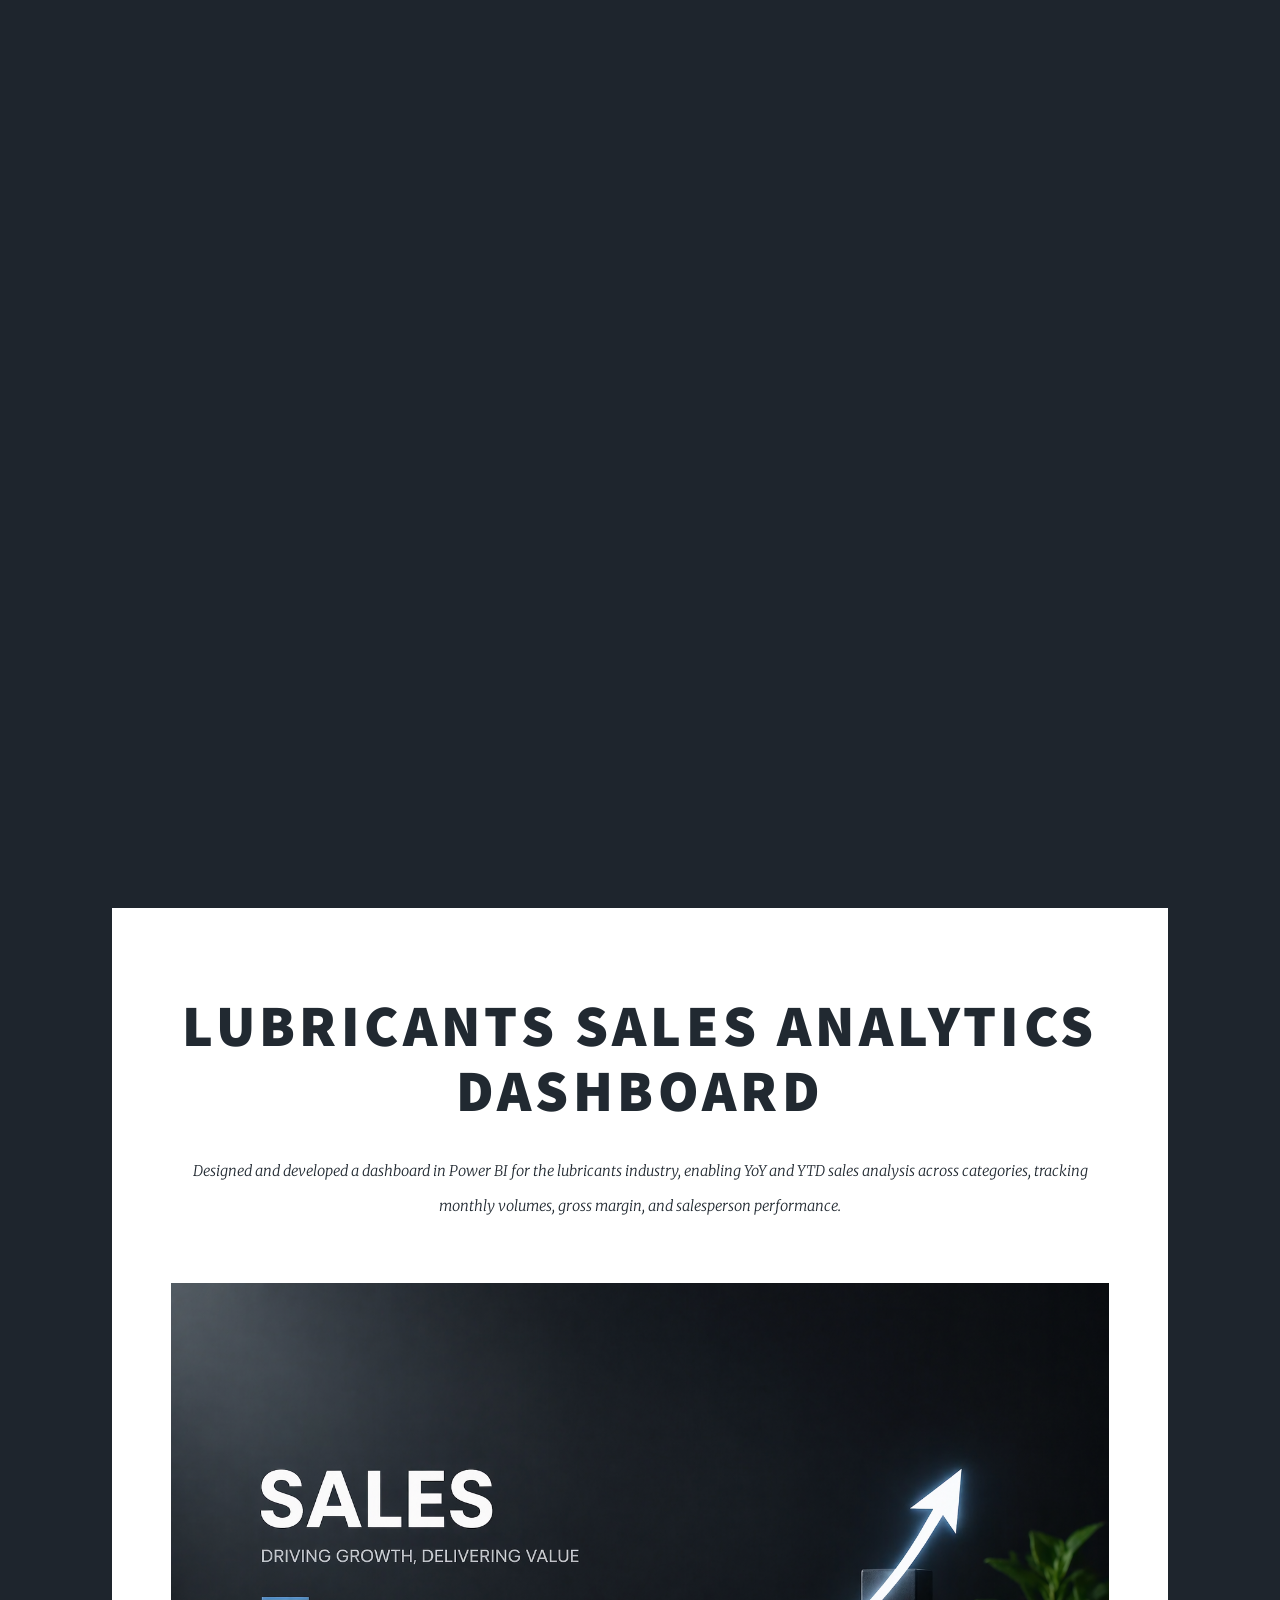
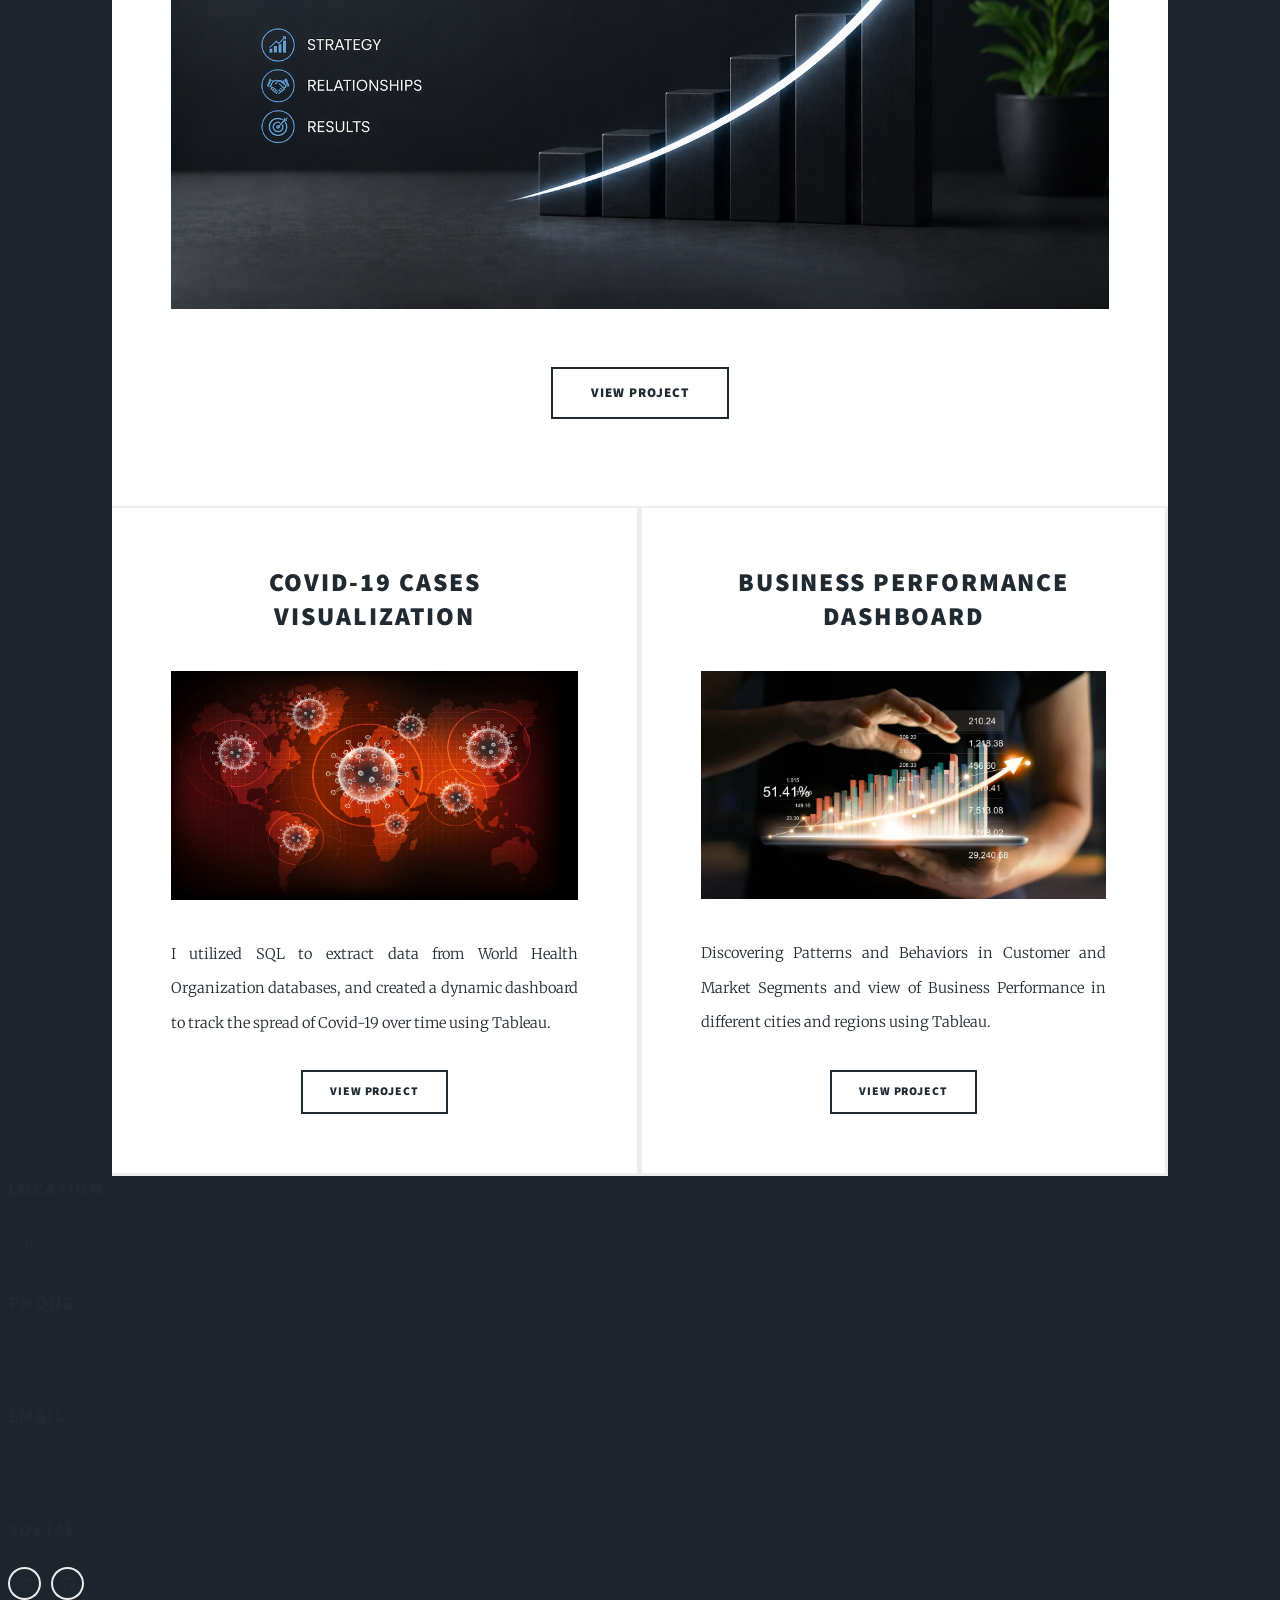
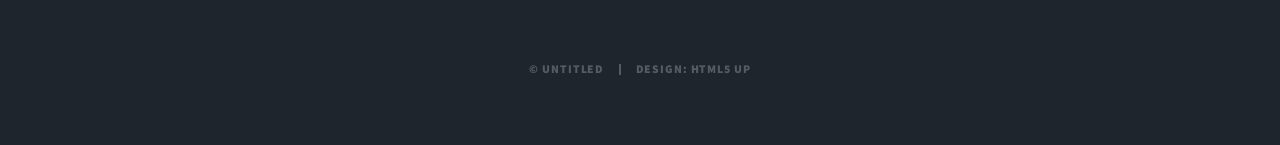
==== index.html @ a36ab04d "fix image path for github pages" ====
<!DOCTYPE HTML>
<!--
	Massively by HTML5 UP
	html5up.net | @ajlkn
	Free for personal and commercial use under the CCA 3.0 license (html5up.net/license)
-->
<html>
	<head>
		<title>Dimitris Athanasaros Portfolio</title>
		<meta charset="utf-8" />
		<meta name="viewport" content="width=device-width, initial-scale=1, user-scalable=no" />
		<link rel="stylesheet" href="assets/css/main.css" />
		<noscript><link rel="stylesheet" href="assets/css/noscript.css" /></noscript>
	</head>

	<body class="is-preload">

		<div id="wrapper" class="fade-in">

			<!-- Intro -->
			<div id="intro">
				<h1>Dimitris Athanasaros Portfolio<br /></h1>
				<p>
					Exploring data-driven insights and delivering meaningful analysis through hands-on data projects in areas such as Business, Healthcare, and Finance.
					<a href="https://www.linkedin.com/in/dimitris-athanasaros">@Dimitris_Athanasaros</a>
				</p>

				<ul class="actions">
					<li><a href="#header" class="button icon solid solo fa-arrow-down scrolly">Continue</a></li>
				</ul>
			</div>

			<!-- Header -->
			<header id="header">
				<a href="index.html" class="logo">Projects</a>
			</header>

			<!-- Nav -->
			<nav id="nav">
				<ul class="links">
					<li class="active"><a href="index.html">Projects</a></li>
				</ul>

				<ul class="icons">
					<li><a href="https://www.linkedin.com/in/dimitris-athanasaros/" class="icon brands alt fa-linkedin"><span class="label">linkedin</span></a></li>
					<li><a href="https://github.com/DimitrisAtha" class="icon brands alt fa-github"><span class="label">GitHub</span></a></li>
				</ul>
			</nav>

			<!-- Main -->
			<div id="main">

				<!-- Featured Post -->
				<article class="post featured">
					<header class="major">
						<h2>
							<a href="https://public.tableau.com/app/profile/dimitris.athanasaros/viz/Final_dashboard_workearly/Dashboard1">
								Lubricants Sales Analytics Dashboard
							</a>
						</h2>

						<p>
							Designed and developed a dashboard in Power BI for the lubricants industry, enabling YoY and YTD sales analysis across categories, tracking monthly volumes, gross margin, and salesperson performance.
						</p>
					</header>

					<!-- FIXED IMAGE BLOCK -->
					<span class="image main">
						<img src="https://dimitrisatha.github.io/DataDim.github.io/images/sales_gpt_image.png" alt="" />
					</span>

					<ul class="actions special">
						<li>
							<a href="https://public.tableau.com/app/profile/dimitris.athanasaros/viz/Final_dashboard_workearly/Dashboard1" class="button large">
								View Project
							</a>
						</li>
					</ul>
				</article>

				<!-- Posts -->
				<section class="posts">

					<article>
						<header>
							<h2>
								<a href="https://public.tableau.com/app/profile/dimitris.athanasaros/viz/WorkEarlyHealthCareTasks/DashTaskHealth">
									Covid-19 Cases Visualization
								</a>
							</h2>
						</header>

						<a href="#" class="image fit">
							<img src="images/Portfolio_covid_picture.jpg" alt="" />
						</a>

						<p>
							I utilized SQL to extract data from World Health Organization databases, and created a dynamic dashboard to track the spread of Covid-19 over time using Tableau.
						</p>

						<ul class="actions special">
							<li><a href="https://public.tableau.com/app/profile/dimitris.athanasaros/viz/WorkEarlyHealthCareTasks/DashTaskHealth" class="button">View Project</a></li>
						</ul>
					</article>

					<article>
						<header>
							<h2>
								<a href="https://public.tableau.com/app/profile/dimitris.athanasaros/viz/WorkEarlyFinalAssignmentAD/DashFinal">
									Business Performance Dashboard
								</a>
							</h2>
						</header>

						<a href="#" class="image fit">
							<img src="images/Portfolio_performance_picture.jpg" alt="" />
						</a>

						<p>
							Discovering Patterns and Behaviors in Customer and Market Segments and view of Business Performance in different cities and regions using Tableau.
						</p>

						<ul class="actions special">
							<li><a href="https://public.tableau.com/app/profile/dimitris.athanasaros/viz/WorkEarlyFinalAssignmentAD/DashFinal" class="button">View Project</a></li>
						</ul>
					</article>

				</section>

			</div>

			<!-- Footer -->
			<section class="split contact">
				<section class="alt">
					<h3>Location</h3>
					<p>Athens, Greece</p>
				</section>

				<section>
					<h3>Phone</h3>
					<p><a href="#">(+30)6989903192</a></p>
				</section>

				<section>
					<h3>Email</h3>
					<p><a href="#">athanasarosd@gmail.com</a></p>
				</section>

				<section>
					<h3>Social</h3>
					<ul class="icons alt">
						<li><a href="https://www.linkedin.com/in/dimitris-athanasaros/" class="icon brands alt fa-linkedin"></a></li>
						<li><a href="https://github.com/DimitrisAtha" class="icon brands alt fa-github"></a></li>
					</ul>
				</section>
			</section>

			<!-- Copyright -->
			<div id="copyright">
				<ul><li>&copy; Untitled</li><li>Design: HTML5 UP</li></ul>
			</div>

		</div>

		<!-- Scripts -->
		<script src="assets/js/jquery.min.js"></script>
		<script src="assets/js/jquery.scrollex.min.js"></script>
		<script src="assets/js/jquery.scrolly.min.js"></script>
		<script src="assets/js/browser.min.js"></script>
		<script src="assets/js/breakpoints.min.js"></script>
		<script src="assets/js/util.js"></script>
		<script src="assets/js/main.js"></script>

	</body>
</html>
---- assets/css/main.css ----
@import url(fontawesome-all.min.css);
@import url("https://fonts.googleapis.com/css?family=Merriweather:300,700,300italic,700italic|Source+Sans+Pro:900");

<<<<<<< HEAD
/*
	Massively by HTML5 UP
	html5up.net | @ajlkn
	Free for personal and commercial use under the CCA 3.0 license (html5up.net/license)
=======
/*
	Massively by HTML5 UP
	html5up.net | @ajlkn
	Free for personal and commercial use under the CCA 3.0 license (html5up.net/license)
>>>>>>> 496cacd1382c921a296a93abfac88ce174ae2204
*/

html, body, div, span, applet, object,
iframe, h1, h2, h3, h4, h5, h6, p, blockquote,
pre, a, abbr, acronym, address, big, cite,
code, del, dfn, em, img, ins, kbd, q, s, samp,
small, strike, strong, sub, sup, tt, var, b,
u, i, center, dl, dt, dd, ol, ul, li, fieldset,
form, label, legend, table, caption, tbody,
tfoot, thead, tr, th, td, article, aside,
canvas, details, embed, figure, figcaption,
footer, header, hgroup, menu, nav, output, ruby,
section, summary, time, mark, audio, video {
	margin: 0;
	padding: 0;
	border: 0;
	font-size: 100%;
	font: inherit;
	vertical-align: baseline;}

article, aside, details, figcaption, figure,
footer, header, hgroup, menu, nav, section {
	display: block;}

body {
	line-height: 1;
}

ol, ul {
	list-style: none;
}

blockquote, q {
	quotes: none;
}

	blockquote:before, blockquote:after, q:before, q:after {
		content: '';
		content: none;
	}

table {
	border-collapse: collapse;
	border-spacing: 0;
}

body {
	-webkit-text-size-adjust: none;
}

mark {
	background-color: transparent;
	color: inherit;
}

input::-moz-focus-inner {
	border: 0;
	padding: 0;
}

input, select, textarea {
	-moz-appearance: none;
	-webkit-appearance: none;
	-ms-appearance: none;
	appearance: none;
}

/* Basic */

	@-ms-viewport {
		width: device-width;
	}

	body {
		-ms-overflow-style: scrollbar;
	}

	@media screen and (max-width: 480px) {

		html, body {
			min-width: 320px;
		}

	}

	html {
		box-sizing: border-box;
	}

	*, *:before, *:after {
		box-sizing: inherit;
	}

	body {
		background-color: #1e252d;
	}

		body.is-preload *, body.is-preload *:before, body.is-preload *:after {
			-moz-animation: none !important;
			-webkit-animation: none !important;
			-ms-animation: none !important;
			animation: none !important;
			-moz-transition: none !important;
			-webkit-transition: none !important;
			-ms-transition: none !important;
			transition: none !important;
		}

/* Type */

	html {
		font-size: 16pt;
	}

		@media screen and (max-width: 1680px) {

			html {
				font-size: 12pt;
			}

		}

		@media screen and (max-width: 1280px) {

			html {
				font-size: 11pt;
			}

		}

		@media screen and (max-width: 360px) {

			html {
				font-size: 10pt;
			}

		}

	body {
		color: #212931;
	}

	body, input, select, textarea {
		font-family: "Merriweather", Georgia, serif;
		font-weight: 300;
		font-size: 1rem;
		line-height: 2.375;
	}

	a {
		-moz-transition: color 0.2s ease-in-out, background-color 0.2s ease-in-out, border-color 0.2s ease-in-out, box-shadow 0.2s ease-in-out;
		-webkit-transition: color 0.2s ease-in-out, background-color 0.2s ease-in-out, border-color 0.2s ease-in-out, box-shadow 0.2s ease-in-out;
		-ms-transition: color 0.2s ease-in-out, background-color 0.2s ease-in-out, border-color 0.2s ease-in-out, box-shadow 0.2s ease-in-out;
		transition: color 0.2s ease-in-out, background-color 0.2s ease-in-out, border-color 0.2s ease-in-out, box-shadow 0.2s ease-in-out;
		border-bottom: dotted 1px;
		text-decoration: none;
	}

		a:hover {
			border-bottom-color: transparent;
		}

	strong, b {
		font-weight: 600;
	}

	em, i {
		font-style: italic;
	}

	p {
		text-align: justify;
		margin: 0 0 2rem 0;
	}

	h1, h2, h3, h4, h5, h6 {
		font-family: "Source Sans Pro", Helvetica, sans-serif;
		font-weight: 900;
		line-height: 1.5;
		letter-spacing: 0.075em;
		text-transform: uppercase;
		margin: 0 0 1rem 0;
	}

		h1 a, h2 a, h3 a, h4 a, h5 a, h6 a {
			border-bottom: 0;
			color: inherit;
			text-decoration: none;
		}

	h1 {
		font-size: 4rem;
		line-height: 1.1;
		margin: 0 0 2rem 0;
	}

	h2 {
		font-size: 1.75rem;
		line-height: 1.3;
		margin: 0 0 1.5rem 0;
	}

	h3 {
		font-size: 1.25rem;
		margin: 0 0 1.5rem 0;
	}

	h4 {
		font-size: 1rem;
	}

	h5 {
		font-size: 0.9rem;
	}

	h6 {
		font-size: 0.8rem;
	}

	sub {
		font-size: 0.8rem;
		position: relative;
		top: 0.5rem;
	}

	sup {
		font-size: 0.8rem;
		position: relative;
		top: -0.5rem;
	}

	blockquote {
		border-left: solid 4px;
		font-style: italic;
		margin: 0 0 2rem 0;
		padding: 0.5rem 0 0.5rem 2rem;
	}

	code {
		border: solid 2px;
		font-family: "Courier New", monospace;
		font-size: 0.9rem;
		margin: 0 0.25rem;
		padding: 0.25rem 0.65rem;
	}

	pre {
		-webkit-overflow-scrolling: touch;
		font-family: "Courier New", monospace;
		font-size: 0.9rem;
		margin: 0 0 2rem 0;
	}

		pre code {
			display: block;
			line-height: 1.75;
			padding: 1rem 1.5rem;
			overflow-x: auto;
		}

	hr {
		border: 0;
		border-bottom: solid 2px;
		margin: 3rem 0;
	}

		hr.major {
			margin: 5rem 0;
		}

	.align-left {
		text-align: left;
	}

	.align-center {
		text-align: center;
	}

	.align-right {
		text-align: right;
	}

	input, select, textarea {
		color: #212931;
	}

	a {
		color: #212931;
		border-bottom-color: rgba(33, 41, 49, 0.5);
	}

		a:hover {
			border-bottom-color: transparent;
			color: #18bfef !important;
		}

	strong, b {
		color: #212931;
	}

	h1, h2, h3, h4, h5, h6 {
		color: #212931;
	}

	blockquote {
		border-left-color: #eeeeee;
	}

	code {
		background: rgba(220, 220, 220, 0.25);
		border-color: #eeeeee;
	}

	hr {
		border-bottom-color: #eeeeee;
	}

/* Row */

	.row {
		display: flex;
		flex-wrap: wrap;
		box-sizing: border-box;
		align-items: stretch;
	}

		.row > * {
			box-sizing: border-box;
		}

		.row.gtr-uniform > * > :last-child {
			margin-bottom: 0;
		}

		.row.aln-left {
			justify-content: flex-start;
		}

		.row.aln-center {
			justify-content: center;
		}

		.row.aln-right {
			justify-content: flex-end;
		}

		.row.aln-top {
			align-items: flex-start;
		}

		.row.aln-middle {
			align-items: center;
		}

		.row.aln-bottom {
			align-items: flex-end;
		}

		.row > .imp {
			order: -1;
		}

		.row > .col-1 {
			width: 8.33333%;
		}

		.row > .off-1 {
			margin-left: 8.33333%;
		}

		.row > .col-2 {
			width: 16.66667%;
		}

		.row > .off-2 {
			margin-left: 16.66667%;
		}

		.row > .col-3 {
			width: 25%;
		}

		.row > .off-3 {
			margin-left: 25%;
		}

		.row > .col-4 {
			width: 33.33333%;
		}

		.row > .off-4 {
			margin-left: 33.33333%;
		}

		.row > .col-5 {
			width: 41.66667%;
		}

		.row > .off-5 {
			margin-left: 41.66667%;
		}

		.row > .col-6 {
			width: 50%;
		}

		.row > .off-6 {
			margin-left: 50%;
		}

		.row > .col-7 {
			width: 58.33333%;
		}

		.row > .off-7 {
			margin-left: 58.33333%;
		}

		.row > .col-8 {
			width: 66.66667%;
		}

		.row > .off-8 {
			margin-left: 66.66667%;
		}

		.row > .col-9 {
			width: 75%;
		}

		.row > .off-9 {
			margin-left: 75%;
		}

		.row > .col-10 {
			width: 83.33333%;
		}

		.row > .off-10 {
			margin-left: 83.33333%;
		}

		.row > .col-11 {
			width: 91.66667%;
		}

		.row > .off-11 {
			margin-left: 91.66667%;
		}

		.row > .col-12 {
			width: 100%;
		}

		.row > .off-12 {
			margin-left: 100%;
		}

		.row.gtr-0 {
			margin-top: 0;
			margin-left: 0rem;
		}

			.row.gtr-0 > * {
				padding: 0 0 0 0rem;
			}

			.row.gtr-0.gtr-uniform {
				margin-top: 0rem;
			}

				.row.gtr-0.gtr-uniform > * {
					padding-top: 0rem;
				}

		.row.gtr-25 {
			margin-top: 0;
			margin-left: -0.375rem;
		}

			.row.gtr-25 > * {
				padding: 0 0 0 0.375rem;
			}

			.row.gtr-25.gtr-uniform {
				margin-top: -0.375rem;
			}

				.row.gtr-25.gtr-uniform > * {
					padding-top: 0.375rem;
				}

		.row.gtr-50 {
			margin-top: 0;
			margin-left: -0.75rem;
		}

			.row.gtr-50 > * {
				padding: 0 0 0 0.75rem;
			}

			.row.gtr-50.gtr-uniform {
				margin-top: -0.75rem;
			}

				.row.gtr-50.gtr-uniform > * {
					padding-top: 0.75rem;
				}

		.row {
			margin-top: 0;
			margin-left: -1.5rem;
		}

			.row > * {
				padding: 0 0 0 1.5rem;
			}

			.row.gtr-uniform {
				margin-top: -1.5rem;
			}

				.row.gtr-uniform > * {
					padding-top: 1.5rem;
				}

		.row.gtr-150 {
			margin-top: 0;
			margin-left: -2.25rem;
		}

			.row.gtr-150 > * {
				padding: 0 0 0 2.25rem;
			}

			.row.gtr-150.gtr-uniform {
				margin-top: -2.25rem;
			}

				.row.gtr-150.gtr-uniform > * {
					padding-top: 2.25rem;
				}

		.row.gtr-200 {
			margin-top: 0;
			margin-left: -3rem;
		}

			.row.gtr-200 > * {
				padding: 0 0 0 3rem;
			}

			.row.gtr-200.gtr-uniform {
				margin-top: -3rem;
			}

				.row.gtr-200.gtr-uniform > * {
					padding-top: 3rem;
				}

		@media screen and (max-width: 1680px) {

			.row {
				display: flex;
				flex-wrap: wrap;
				box-sizing: border-box;
				align-items: stretch;
			}

				.row > * {
					box-sizing: border-box;
				}

				.row.gtr-uniform > * > :last-child {
					margin-bottom: 0;
				}

				.row.aln-left {
					justify-content: flex-start;
				}

				.row.aln-center {
					justify-content: center;
				}

				.row.aln-right {
					justify-content: flex-end;
				}

				.row.aln-top {
					align-items: flex-start;
				}

				.row.aln-middle {
					align-items: center;
				}

				.row.aln-bottom {
					align-items: flex-end;
				}

				.row > .imp-xlarge {
					order: -1;
				}

				.row > .col-1-xlarge {
					width: 8.33333%;
				}

				.row > .off-1-xlarge {
					margin-left: 8.33333%;
				}

				.row > .col-2-xlarge {
					width: 16.66667%;
				}

				.row > .off-2-xlarge {
					margin-left: 16.66667%;
				}

				.row > .col-3-xlarge {
					width: 25%;
				}

				.row > .off-3-xlarge {
					margin-left: 25%;
				}

				.row > .col-4-xlarge {
					width: 33.33333%;
				}

				.row > .off-4-xlarge {
					margin-left: 33.33333%;
				}

				.row > .col-5-xlarge {
					width: 41.66667%;
				}

				.row > .off-5-xlarge {
					margin-left: 41.66667%;
				}

				.row > .col-6-xlarge {
					width: 50%;
				}

				.row > .off-6-xlarge {
					margin-left: 50%;
				}

				.row > .col-7-xlarge {
					width: 58.33333%;
				}

				.row > .off-7-xlarge {
					margin-left: 58.33333%;
				}

				.row > .col-8-xlarge {
					width: 66.66667%;
				}

				.row > .off-8-xlarge {
					margin-left: 66.66667%;
				}

				.row > .col-9-xlarge {
					width: 75%;
				}

				.row > .off-9-xlarge {
					margin-left: 75%;
				}

				.row > .col-10-xlarge {
					width: 83.33333%;
				}

				.row > .off-10-xlarge {
					margin-left: 83.33333%;
				}

				.row > .col-11-xlarge {
					width: 91.66667%;
				}

				.row > .off-11-xlarge {
					margin-left: 91.66667%;
				}

				.row > .col-12-xlarge {
					width: 100%;
				}

				.row > .off-12-xlarge {
					margin-left: 100%;
				}

				.row.gtr-0 {
					margin-top: 0;
					margin-left: 0rem;
				}

					.row.gtr-0 > * {
						padding: 0 0 0 0rem;
					}

					.row.gtr-0.gtr-uniform {
						margin-top: 0rem;
					}

						.row.gtr-0.gtr-uniform > * {
							padding-top: 0rem;
						}

				.row.gtr-25 {
					margin-top: 0;
					margin-left: -0.375rem;
				}

					.row.gtr-25 > * {
						padding: 0 0 0 0.375rem;
					}

					.row.gtr-25.gtr-uniform {
						margin-top: -0.375rem;
					}

						.row.gtr-25.gtr-uniform > * {
							padding-top: 0.375rem;
						}

				.row.gtr-50 {
					margin-top: 0;
					margin-left: -0.75rem;
				}

					.row.gtr-50 > * {
						padding: 0 0 0 0.75rem;
					}

					.row.gtr-50.gtr-uniform {
						margin-top: -0.75rem;
					}

						.row.gtr-50.gtr-uniform > * {
							padding-top: 0.75rem;
						}

				.row {
					margin-top: 0;
					margin-left: -1.5rem;
				}

					.row > * {
						padding: 0 0 0 1.5rem;
					}

					.row.gtr-uniform {
						margin-top: -1.5rem;
					}

						.row.gtr-uniform > * {
							padding-top: 1.5rem;
						}

				.row.gtr-150 {
					margin-top: 0;
					margin-left: -2.25rem;
				}

					.row.gtr-150 > * {
						padding: 0 0 0 2.25rem;
					}

					.row.gtr-150.gtr-uniform {
						margin-top: -2.25rem;
					}

						.row.gtr-150.gtr-uniform > * {
							padding-top: 2.25rem;
						}

				.row.gtr-200 {
					margin-top: 0;
					margin-left: -3rem;
				}

					.row.gtr-200 > * {
						padding: 0 0 0 3rem;
					}

					.row.gtr-200.gtr-uniform {
						margin-top: -3rem;
					}

						.row.gtr-200.gtr-uniform > * {
							padding-top: 3rem;
						}

		}

		@media screen and (max-width: 1280px) {

			.row {
				display: flex;
				flex-wrap: wrap;
				box-sizing: border-box;
				align-items: stretch;
			}

				.row > * {
					box-sizing: border-box;
				}

				.row.gtr-uniform > * > :last-child {
					margin-bottom: 0;
				}

				.row.aln-left {
					justify-content: flex-start;
				}

				.row.aln-center {
					justify-content: center;
				}

				.row.aln-right {
					justify-content: flex-end;
				}

				.row.aln-top {
					align-items: flex-start;
				}

				.row.aln-middle {
					align-items: center;
				}

				.row.aln-bottom {
					align-items: flex-end;
				}

				.row > .imp-large {
					order: -1;
				}

				.row > .col-1-large {
					width: 8.33333%;
				}

				.row > .off-1-large {
					margin-left: 8.33333%;
				}

				.row > .col-2-large {
					width: 16.66667%;
				}

				.row > .off-2-large {
					margin-left: 16.66667%;
				}

				.row > .col-3-large {
					width: 25%;
				}

				.row > .off-3-large {
					margin-left: 25%;
				}

				.row > .col-4-large {
					width: 33.33333%;
				}

				.row > .off-4-large {
					margin-left: 33.33333%;
				}

				.row > .col-5-large {
					width: 41.66667%;
				}

				.row > .off-5-large {
					margin-left: 41.66667%;
				}

				.row > .col-6-large {
					width: 50%;
				}

				.row > .off-6-large {
					margin-left: 50%;
				}

				.row > .col-7-large {
					width: 58.33333%;
				}

				.row > .off-7-large {
					margin-left: 58.33333%;
				}

				.row > .col-8-large {
					width: 66.66667%;
				}

				.row > .off-8-large {
					margin-left: 66.66667%;
				}

				.row > .col-9-large {
					width: 75%;
				}

				.row > .off-9-large {
					margin-left: 75%;
				}

				.row > .col-10-large {
					width: 83.33333%;
				}

				.row > .off-10-large {
					margin-left: 83.33333%;
				}

				.row > .col-11-large {
					width: 91.66667%;
				}

				.row > .off-11-large {
					margin-left: 91.66667%;
				}

				.row > .col-12-large {
					width: 100%;
				}

				.row > .off-12-large {
					margin-left: 100%;
				}

				.row.gtr-0 {
					margin-top: 0;
					margin-left: 0rem;
				}

					.row.gtr-0 > * {
						padding: 0 0 0 0rem;
					}

					.row.gtr-0.gtr-uniform {
						margin-top: 0rem;
					}

						.row.gtr-0.gtr-uniform > * {
							padding-top: 0rem;
						}

				.row.gtr-25 {
					margin-top: 0;
					margin-left: -0.375rem;
				}

					.row.gtr-25 > * {
						padding: 0 0 0 0.375rem;
					}

					.row.gtr-25.gtr-uniform {
						margin-top: -0.375rem;
					}

						.row.gtr-25.gtr-uniform > * {
							padding-top: 0.375rem;
						}

				.row.gtr-50 {
					margin-top: 0;
					margin-left: -0.75rem;
				}

					.row.gtr-50 > * {
						padding: 0 0 0 0.75rem;
					}

					.row.gtr-50.gtr-uniform {
						margin-top: -0.75rem;
					}

						.row.gtr-50.gtr-uniform > * {
							padding-top: 0.75rem;
						}

				.row {
					margin-top: 0;
					margin-left: -1.5rem;
				}

					.row > * {
						padding: 0 0 0 1.5rem;
					}

					.row.gtr-uniform {
						margin-top: -1.5rem;
					}

						.row.gtr-uniform > * {
							padding-top: 1.5rem;
						}

				.row.gtr-150 {
					margin-top: 0;
					margin-left: -2.25rem;
				}

					.row.gtr-150 > * {
						padding: 0 0 0 2.25rem;
					}

					.row.gtr-150.gtr-uniform {
						margin-top: -2.25rem;
					}

						.row.gtr-150.gtr-uniform > * {
							padding-top: 2.25rem;
						}

				.row.gtr-200 {
					margin-top: 0;
					margin-left: -3rem;
				}

					.row.gtr-200 > * {
						padding: 0 0 0 3rem;
					}

					.row.gtr-200.gtr-uniform {
						margin-top: -3rem;
					}

						.row.gtr-200.gtr-uniform > * {
							padding-top: 3rem;
						}

		}

		@media screen and (max-width: 980px) {

			.row {
				display: flex;
				flex-wrap: wrap;
				box-sizing: border-box;
				align-items: stretch;
			}

				.row > * {
					box-sizing: border-box;
				}

				.row.gtr-uniform > * > :last-child {
					margin-bottom: 0;
				}

				.row.aln-left {
					justify-content: flex-start;
				}

				.row.aln-center {
					justify-content: center;
				}

				.row.aln-right {
					justify-content: flex-end;
				}

				.row.aln-top {
					align-items: flex-start;
				}

				.row.aln-middle {
					align-items: center;
				}

				.row.aln-bottom {
					align-items: flex-end;
				}

				.row > .imp-medium {
					order: -1;
				}

				.row > .col-1-medium {
					width: 8.33333%;
				}

				.row > .off-1-medium {
					margin-left: 8.33333%;
				}

				.row > .col-2-medium {
					width: 16.66667%;
				}

				.row > .off-2-medium {
					margin-left: 16.66667%;
				}

				.row > .col-3-medium {
					width: 25%;
				}

				.row > .off-3-medium {
					margin-left: 25%;
				}

				.row > .col-4-medium {
					width: 33.33333%;
				}

				.row > .off-4-medium {
					margin-left: 33.33333%;
				}

				.row > .col-5-medium {
					width: 41.66667%;
				}

				.row > .off-5-medium {
					margin-left: 41.66667%;
				}

				.row > .col-6-medium {
					width: 50%;
				}

				.row > .off-6-medium {
					margin-left: 50%;
				}

				.row > .col-7-medium {
					width: 58.33333%;
				}

				.row > .off-7-medium {
					margin-left: 58.33333%;
				}

				.row > .col-8-medium {
					width: 66.66667%;
				}

				.row > .off-8-medium {
					margin-left: 66.66667%;
				}

				.row > .col-9-medium {
					width: 75%;
				}

				.row > .off-9-medium {
					margin-left: 75%;
				}

				.row > .col-10-medium {
					width: 83.33333%;
				}

				.row > .off-10-medium {
					margin-left: 83.33333%;
				}

				.row > .col-11-medium {
					width: 91.66667%;
				}

				.row > .off-11-medium {
					margin-left: 91.66667%;
				}

				.row > .col-12-medium {
					width: 100%;
				}

				.row > .off-12-medium {
					margin-left: 100%;
				}

				.row.gtr-0 {
					margin-top: 0;
					margin-left: 0rem;
				}

					.row.gtr-0 > * {
						padding: 0 0 0 0rem;
					}

					.row.gtr-0.gtr-uniform {
						margin-top: 0rem;
					}

						.row.gtr-0.gtr-uniform > * {
							padding-top: 0rem;
						}

				.row.gtr-25 {
					margin-top: 0;
					margin-left: -0.375rem;
				}

					.row.gtr-25 > * {
						padding: 0 0 0 0.375rem;
					}

					.row.gtr-25.gtr-uniform {
						margin-top: -0.375rem;
					}

						.row.gtr-25.gtr-uniform > * {
							padding-top: 0.375rem;
						}

				.row.gtr-50 {
					margin-top: 0;
					margin-left: -0.75rem;
				}

					.row.gtr-50 > * {
						padding: 0 0 0 0.75rem;
					}

					.row.gtr-50.gtr-uniform {
						margin-top: -0.75rem;
					}

						.row.gtr-50.gtr-uniform > * {
							padding-top: 0.75rem;
						}

				.row {
					margin-top: 0;
					margin-left: -1.5rem;
				}

					.row > * {
						padding: 0 0 0 1.5rem;
					}

					.row.gtr-uniform {
						margin-top: -1.5rem;
					}

						.row.gtr-uniform > * {
							padding-top: 1.5rem;
						}

				.row.gtr-150 {
					margin-top: 0;
					margin-left: -2.25rem;
				}

					.row.gtr-150 > * {
						padding: 0 0 0 2.25rem;
					}

					.row.gtr-150.gtr-uniform {
						margin-top: -2.25rem;
					}

						.row.gtr-150.gtr-uniform > * {
							padding-top: 2.25rem;
						}

				.row.gtr-200 {
					margin-top: 0;
					margin-left: -3rem;
				}

					.row.gtr-200 > * {
						padding: 0 0 0 3rem;
					}

					.row.gtr-200.gtr-uniform {
						margin-top: -3rem;
					}

						.row.gtr-200.gtr-uniform > * {
							padding-top: 3rem;
						}

		}

		@media screen and (max-width: 736px) {

			.row {
				display: flex;
				flex-wrap: wrap;
				box-sizing: border-box;
				align-items: stretch;
			}

				.row > * {
					box-sizing: border-box;
				}

				.row.gtr-uniform > * > :last-child {
					margin-bottom: 0;
				}

				.row.aln-left {
					justify-content: flex-start;
				}

				.row.aln-center {
					justify-content: center;
				}

				.row.aln-right {
					justify-content: flex-end;
				}

				.row.aln-top {
					align-items: flex-start;
				}

				.row.aln-middle {
					align-items: center;
				}

				.row.aln-bottom {
					align-items: flex-end;
				}

				.row > .imp-small {
					order: -1;
				}

				.row > .col-1-small {
					width: 8.33333%;
				}

				.row > .off-1-small {
					margin-left: 8.33333%;
				}

				.row > .col-2-small {
					width: 16.66667%;
				}

				.row > .off-2-small {
					margin-left: 16.66667%;
				}

				.row > .col-3-small {
					width: 25%;
				}

				.row > .off-3-small {
					margin-left: 25%;
				}

				.row > .col-4-small {
					width: 33.33333%;
				}

				.row > .off-4-small {
					margin-left: 33.33333%;
				}

				.row > .col-5-small {
					width: 41.66667%;
				}

				.row > .off-5-small {
					margin-left: 41.66667%;
				}

				.row > .col-6-small {
					width: 50%;
				}

				.row > .off-6-small {
					margin-left: 50%;
				}

				.row > .col-7-small {
					width: 58.33333%;
				}

				.row > .off-7-small {
					margin-left: 58.33333%;
				}

				.row > .col-8-small {
					width: 66.66667%;
				}

				.row > .off-8-small {
					margin-left: 66.66667%;
				}

				.row > .col-9-small {
					width: 75%;
				}

				.row > .off-9-small {
					margin-left: 75%;
				}

				.row > .col-10-small {
					width: 83.33333%;
				}

				.row > .off-10-small {
					margin-left: 83.33333%;
				}

				.row > .col-11-small {
					width: 91.66667%;
				}

				.row > .off-11-small {
					margin-left: 91.66667%;
				}

				.row > .col-12-small {
					width: 100%;
				}

				.row > .off-12-small {
					margin-left: 100%;
				}

				.row.gtr-0 {
					margin-top: 0;
					margin-left: 0rem;
				}

					.row.gtr-0 > * {
						padding: 0 0 0 0rem;
					}

					.row.gtr-0.gtr-uniform {
						margin-top: 0rem;
					}

						.row.gtr-0.gtr-uniform > * {
							padding-top: 0rem;
						}

				.row.gtr-25 {
					margin-top: 0;
					margin-left: -0.375rem;
				}

					.row.gtr-25 > * {
						padding: 0 0 0 0.375rem;
					}

					.row.gtr-25.gtr-uniform {
						margin-top: -0.375rem;
					}

						.row.gtr-25.gtr-uniform > * {
							padding-top: 0.375rem;
						}

				.row.gtr-50 {
					margin-top: 0;
					margin-left: -0.75rem;
				}

					.row.gtr-50 > * {
						padding: 0 0 0 0.75rem;
					}

					.row.gtr-50.gtr-uniform {
						margin-top: -0.75rem;
					}

						.row.gtr-50.gtr-uniform > * {
							padding-top: 0.75rem;
						}

				.row {
					margin-top: 0;
					margin-left: -1.5rem;
				}

					.row > * {
						padding: 0 0 0 1.5rem;
					}

					.row.gtr-uniform {
						margin-top: -1.5rem;
					}

						.row.gtr-uniform > * {
							padding-top: 1.5rem;
						}

				.row.gtr-150 {
					margin-top: 0;
					margin-left: -2.25rem;
				}

					.row.gtr-150 > * {
						padding: 0 0 0 2.25rem;
					}

					.row.gtr-150.gtr-uniform {
						margin-top: -2.25rem;
					}

						.row.gtr-150.gtr-uniform > * {
							padding-top: 2.25rem;
						}

				.row.gtr-200 {
					margin-top: 0;
					margin-left: -3rem;
				}

					.row.gtr-200 > * {
						padding: 0 0 0 3rem;
					}

					.row.gtr-200.gtr-uniform {
						margin-top: -3rem;
					}

						.row.gtr-200.gtr-uniform > * {
							padding-top: 3rem;
						}

		}

		@media screen and (max-width: 480px) {

			.row {
				display: flex;
				flex-wrap: wrap;
				box-sizing: border-box;
				align-items: stretch;
			}

				.row > * {
					box-sizing: border-box;
				}

				.row.gtr-uniform > * > :last-child {
					margin-bottom: 0;
				}

				.row.aln-left {
					justify-content: flex-start;
				}

				.row.aln-center {
					justify-content: center;
				}

				.row.aln-right {
					justify-content: flex-end;
				}

				.row.aln-top {
					align-items: flex-start;
				}

				.row.aln-middle {
					align-items: center;
				}

				.row.aln-bottom {
					align-items: flex-end;
				}

				.row > .imp-xsmall {
					order: -1;
				}

				.row > .col-1-xsmall {
					width: 8.33333%;
				}

				.row > .off-1-xsmall {
					margin-left: 8.33333%;
				}

				.row > .col-2-xsmall {
					width: 16.66667%;
				}

				.row > .off-2-xsmall {
					margin-left: 16.66667%;
				}

				.row > .col-3-xsmall {
					width: 25%;
				}

				.row > .off-3-xsmall {
					margin-left: 25%;
				}

				.row > .col-4-xsmall {
					width: 33.33333%;
				}

				.row > .off-4-xsmall {
					margin-left: 33.33333%;
				}

				.row > .col-5-xsmall {
					width: 41.66667%;
				}

				.row > .off-5-xsmall {
					margin-left: 41.66667%;
				}

				.row > .col-6-xsmall {
					width: 50%;
				}

				.row > .off-6-xsmall {
					margin-left: 50%;
				}

				.row > .col-7-xsmall {
					width: 58.33333%;
				}

				.row > .off-7-xsmall {
					margin-left: 58.33333%;
				}

				.row > .col-8-xsmall {
					width: 66.66667%;
				}

				.row > .off-8-xsmall {
					margin-left: 66.66667%;
				}

				.row > .col-9-xsmall {
					width: 75%;
				}

				.row > .off-9-xsmall {
					margin-left: 75%;
				}

				.row > .col-10-xsmall {
					width: 83.33333%;
				}

				.row > .off-10-xsmall {
					margin-left: 83.33333%;
				}

				.row > .col-11-xsmall {
					width: 91.66667%;
				}

				.row > .off-11-xsmall {
					margin-left: 91.66667%;
				}

				.row > .col-12-xsmall {
					width: 100%;
				}

				.row > .off-12-xsmall {
					margin-left: 100%;
				}

				.row.gtr-0 {
					margin-top: 0;
					margin-left: 0rem;
				}

					.row.gtr-0 > * {
						padding: 0 0 0 0rem;
					}

					.row.gtr-0.gtr-uniform {
						margin-top: 0rem;
					}

						.row.gtr-0.gtr-uniform > * {
							padding-top: 0rem;
						}

				.row.gtr-25 {
					margin-top: 0;
					margin-left: -0.375rem;
				}

					.row.gtr-25 > * {
						padding: 0 0 0 0.375rem;
					}

					.row.gtr-25.gtr-uniform {
						margin-top: -0.375rem;
					}

						.row.gtr-25.gtr-uniform > * {
							padding-top: 0.375rem;
						}

				.row.gtr-50 {
					margin-top: 0;
					margin-left: -0.75rem;
				}

					.row.gtr-50 > * {
						padding: 0 0 0 0.75rem;
					}

					.row.gtr-50.gtr-uniform {
						margin-top: -0.75rem;
					}

						.row.gtr-50.gtr-uniform > * {
							padding-top: 0.75rem;
						}

				.row {
					margin-top: 0;
					margin-left: -1.5rem;
				}

					.row > * {
						padding: 0 0 0 1.5rem;
					}

					.row.gtr-uniform {
						margin-top: -1.5rem;
					}

						.row.gtr-uniform > * {
							padding-top: 1.5rem;
						}

				.row.gtr-150 {
					margin-top: 0;
					margin-left: -2.25rem;
				}

					.row.gtr-150 > * {
						padding: 0 0 0 2.25rem;
					}

					.row.gtr-150.gtr-uniform {
						margin-top: -2.25rem;
					}

						.row.gtr-150.gtr-uniform > * {
							padding-top: 2.25rem;
						}

				.row.gtr-200 {
					margin-top: 0;
					margin-left: -3rem;
				}

					.row.gtr-200 > * {
						padding: 0 0 0 3rem;
					}

					.row.gtr-200.gtr-uniform {
						margin-top: -3rem;
					}

						.row.gtr-200.gtr-uniform > * {
							padding-top: 3rem;
						}

		}

		@media screen and (max-width: 360px) {

			.row {
				display: flex;
				flex-wrap: wrap;
				box-sizing: border-box;
				align-items: stretch;
			}

				.row > * {
					box-sizing: border-box;
				}

				.row.gtr-uniform > * > :last-child {
					margin-bottom: 0;
				}

				.row.aln-left {
					justify-content: flex-start;
				}

				.row.aln-center {
					justify-content: center;
				}

				.row.aln-right {
					justify-content: flex-end;
				}

				.row.aln-top {
					align-items: flex-start;
				}

				.row.aln-middle {
					align-items: center;
				}

				.row.aln-bottom {
					align-items: flex-end;
				}

				.row > .imp-xxsmall {
					order: -1;
				}

				.row > .col-1-xxsmall {
					width: 8.33333%;
				}

				.row > .off-1-xxsmall {
					margin-left: 8.33333%;
				}

				.row > .col-2-xxsmall {
					width: 16.66667%;
				}

				.row > .off-2-xxsmall {
					margin-left: 16.66667%;
				}

				.row > .col-3-xxsmall {
					width: 25%;
				}

				.row > .off-3-xxsmall {
					margin-left: 25%;
				}

				.row > .col-4-xxsmall {
					width: 33.33333%;
				}

				.row > .off-4-xxsmall {
					margin-left: 33.33333%;
				}

				.row > .col-5-xxsmall {
					width: 41.66667%;
				}

				.row > .off-5-xxsmall {
					margin-left: 41.66667%;
				}

				.row > .col-6-xxsmall {
					width: 50%;
				}

				.row > .off-6-xxsmall {
					margin-left: 50%;
				}

				.row > .col-7-xxsmall {
					width: 58.33333%;
				}

				.row > .off-7-xxsmall {
					margin-left: 58.33333%;
				}

				.row > .col-8-xxsmall {
					width: 66.66667%;
				}

				.row > .off-8-xxsmall {
					margin-left: 66.66667%;
				}

				.row > .col-9-xxsmall {
					width: 75%;
				}

				.row > .off-9-xxsmall {
					margin-left: 75%;
				}

				.row > .col-10-xxsmall {
					width: 83.33333%;
				}

				.row > .off-10-xxsmall {
					margin-left: 83.33333%;
				}

				.row > .col-11-xxsmall {
					width: 91.66667%;
				}

				.row > .off-11-xxsmall {
					margin-left: 91.66667%;
				}

				.row > .col-12-xxsmall {
					width: 100%;
				}

				.row > .off-12-xxsmall {
					margin-left: 100%;
				}

				.row.gtr-0 {
					margin-top: 0;
					margin-left: 0rem;
				}

					.row.gtr-0 > * {
						padding: 0 0 0 0rem;
					}

					.row.gtr-0.gtr-uniform {
						margin-top: 0rem;
					}

						.row.gtr-0.gtr-uniform > * {
							padding-top: 0rem;
						}

				.row.gtr-25 {
					margin-top: 0;
					margin-left: -0.375rem;
				}

					.row.gtr-25 > * {
						padding: 0 0 0 0.375rem;
					}

					.row.gtr-25.gtr-uniform {
						margin-top: -0.375rem;
					}

						.row.gtr-25.gtr-uniform > * {
							padding-top: 0.375rem;
						}

				.row.gtr-50 {
					margin-top: 0;
					margin-left: -0.75rem;
				}

					.row.gtr-50 > * {
						padding: 0 0 0 0.75rem;
					}

					.row.gtr-50.gtr-uniform {
						margin-top: -0.75rem;
					}

						.row.gtr-50.gtr-uniform > * {
							padding-top: 0.75rem;
						}

				.row {
					margin-top: 0;
					margin-left: -1.5rem;
				}

					.row > * {
						padding: 0 0 0 1.5rem;
					}

					.row.gtr-uniform {
						margin-top: -1.5rem;
					}

						.row.gtr-uniform > * {
							padding-top: 1.5rem;
						}

				.row.gtr-150 {
					margin-top: 0;
					margin-left: -2.25rem;
				}

					.row.gtr-150 > * {
						padding: 0 0 0 2.25rem;
					}

					.row.gtr-150.gtr-uniform {
						margin-top: -2.25rem;
					}

						.row.gtr-150.gtr-uniform > * {
							padding-top: 2.25rem;
						}

				.row.gtr-200 {
					margin-top: 0;
					margin-left: -3rem;
				}

					.row.gtr-200 > * {
						padding: 0 0 0 3rem;
					}

					.row.gtr-200.gtr-uniform {
						margin-top: -3rem;
					}

						.row.gtr-200.gtr-uniform > * {
							padding-top: 3rem;
						}

		}

/* Box */

	.box {
		border: solid 2px;
		margin-bottom: 2rem;
		padding: 1.5rem;
	}

		.box > :last-child,
		.box > :last-child > :last-child,
		.box > :last-child > :last-child > :last-child {
			margin-bottom: 0;
		}

		.box.alt {
			border: 0;
			border-radius: 0;
			padding: 0;
		}

	.box {
		border-color: #eeeeee;
	}

/* Button */

	input[type="submit"],
	input[type="reset"],
	input[type="button"],
	button,
	.button {
		-moz-appearance: none;
		-webkit-appearance: none;
		-ms-appearance: none;
		appearance: none;
		-moz-transition: background-color 0.2s ease-in-out, box-shadow 0.2s ease-in-out, color 0.2s ease-in-out;
		-webkit-transition: background-color 0.2s ease-in-out, box-shadow 0.2s ease-in-out, color 0.2s ease-in-out;
		-ms-transition: background-color 0.2s ease-in-out, box-shadow 0.2s ease-in-out, color 0.2s ease-in-out;
		transition: background-color 0.2s ease-in-out, box-shadow 0.2s ease-in-out, color 0.2s ease-in-out;
		border: 0;
		border-radius: 0;
		cursor: pointer;
		display: inline-block;
		font-family: "Source Sans Pro", Helvetica, sans-serif;
		font-size: 0.8rem;
		font-weight: 900;
		letter-spacing: 0.075em;
		height: 3rem;
		line-height: 3rem;
		padding: 0 2rem;
		text-align: center;
		text-decoration: none;
		text-transform: uppercase;
		white-space: nowrap;
	}

		input[type="submit"].icon:before,
		input[type="reset"].icon:before,
		input[type="button"].icon:before,
		button.icon:before,
		.button.icon:before {
			margin-right: 0.5rem;
		}

		input[type="submit"].icon.solo,
		input[type="reset"].icon.solo,
		input[type="button"].icon.solo,
		button.icon.solo,
		.button.icon.solo {
			position: relative;
			width: 4rem;
			height: 4rem;
			line-height: 4rem;
			border-radius: 4rem;
			text-indent: 4rem;
			overflow: hidden;
			padding: 0;
			white-space: nowrap;
		}

			input[type="submit"].icon.solo:before,
			input[type="reset"].icon.solo:before,
			input[type="button"].icon.solo:before,
			button.icon.solo:before,
			.button.icon.solo:before {
				position: absolute;
				display: block;
				top: 0;
				left: 0;
				width: inherit;
				height: inherit;
				line-height: inherit;
				font-size: 1.25rem;
				margin-right: 0;
				text-align: center;
				text-indent: 0;
			}

		input[type="submit"].fit,
		input[type="reset"].fit,
		input[type="button"].fit,
		button.fit,
		.button.fit {
			width: 100%;
		}

		input[type="submit"].small,
		input[type="reset"].small,
		input[type="button"].small,
		button.small,
		.button.small {
			font-size: 0.7rem;
			height: 2.5rem;
			line-height: 2.5rem;
			padding: 0 1.5rem;
		}

		input[type="submit"].large,
		input[type="reset"].large,
		input[type="button"].large,
		button.large,
		.button.large {
			font-size: 0.9rem;
			height: 3.5rem;
			line-height: 3.5rem;
			padding: 0 2.75rem;
		}

		@media screen and (max-width: 980px) {

			input[type="submit"],
			input[type="reset"],
			input[type="button"],
			button,
			.button {
				font-size: 0.9rem;
				height: 3.25rem;
				line-height: 3.25rem;
			}

				input[type="submit"].large,
				input[type="reset"].large,
				input[type="button"].large,
				button.large,
				.button.large {
					font-size: 1rem;
					height: 3.75rem;
					line-height: 3.75rem;
				}

		}

		input[type="submit"].disabled, input[type="submit"]:disabled,
		input[type="reset"].disabled,
		input[type="reset"]:disabled,
		input[type="button"].disabled,
		input[type="button"]:disabled,
		button.disabled,
		button:disabled,
		.button.disabled,
		.button:disabled {
			pointer-events: none;
			opacity: 0.25;
		}

	input[type="submit"],
	input[type="reset"],
	input[type="button"],
	button,
	.button {
		background-color: transparent;
		box-shadow: inset 0 0 0 2px #212931;
		color: #212931 !important;
	}

		input[type="submit"]:hover,
		input[type="reset"]:hover,
		input[type="button"]:hover,
		button:hover,
		.button:hover {
			box-shadow: inset 0 0 0 2px #18bfef;
			color: #18bfef !important;
		}

		input[type="submit"].primary,
		input[type="reset"].primary,
		input[type="button"].primary,
		button.primary,
		.button.primary {
			background-color: #212931;
			box-shadow: none;
			color: #ffffff !important;
		}

			input[type="submit"].primary:hover,
			input[type="reset"].primary:hover,
			input[type="button"].primary:hover,
			button.primary:hover,
			.button.primary:hover {
				background-color: #18bfef;
			}

/* Form */

	form {
		margin: 0 0 2rem 0;
	}

		form > :last-child {
			margin-bottom: 0;
		}

		form > .fields {
			display: -moz-flex;
			display: -webkit-flex;
			display: -ms-flex;
			display: flex;
			-moz-flex-wrap: wrap;
			-webkit-flex-wrap: wrap;
			-ms-flex-wrap: wrap;
			flex-wrap: wrap;
			width: calc(100% + 3rem);
			margin: -1.5rem 0 2rem -1.5rem;
		}

			form > .fields > .field {
				-moz-flex-grow: 0;
				-webkit-flex-grow: 0;
				-ms-flex-grow: 0;
				flex-grow: 0;
				-moz-flex-shrink: 0;
				-webkit-flex-shrink: 0;
				-ms-flex-shrink: 0;
				flex-shrink: 0;
				padding: 1.5rem 0 0 1.5rem;
				width: calc(100% - 1.5rem);
			}

				form > .fields > .field.half {
					width: calc(50% - 0.75rem);
				}

				form > .fields > .field.third {
					width: calc(100%/3 - 0.5rem);
				}

				form > .fields > .field.quarter {
					width: calc(25% - 0.375rem);
				}

		@media screen and (max-width: 480px) {

			form > .fields {
				width: calc(100% + 3rem);
				margin: -1.5rem 0 2rem -1.5rem;
			}

				form > .fields > .field {
					padding: 1.5rem 0 0 1.5rem;
					width: calc(100% - 1.5rem);
				}

					form > .fields > .field.half {
						width: calc(100% - 1.5rem);
					}

					form > .fields > .field.third {
						width: calc(100% - 1.5rem);
					}

					form > .fields > .field.quarter {
						width: calc(100% - 1.5rem);
					}

		}

	label {
		display: block;
		font-family: "Source Sans Pro", Helvetica, sans-serif;
		font-weight: 900;
		line-height: 1.5;
		letter-spacing: 0.075em;
		font-size: 0.8rem;
		text-transform: uppercase;
		margin: 0 0 0.75rem 0;
	}

		@media screen and (max-width: 980px) {

			label {
				font-size: 0.9rem;
			}

		}

	input[type="text"],
	input[type="password"],
	input[type="email"],
	select,
	textarea {
		-moz-appearance: none;
		-webkit-appearance: none;
		-ms-appearance: none;
		appearance: none;
		background: transparent;
		border-radius: 0;
		border: solid 2px;
		color: inherit;
		display: block;
		outline: 0;
		padding: 0 1rem;
		text-decoration: none;
		width: 100%;
	}

		input[type="text"]:invalid,
		input[type="password"]:invalid,
		input[type="email"]:invalid,
		select:invalid,
		textarea:invalid {
			box-shadow: none;
		}

	select {
		background-size: 1.25rem;
		background-repeat: no-repeat;
		background-position: calc(100% - 1rem) center;
		height: 3rem;
		padding-right: 3rem;
		text-overflow: ellipsis;
	}

		select:focus::-ms-value {
			background-color: transparent;
		}

		select::-ms-expand {
			display: none;
		}

	input[type="text"],
	input[type="password"],
	input[type="email"],
	select {
		height: 3rem;
	}

	textarea {
		padding: 0.75rem 1rem;
	}

	input[type="checkbox"],
	input[type="radio"] {
		-moz-appearance: none;
		-webkit-appearance: none;
		-ms-appearance: none;
		appearance: none;
		display: block;
		float: left;
		margin-right: -2rem;
		opacity: 0;
		width: 1rem;
		z-index: -1;
	}

		input[type="checkbox"] + label,
		input[type="radio"] + label {
			text-decoration: none;
			cursor: pointer;
			display: inline-block;
			font-size: 1rem;
			letter-spacing: 0;
			font-family: "Merriweather", Georgia, serif;
			text-transform: none;
			font-weight: 300;
			padding-left: 2.8rem;
			padding-right: 1rem;
			position: relative;
		}

			input[type="checkbox"] + label:before,
			input[type="radio"] + label:before {
				-moz-osx-font-smoothing: grayscale;
				-webkit-font-smoothing: antialiased;
				display: inline-block;
				font-style: normal;
				font-variant: normal;
				text-rendering: auto;
				line-height: 1;
				text-transform: none !important;
				font-family: 'Font Awesome 5 Free';
				font-weight: 900;
			}

			input[type="checkbox"] + label:before,
			input[type="radio"] + label:before {
				border-radius: 0;
				border: solid 2px;
				content: '';
				display: inline-block;
				font-size: 0.8rem;
				height: 1.8rem;
				left: 0;
				line-height: 1.65rem;
				position: absolute;
				text-align: center;
				top: -0.125rem;
				width: 1.8rem;
			}

		input[type="checkbox"]:checked + label:before,
		input[type="radio"]:checked + label:before {
			content: '\f00c';
		}

	input[type="checkbox"] + label:before {
		border-radius: 0;
	}

	input[type="radio"] + label:before {
		border-radius: 100%;
	}

	::-webkit-input-placeholder {
		opacity: 1.0;
	}

	:-moz-placeholder {
		opacity: 1.0;
	}

	::-moz-placeholder {
		opacity: 1.0;
	}

	:-ms-input-placeholder {
		opacity: 1.0;
	}

	label {
		color: #212931;
	}

	input[type="text"],
	input[type="password"],
	input[type="email"],
	select,
	textarea {
		border-color: #eeeeee;
	}

		input[type="text"]:focus,
		input[type="password"]:focus,
		input[type="email"]:focus,
		select:focus,
		textarea:focus {
			border-color: #18bfef;
		}

	select {
		background-image: url("data:image/svg+xml;charset=utf8,%3Csvg xmlns='http://www.w3.org/2000/svg' width='40' height='40' preserveAspectRatio='none' viewBox='0 0 40 40'%3E%3Cpath d='M9.4,12.3l10.4,10.4l10.4-10.4c0.2-0.2,0.5-0.4,0.9-0.4c0.3,0,0.6,0.1,0.9,0.4l3.3,3.3c0.2,0.2,0.4,0.5,0.4,0.9 c0,0.4-0.1,0.6-0.4,0.9L20.7,31.9c-0.2,0.2-0.5,0.4-0.9,0.4c-0.3,0-0.6-0.1-0.9-0.4L4.3,17.3c-0.2-0.2-0.4-0.5-0.4-0.9 c0-0.4,0.1-0.6,0.4-0.9l3.3-3.3c0.2-0.2,0.5-0.4,0.9-0.4S9.1,12.1,9.4,12.3z' fill='%23eeeeee' /%3E%3C/svg%3E");
	}

		select option {
			background-color: #ffffff;
			color: #212931;
		}

	.select-wrapper:before {
		color: #eeeeee;
	}

	input[type="checkbox"] + label,
	input[type="radio"] + label {
		color: #212931;
	}

		input[type="checkbox"] + label:before,
		input[type="radio"] + label:before {
			border-color: #eeeeee;
		}

	input[type="checkbox"]:checked + label:before,
	input[type="radio"]:checked + label:before {
		background-color: #212931;
		border-color: #212931;
		color: #ffffff;
	}

	input[type="checkbox"]:focus + label:before,
	input[type="radio"]:focus + label:before {
		border-color: #18bfef;
	}

	::-webkit-input-placeholder {
		color: #909498 !important;
	}

	:-moz-placeholder {
		color: #909498 !important;
	}

	::-moz-placeholder {
		color: #909498 !important;
	}

	:-ms-input-placeholder {
		color: #909498 !important;
	}

	.formerize-placeholder {
		color: #909498 !important;
	}

/* Icon */

	.icon {
		text-decoration: none;
		border-bottom: none;
		position: relative;
	}

		.icon:before {
			-moz-osx-font-smoothing: grayscale;
			-webkit-font-smoothing: antialiased;
			display: inline-block;
			font-style: normal;
			font-variant: normal;
			text-rendering: auto;
			line-height: 1;
			text-transform: none !important;
			font-family: 'Font Awesome 5 Free';
			font-weight: 400;
		}

		.icon > .label {
			display: none;
		}

		.icon:before {
			line-height: inherit;
		}

		.icon.solid:before {
			font-weight: 900;
		}

		.icon.brands:before {
			font-family: 'Font Awesome 5 Brands';
		}

/* Image */

	.image {
		border: 0;
		display: inline-block;
		position: relative;
	}

		.image img {
			display: block;
		}

		.image.left, .image.right {
			max-width: 40%;
		}

			.image.left img, .image.right img {
				width: 100%;
			}

		.image.left {
			float: left;
			margin: 0 2rem 2rem 0;
			top: 0.75rem;
		}

		.image.right {
			float: right;
			margin: 0 0 2rem 2rem;
			top: 0.75rem;
		}

		.image.fit {
			display: block;
			margin: 2.5rem 0;
			width: 100%;
		}

			.image.fit:first-child {
				margin-top: 0;
			}

			.image.fit img {
				width: 100%;
			}

		.image.main {
			display: block;
			margin: 4rem 0;
			width: 100%;
		}

			.image.main:first-child {
				margin-top: 0;
			}

			.image.main img {
				width: 100%;
			}

		@media screen and (max-width: 736px) {

			.image.fit {
				margin: 2rem 0;
			}

			.image.main {
				margin: 2rem 0;
			}

		}

	a.image {
		overflow: hidden;
	}

		a.image img {
			-moz-transition: -moz-transform 0.2s ease-out;
			-webkit-transition: -webkit-transform 0.2s ease-out;
			-ms-transition: -ms-transform 0.2s ease-out;
			transition: transform 0.2s ease-out;
		}

		a.image:hover img {
			-moz-transform: scale(1.05);
			-webkit-transform: scale(1.05);
			-ms-transform: scale(1.05);
			transform: scale(1.05);
		}

/* Actions */

	ul.actions {
		display: -moz-flex;
		display: -webkit-flex;
		display: -ms-flex;
		display: flex;
		cursor: default;
		list-style: none;
		margin-left: -1rem;
		padding-left: 0;
	}

		ul.actions li {
			padding: 0 0 0 1rem;
			vertical-align: middle;
		}

		ul.actions.special {
			-moz-justify-content: center;
			-webkit-justify-content: center;
			-ms-justify-content: center;
			justify-content: center;
			width: 100%;
			margin-left: 0;
		}

			ul.actions.special li:first-child {
				padding-left: 0;
			}

		ul.actions.stacked {
			-moz-flex-direction: column;
			-webkit-flex-direction: column;
			-ms-flex-direction: column;
			flex-direction: column;
			margin-left: 0;
		}

			ul.actions.stacked li {
				padding: 1.3rem 0 0 0;
			}

				ul.actions.stacked li:first-child {
					padding-top: 0;
				}

		ul.actions.fit {
			width: calc(100% + 1rem);
		}

			ul.actions.fit li {
				-moz-flex-grow: 1;
				-webkit-flex-grow: 1;
				-ms-flex-grow: 1;
				flex-grow: 1;
				-moz-flex-shrink: 1;
				-webkit-flex-shrink: 1;
				-ms-flex-shrink: 1;
				flex-shrink: 1;
				width: 100%;
			}

				ul.actions.fit li > * {
					width: 100%;
				}

			ul.actions.fit.stacked {
				width: 100%;
			}

		@media screen and (max-width: 480px) {

			ul.actions:not(.fixed) {
				-moz-flex-direction: column;
				-webkit-flex-direction: column;
				-ms-flex-direction: column;
				flex-direction: column;
				margin-left: 0;
				width: 100% !important;
			}

				ul.actions:not(.fixed) li {
					-moz-flex-grow: 1;
					-webkit-flex-grow: 1;
					-ms-flex-grow: 1;
					flex-grow: 1;
					-moz-flex-shrink: 1;
					-webkit-flex-shrink: 1;
					-ms-flex-shrink: 1;
					flex-shrink: 1;
					padding: 1rem 0 0 0;
					text-align: center;
					width: 100%;
				}

					ul.actions:not(.fixed) li > * {
						width: 100%;
					}

					ul.actions:not(.fixed) li:first-child {
						padding-top: 0;
					}

					ul.actions:not(.fixed) li input[type="submit"],
					ul.actions:not(.fixed) li input[type="reset"],
					ul.actions:not(.fixed) li input[type="button"],
					ul.actions:not(.fixed) li button,
					ul.actions:not(.fixed) li .button {
						width: 100%;
					}

						ul.actions:not(.fixed) li input[type="submit"].icon:before,
						ul.actions:not(.fixed) li input[type="reset"].icon:before,
						ul.actions:not(.fixed) li input[type="button"].icon:before,
						ul.actions:not(.fixed) li button.icon:before,
						ul.actions:not(.fixed) li .button.icon:before {
							margin-left: -0.5rem;
						}

		}

/* Icons */

	ul.icons {
		cursor: default;
		list-style: none;
		padding-left: 0;
	}

		ul.icons li {
			display: inline-block;
			padding: 0 0.5rem 0 0;
			vertical-align: middle;
		}

			ul.icons li:last-child {
				padding-right: 0;
			}

			ul.icons li .icon:before {
				width: 2.25rem;
				height: 2.25rem;
				line-height: 2.25rem;
				display: inline-block;
				text-align: center;
				border-radius: 100%;
				font-size: 1.25rem;
			}

		ul.icons.alt li .icon:before {
			-moz-transition: color 0.2s ease-in-out, background-color 0.2s ease-in-out, border-color 0.2s ease-in-out, box-shadow 0.2s ease-in-out;
			-webkit-transition: color 0.2s ease-in-out, background-color 0.2s ease-in-out, border-color 0.2s ease-in-out, box-shadow 0.2s ease-in-out;
			-ms-transition: color 0.2s ease-in-out, background-color 0.2s ease-in-out, border-color 0.2s ease-in-out, box-shadow 0.2s ease-in-out;
			transition: color 0.2s ease-in-out, background-color 0.2s ease-in-out, border-color 0.2s ease-in-out, box-shadow 0.2s ease-in-out;
			font-size: 1rem;
		}

/* List */

	ol {
		list-style: decimal;
		margin: 0 0 2rem 0;
		padding-left: 1.25rem;
	}

		ol li {
			padding-left: 0.25rem;
		}

	ul {
		list-style: disc;
		margin: 0 0 2rem 0;
		padding-left: 1rem;
	}

		ul li {
			padding-left: 0.5rem;
		}

		ul.divided {
			list-style: none;
			padding-left: 0;
		}

			ul.divided li {
				border-top: solid 1px;
				padding: 0.5rem 0;
			}

				ul.divided li:first-child {
					border-top: 0;
					padding-top: 0;
				}

	dl {
		margin: 0 0 2rem 0;
	}

		dl dt {
			display: block;
			font-weight: 600;
			margin: 0 0 1rem 0;
		}

		dl dd {
			margin-left: 2rem;
		}

	ul.divided li {
		border-top-color: #eeeeee;
	}

	ul.icons li a.icon:hover:before {
		color: #18bfef;
	}

	ul.icons.alt li .icon:before {
		box-shadow: inset 0 0 0 2px #eeeeee;
	}

	ul.icons.alt li a.icon:hover:before {
		box-shadow: inset 0 0 0 2px #18bfef;
	}

/* Section/Article */

	section.special, article.special {
		text-align: center;
	}

	header {
		cursor: default;
	}

		header > .date {
			display: block;
			font-size: 0.8rem;
			height: 1;
			margin: 0 0 1rem 0;
			position: relative;
		}

		header > p {
			font-style: italic;
		}

		header > h1 + p {
			font-size: 1.1rem;
			margin-top: -0.5rem;
			line-height: 2;
		}

		header > h2 + p {
			font-size: 1rem;
			margin-top: -0.75rem;
		}

		header > h3 + p {
			font-size: 0.9rem;
			margin-top: -0.75rem;
		}

		header > h4 + p {
			font-size: 0.8rem;
			margin-top: -0.75rem;
		}

		header.major {
			margin: 0 0 4rem 0;
			text-align: center;
		}

			header.major > :last-child {
				margin-bottom: 0;
			}

			header.major > p {
				margin-top: 0;
				text-align: center;
			}

			header.major > .date {
				font-size: 1rem;
				margin: 0 0 4rem 0;
			}

				header.major > .date:before, header.major > .date:after {
					content: '';
					display: block;
					position: absolute;
					top: 50%;
					width: calc(50% - 6rem);
					border-top: solid 2px;
				}

				header.major > .date:before {
					left: 0;
				}

				header.major > .date:after {
					right: 0;
				}

		@media screen and (max-width: 980px) {

			header br {
				display: none;
			}

		}

		@media screen and (max-width: 736px) {

			header.major {
				margin: 0 0 2rem 0;
			}

		}

	header.major .date:before, header.major .date:after {
		border-top-color: #eeeeee;
	}

/* Table */

	.table-wrapper {
		-webkit-overflow-scrolling: touch;
		overflow-x: auto;
	}

	table {
		margin: 0 0 2rem 0;
		width: 100%;
	}

		table tbody tr {
			border: solid 1px;
			border-left: 0;
			border-right: 0;
		}

		table td {
			padding: 0.75rem 0.75rem;
		}

		table th {
			font-family: "Source Sans Pro", Helvetica, sans-serif;
			font-size: 0.8rem;
			font-weight: 900;
			letter-spacing: 0.075em;
			line-height: 1.5;
			padding: 0 0.75rem 0.75rem 0.75rem;
			text-align: left;
			text-transform: uppercase;
		}

			@media screen and (max-width: 980px) {

				table th {
					font-size: 0.9rem;
				}

			}

		table thead {
			border-bottom: solid 2px;
		}

		table tfoot {
			border-top: solid 2px;
		}

		table.alt {
			border-collapse: separate;
		}

			table.alt tbody tr td {
				border: solid 1px;
				border-left-width: 0;
				border-top-width: 0;
			}

				table.alt tbody tr td:first-child {
					border-left-width: 1px;
				}

			table.alt tbody tr:first-child td {
				border-top-width: 1px;
			}

			table.alt thead {
				border-bottom: 0;
			}

			table.alt tfoot {
				border-top: 0;
			}

	table tbody tr {
		border-color: #eeeeee;
	}

		table tbody tr:nth-child(2n + 1) {
			background-color: rgba(220, 220, 220, 0.25);
		}

	table th {
		color: #212931;
	}

	table thead {
		border-bottom-color: #eeeeee;
	}

	table tfoot {
		border-top-color: #eeeeee;
	}

	table.alt tbody tr td {
		border-color: #eeeeee;
	}

/* Pagination */

	.pagination {
		display: -moz-inline-flex;
		display: -webkit-inline-flex;
		display: -ms-inline-flex;
		display: inline-flex;
		-moz-user-select: none;
		-webkit-user-select: none;
		-ms-user-select: none;
		user-select: none;
		cursor: default;
		list-style: none;
		margin: 0 0 2rem 2px;
		padding: 0;
	}

		.pagination a, .pagination span {
			-moz-transition: background-color 0.2s ease-in-out, border-color 0.2s ease-in-out, box-shadow 0.2s ease-in-out, color 0.2s ease-in-out;
			-webkit-transition: background-color 0.2s ease-in-out, border-color 0.2s ease-in-out, box-shadow 0.2s ease-in-out, color 0.2s ease-in-out;
			-ms-transition: background-color 0.2s ease-in-out, border-color 0.2s ease-in-out, box-shadow 0.2s ease-in-out, color 0.2s ease-in-out;
			transition: background-color 0.2s ease-in-out, border-color 0.2s ease-in-out, box-shadow 0.2s ease-in-out, color 0.2s ease-in-out;
			border: solid 2px;
			display: inline-block;
			font-family: "Source Sans Pro", Helvetica, sans-serif;
			font-size: 0.8rem;
			font-weight: 900;
			height: 3rem;
			letter-spacing: 0.075em;
			line-height: calc(3rem - 4px);
			margin-left: -2px;
			min-width: 3rem;
			position: relative;
			text-align: center;
			text-decoration: none;
			text-transform: uppercase;
		}

		.pagination .next, .pagination .previous {
			text-decoration: none;
			padding: 0 1.75rem;
		}

			.pagination .next:before, .pagination .previous:before {
				-moz-osx-font-smoothing: grayscale;
				-webkit-font-smoothing: antialiased;
				display: inline-block;
				font-style: normal;
				font-variant: normal;
				text-rendering: auto;
				line-height: 1;
				text-transform: none !important;
				font-family: 'Font Awesome 5 Free';
				font-weight: 900;
			}

			.pagination .next:before, .pagination .previous:before {
				display: inline-block;
				color: inherit !important;
				line-height: inherit;
			}

		.pagination .previous:before {
			content: '\f104';
			margin-right: 0.9375em;
		}

		.pagination .next:before {
			content: '\f105';
			float: right;
			margin-left: 0.9375em;
		}

		@media screen and (max-width: 980px) {

			.pagination a, .pagination span {
				font-size: 0.9rem;
			}

		}

		@media screen and (max-width: 480px) {

			.pagination .page, .pagination .extra {
				display: none;
			}

		}

	.pagination a, .pagination span {
		border-color: #eeeeee;
	}

	.pagination a {
		color: #212931 !important;
	}

		.pagination a:hover {
			color: #18bfef !important;
			border-color: #18bfef;
			z-index: 1;
		}

			.pagination a:hover + a,
			.pagination a:hover + span {
				border-left-color: #18bfef;
			}

		.pagination a.active {
			background-color: #eeeeee;
		}

	.pagination span {
		color: #eeeeee;
	}

/* Wrapper */

	#wrapper {
		-moz-transition: opacity 0.5s ease;
		-webkit-transition: opacity 0.5s ease;
		-ms-transition: opacity 0.5s ease;
		transition: opacity 0.5s ease;
		position: relative;
		z-index: 1;
		overflow: hidden;
	}

		#wrapper > .bg {
			position: absolute;
			top: 0;
			left: 0;
			width: 100%;
			height: 100%;
			background-color: #212931;
			background-image: url("../../images/overlay.png"), linear-gradient(0deg, rgba(0, 0, 0, 0.1), rgba(0, 0, 0, 0.1)), url("../../images/bg.jpg");
			background-size: auto,								auto,														100% auto;
			background-position: center,								center,														top center;
			background-repeat: repeat,								no-repeat,													no-repeat;
			background-attachment: scroll,								scroll,														scroll;
			z-index: -1;
		}

			#wrapper > .bg.fixed {
				position: fixed;
				width: 100vw;
				height: 100vh;
			}

		#wrapper.fade-in:before {
			pointer-events: none;
			-moz-transition: opacity 1s ease-in-out;
			-webkit-transition: opacity 1s ease-in-out;
			-ms-transition: opacity 1s ease-in-out;
			transition: opacity 1s ease-in-out;
			-moz-transition-delay: 0.75s;
			-webkit-transition-delay: 0.75s;
			-ms-transition-delay: 0.75s;
			transition-delay: 0.75s;
			background: #1e252d;
			content: '';
			display: block;
			height: 100%;
			left: 0;
			opacity: 0;
			position: fixed;
			top: 0;
			width: 100%;
		}

		body.is-preload #wrapper.fade-in:before {
			opacity: 1;
		}

		@media screen and (orientation: portrait) {

			#wrapper > .bg {
				background-size: auto,								auto,														auto 175%;
			}

		}

/* Intro */

	#intro {
		color: #ffffff;
		padding: 8rem 4rem 6rem 4rem ;
		-moz-align-items: center;
		-webkit-align-items: center;
		-ms-align-items: center;
		align-items: center;
		display: -moz-flex;
		display: -webkit-flex;
		display: -ms-flex;
		display: flex;
		-moz-flex-direction: column;
		-webkit-flex-direction: column;
		-ms-flex-direction: column;
		flex-direction: column;
		-moz-justify-content: -moz-flex-end;
		-webkit-justify-content: -webkit-flex-end;
		-ms-justify-content: -ms-flex-end;
		justify-content: flex-end;
		-moz-transition: opacity 1s ease, -moz-transform 1s ease;
		-webkit-transition: opacity 1s ease, -webkit-transform 1s ease;
		-ms-transition: opacity 1s ease, -ms-transform 1s ease;
		transition: opacity 1s ease, transform 1s ease;
		position: relative;
		cursor: default;
		text-align: center;
		z-index: 1;
		min-height: 100vh;
	}

		#intro input, #intro select, #intro textarea {
			color: #ffffff;
		}

		#intro a {
			color: #ffffff;
			border-bottom-color: rgba(255, 255, 255, 0.5);
		}

			#intro a:hover {
				border-bottom-color: transparent;
				color: #18bfef !important;
			}

		#intro strong, #intro b {
			color: #ffffff;
		}

		#intro h1, #intro h2, #intro h3, #intro h4, #intro h5, #intro h6 {
			color: #ffffff;
		}

		#intro blockquote {
			border-left-color: #ffffff;
		}

		#intro code {
			background: rgba(255, 255, 255, 0.075);
			border-color: #ffffff;
		}

		#intro hr {
			border-bottom-color: #ffffff;
		}

		#intro input[type="submit"],
		#intro input[type="reset"],
		#intro input[type="button"],
		#intro button,
		#intro .button {
			background-color: transparent;
			box-shadow: inset 0 0 0 2px #ffffff;
			color: #ffffff !important;
		}

			#intro input[type="submit"]:hover,
			#intro input[type="reset"]:hover,
			#intro input[type="button"]:hover,
			#intro button:hover,
			#intro .button:hover {
				box-shadow: inset 0 0 0 2px #18bfef;
				color: #18bfef !important;
			}

			#intro input[type="submit"].primary,
			#intro input[type="reset"].primary,
			#intro input[type="button"].primary,
			#intro button.primary,
			#intro .button.primary {
				background-color: #ffffff;
				box-shadow: none;
				color: #1e252d !important;
			}

				#intro input[type="submit"].primary:hover,
				#intro input[type="reset"].primary:hover,
				#intro input[type="button"].primary:hover,
				#intro button.primary:hover,
				#intro .button.primary:hover {
					background-color: #18bfef;
				}

		#intro h1 {
			font-size: 5rem;
			line-height: 1;
		}

		#intro p {
			font-size: 1.25rem;
			font-style: italic;
			margin-top: -0.25rem;
			text-align: center;
		}

		#intro + #header {
			margin-top: -20rem;
		}

			#intro + #header .logo {
				-moz-transform: translateY(2rem);
				-webkit-transform: translateY(2rem);
				-ms-transform: translateY(2rem);
				transform: translateY(2rem);
				opacity: 0;
				visibility: hidden;
			}

		#intro.hidden {
			pointer-events: none;
			-moz-transform: translateY(2rem);
			-webkit-transform: translateY(2rem);
			-ms-transform: translateY(2rem);
			transform: translateY(2rem);
			-moz-transition: opacity 0.5s ease, -moz-transform 0.5s ease, visibility 0.5s;
			-webkit-transition: opacity 0.5s ease, -webkit-transform 0.5s ease, visibility 0.5s;
			-ms-transition: opacity 0.5s ease, -ms-transform 0.5s ease, visibility 0.5s;
			transition: opacity 0.5s ease, transform 0.5s ease, visibility 0.5s;
			opacity: 0;
			visibility: hidden;
		}

			#intro.hidden + #header .logo {
				-moz-transform: translateY(0);
				-webkit-transform: translateY(0);
				-ms-transform: translateY(0);
				transform: translateY(0);
				opacity: 1;
				visibility: visible;
			}

		body.is-preload #intro {
			-moz-transform: translateY(2rem);
			-webkit-transform: translateY(2rem);
			-ms-transform: translateY(2rem);
			transform: translateY(2rem);
			opacity: 0;
		}

			body.is-preload #intro:not(.hidden) + #header + #nav {
				-moz-transform: translateY(4rem);
				-webkit-transform: translateY(4rem);
				-ms-transform: translateY(4rem);
				transform: translateY(4rem);
				opacity: 0;
			}

		@media screen and (max-width: 980px) {

			#intro {
				padding: 4rem 4rem 2rem 4rem ;
				min-height: 90vh;
			}

				#intro p br {
					display: none;
				}

				#intro + #header {
					margin-top: -14rem;
				}

		}

		@media screen and (max-width: 736px) {

			#intro {
				padding: 3rem 2rem 1rem 2rem ;
				min-height: 80vh;
			}

				#intro h1 {
					font-size: 3.25rem;
					line-height: 1.1;
					margin-bottom: 1rem;
				}

				#intro p {
					font-size: 1rem;
					margin-top: 0rem;
				}

				#intro .actions {
					display: none;
				}

		}

/* Header */

	#header {
		color: #ffffff;
		-moz-align-items: center;
		-webkit-align-items: center;
		-ms-align-items: center;
		align-items: center;
		display: -moz-flex;
		display: -webkit-flex;
		display: -ms-flex;
		display: flex;
		-moz-flex-direction: column;
		-webkit-flex-direction: column;
		-ms-flex-direction: column;
		flex-direction: column;
		-moz-justify-content: -moz-flex-end;
		-webkit-justify-content: -webkit-flex-end;
		-ms-justify-content: -ms-flex-end;
		justify-content: flex-end;
		pointer-events: none;
		-moz-user-select: none;
		-webkit-user-select: none;
		-ms-user-select: none;
		user-select: none;
		height: 20rem;
		padding-bottom: 8rem;
		position: relative;
		text-align: center;
		z-index: 2;
	}

		#header input, #header select, #header textarea {
			color: #ffffff;
		}

		#header a {
			color: #ffffff;
			border-bottom-color: rgba(255, 255, 255, 0.5);
		}

			#header a:hover {
				border-bottom-color: transparent;
				color: #18bfef !important;
			}

		#header strong, #header b {
			color: #ffffff;
		}

		#header h1, #header h2, #header h3, #header h4, #header h5, #header h6 {
			color: #ffffff;
		}

		#header blockquote {
			border-left-color: #ffffff;
		}

		#header code {
			background: rgba(255, 255, 255, 0.075);
			border-color: #ffffff;
		}

		#header hr {
			border-bottom-color: #ffffff;
		}

		#header .logo {
			-moz-transition: border-color 0.2s ease-in-out, color 0.2s ease-in-out, opacity 0.5s ease, -moz-transform 0.5s ease, visibility 0.5s;
			-webkit-transition: border-color 0.2s ease-in-out, color 0.2s ease-in-out, opacity 0.5s ease, -webkit-transform 0.5s ease, visibility 0.5s;
			-ms-transition: border-color 0.2s ease-in-out, color 0.2s ease-in-out, opacity 0.5s ease, -ms-transform 0.5s ease, visibility 0.5s;
			transition: border-color 0.2s ease-in-out, color 0.2s ease-in-out, opacity 0.5s ease, transform 0.5s ease, visibility 0.5s;
			pointer-events: auto;
			border-style: solid;
			border-color: #ffffff;
			border-width: 5px !important;
			font-family: "Source Sans Pro", Helvetica, sans-serif;
			font-size: 2.25rem;
			font-weight: 900;
			letter-spacing: 0.075em;
			line-height: 1;
			padding: 1rem 1.75rem;
			text-transform: uppercase;
			visibility: visible;
		}

			#header .logo:hover {
				border-color: #18bfef !important;
				color: #18bfef !important;
			}

		@media screen and (max-width: 980px) {

			#header {
				height: 14rem;
				padding-bottom: 4rem;
			}

		}

		@media screen and (max-width: 736px) {

			#header {
				padding-bottom: 3rem;
			}

				#header .logo {
					font-size: 1.75rem;
					border-width: 3px !important;
				}

		}

/* Nav */

	#nav {
		color: #ffffff;
		display: -moz-flex;
		display: -webkit-flex;
		display: -ms-flex;
		display: flex;
		-moz-transition: -moz-transform 1s ease, opacity 1s ease;
		-webkit-transition: -webkit-transform 1s ease, opacity 1s ease;
		-ms-transition: -ms-transform 1s ease, opacity 1s ease;
		transition: transform 1s ease, opacity 1s ease;
		background: rgba(255, 255, 255, 0.175);
		height: 4rem;
		line-height: 4rem;
		margin: -4rem auto 0 auto;
		overflow: hidden;
		padding: 0 2rem 0 0;
		position: relative;
		width: calc(100% - 4rem);
		max-width: 72rem;
		z-index: 2;
	}

		#nav ul.divided li {
			border-top-color: #ffffff;
		}

		#nav ul.icons li a.icon:hover:before {
			color: #18bfef;
		}

		#nav ul.icons.alt li .icon:before {
			box-shadow: inset 0 0 0 2px #ffffff;
		}

		#nav ul.icons.alt li a.icon:hover:before {
			box-shadow: inset 0 0 0 2px #18bfef;
		}

		#nav input, #nav select, #nav textarea {
			color: #ffffff;
		}

		#nav a {
			color: #ffffff;
			border-bottom-color: rgba(255, 255, 255, 0.5);
		}

			#nav a:hover {
				border-bottom-color: transparent;
				color: #18bfef !important;
			}

		#nav strong, #nav b {
			color: #ffffff;
		}

		#nav h1, #nav h2, #nav h3, #nav h4, #nav h5, #nav h6 {
			color: #ffffff;
		}

		#nav blockquote {
			border-left-color: #ffffff;
		}

		#nav code {
			background: rgba(255, 255, 255, 0.075);
			border-color: #ffffff;
		}

		#nav hr {
			border-bottom-color: #ffffff;
		}

		#nav ul.links {
			display: -moz-flex;
			display: -webkit-flex;
			display: -ms-flex;
			display: flex;
			-moz-flex-grow: 1;
			-webkit-flex-grow: 1;
			-ms-flex-grow: 1;
			flex-grow: 1;
			-moz-flex-shrink: 1;
			-webkit-flex-shrink: 1;
			-ms-flex-shrink: 1;
			flex-shrink: 1;
			font-family: "Source Sans Pro", Helvetica, sans-serif;
			font-weight: 900;
			letter-spacing: 0.075em;
			list-style: none;
			margin-bottom: 0;
			padding-left: 0;
			text-transform: uppercase;
		}

			#nav ul.links li {
				display: block;
				padding-left: 0;
			}

				#nav ul.links li a {
					-moz-transition: background-color 0.2s ease-in-out, color 0.2s ease-in-out;
					-webkit-transition: background-color 0.2s ease-in-out, color 0.2s ease-in-out;
					-ms-transition: background-color 0.2s ease-in-out, color 0.2s ease-in-out;
					transition: background-color 0.2s ease-in-out, color 0.2s ease-in-out;
					display: block;
					font-size: 0.8rem;
					outline: none;
					padding: 0 2rem;
				}

					#nav ul.links li a:hover {
						color: inherit !important;
						background-color: rgba(255, 255, 255, 0.1);
					}

				#nav ul.links li.active {
					background-color: #ffffff;
				}

					#nav ul.links li.active a {
						color: #1e252d;
					}

						#nav ul.links li.active a:hover {
							color: #18bfef !important;
						}

		#nav ul.icons {
			-moz-flex-grow: 0;
			-webkit-flex-grow: 0;
			-ms-flex-grow: 0;
			flex-grow: 0;
			-moz-flex-shrink: 0;
			-webkit-flex-shrink: 0;
			-ms-flex-shrink: 0;
			flex-shrink: 0;
			margin-bottom: 0;
		}

		@media screen and (max-width: 980px) {

			#nav {
				display: none;
			}

		}

/* Main */

	#main {
		background-color: #ffffff;
		position: relative;
		margin: 0 auto;
		width: calc(100% - 4rem);
		max-width: 72rem;
		z-index: 2;
	}

		#main > * {
			padding: 4rem 4rem 2rem 4rem ;
			border-top: solid 2px #eeeeee;
			margin: 0;
		}

			#main > *:first-child {
				border-top: 0;
			}

		#main > footer {
			text-align: center;
		}

		#main > .post {
			padding: 8rem 8rem 6rem 8rem ;
		}

			#main > .post header.major > .date {
				margin-top: -2rem;
			}

			#main > .post header.major > h1, #main > .post header.major h2 {
				font-size: 4rem;
				line-height: 1.1;
				margin: 0 0 2rem 0;
			}

			#main > .post.featured {
				text-align: center;
			}

			@media screen and (max-width: 1280px) {

				#main > .post {
					padding: 6rem 4rem 4rem 4rem ;
				}

			}

			@media screen and (max-width: 736px) {

				#main > .post {
					padding: 4rem 2rem 2rem 2rem ;
				}

					#main > .post header.major > .date {
						margin-top: -1rem;
						margin-bottom: 2rem;
					}

					#main > .post header.major > h1, #main > .post header.major h2 {
						font-size: 2.5rem;
						line-height: 1.2;
						margin: 0 0 1.5rem 0;
					}

			}

		#main > .posts {
			display: -moz-flex;
			display: -webkit-flex;
			display: -ms-flex;
			display: flex;
			-moz-flex-wrap: wrap;
			-webkit-flex-wrap: wrap;
			-ms-flex-wrap: wrap;
			flex-wrap: wrap;
			-moz-align-items: -moz-stretch;
			-webkit-align-items: -webkit-stretch;
			-ms-align-items: -ms-stretch;
			align-items: stretch;
			text-align: center;
			width: 100%;
			padding: 0;
		}

			#main > .posts > * {
				-moz-flex-shrink: 1;
				-webkit-flex-shrink: 1;
				-ms-flex-shrink: 1;
				flex-shrink: 1;
				-moz-flex-grow: 0;
				-webkit-flex-grow: 0;
				-ms-flex-grow: 0;
				flex-grow: 0;
			}

			#main > .posts > * {
				width: 50%;
			}

			#main > .posts > * {
				padding: 4rem;
				width: 50%;
			}

			#main > .posts > article {
				border-color: #eeeeee;
				border-left-width: 2px;
				border-style: solid;
				border-top-width: 2px;
				text-align: center;
			}

				#main > .posts > article > :last-child {
					margin-bottom: 0;
				}

				#main > .posts > article:nth-child(2n - 1) {
					border-left-width: 0;
				}

				#main > .posts > article:nth-child(-n + 2) {
					border-top-width: 0;
				}

			@media screen and (max-width: 980px) {

				#main > .posts > * {
					width: 50%;
				}

				#main > .posts > * {
					padding: 2.5rem;
					width: 50%;
				}

			}

			@media screen and (max-width: 736px) {

				#main > .posts > * {
					width: 100%;
				}

				#main > .posts > * {
					padding: 2rem;
					width: 100%;
				}

				#main > .posts > article:nth-child(2n - 1) {
					border-left-width: 2px;
				}

				#main > .posts > article:nth-child(-n + 2) {
					border-top-width: 2px;
				}

				#main > .posts > article:nth-child(n) {
					border-left-width: 0;
				}

				#main > .posts > article:nth-child(-n + 1) {
					border-top-width: 0;
				}

				#main > .posts > article .image {
					max-width: 25rem;
					margin-left: auto;
					margin-right: auto;
				}

			}

		@media screen and (max-width: 736px) {

			#main > * {
				padding: 2rem 2rem 0.1rem 2rem ;
			}

		}

		@media screen and (max-width: 480px) {

			#main {
				width: 100%;
			}

		}

/* Footer */

	#footer {
		color: #717981;
		display: -moz-flex;
		display: -webkit-flex;
		display: -ms-flex;
		display: flex;
		background-color: #f5f5f5;
		color: #909498;
		cursor: default;
		position: relative;
		margin: 0 auto;
		width: calc(100% - 4rem);
		max-width: 72rem;
		z-index: 2;
	}

		#footer input, #footer select, #footer textarea {
			color: #717981;
		}

		#footer a {
			color: #717981;
			border-bottom-color: rgba(113, 121, 129, 0.5);
		}

			#footer a:hover {
				border-bottom-color: transparent;
				color: #18bfef !important;
			}

		#footer strong, #footer b {
			color: #717981;
		}

		#footer h1, #footer h2, #footer h3, #footer h4, #footer h5, #footer h6 {
			color: #717981;
		}

		#footer blockquote {
			border-left-color: #e2e2e2;
		}

		#footer code {
			background: rgba(220, 220, 220, 0.5);
			border-color: #e2e2e2;
		}

		#footer hr {
			border-bottom-color: #e2e2e2;
		}

		#footer .box {
			border-color: #e2e2e2;
		}

		#footer input[type="submit"],
		#footer input[type="reset"],
		#footer input[type="button"],
		#footer button,
		#footer .button {
			background-color: transparent;
			box-shadow: inset 0 0 0 2px #717981;
			color: #717981 !important;
		}

			#footer input[type="submit"]:hover,
			#footer input[type="reset"]:hover,
			#footer input[type="button"]:hover,
			#footer button:hover,
			#footer .button:hover {
				box-shadow: inset 0 0 0 2px #18bfef;
				color: #18bfef !important;
			}

			#footer input[type="submit"].primary,
			#footer input[type="reset"].primary,
			#footer input[type="button"].primary,
			#footer button.primary,
			#footer .button.primary {
				background-color: #717981;
				box-shadow: none;
				color: #f5f5f5 !important;
			}

				#footer input[type="submit"].primary:hover,
				#footer input[type="reset"].primary:hover,
				#footer input[type="button"].primary:hover,
				#footer button.primary:hover,
				#footer .button.primary:hover {
					background-color: #18bfef;
				}

		#footer label {
			color: #717981;
		}

		#footer input[type="text"],
		#footer input[type="password"],
		#footer input[type="email"],
		#footer select,
		#footer textarea {
			border-color: #e2e2e2;
		}

			#footer input[type="text"]:focus,
			#footer input[type="password"]:focus,
			#footer input[type="email"]:focus,
			#footer select:focus,
			#footer textarea:focus {
				border-color: #18bfef;
			}

		#footer select {
			background-image: url("data:image/svg+xml;charset=utf8,%3Csvg xmlns='http://www.w3.org/2000/svg' width='40' height='40' preserveAspectRatio='none' viewBox='0 0 40 40'%3E%3Cpath d='M9.4,12.3l10.4,10.4l10.4-10.4c0.2-0.2,0.5-0.4,0.9-0.4c0.3,0,0.6,0.1,0.9,0.4l3.3,3.3c0.2,0.2,0.4,0.5,0.4,0.9 c0,0.4-0.1,0.6-0.4,0.9L20.7,31.9c-0.2,0.2-0.5,0.4-0.9,0.4c-0.3,0-0.6-0.1-0.9-0.4L4.3,17.3c-0.2-0.2-0.4-0.5-0.4-0.9 c0-0.4,0.1-0.6,0.4-0.9l3.3-3.3c0.2-0.2,0.5-0.4,0.9-0.4S9.1,12.1,9.4,12.3z' fill='%23e2e2e2' /%3E%3C/svg%3E");
		}

			#footer select option {
				background-color: #f5f5f5;
				color: #717981;
			}

		#footer .select-wrapper:before {
			color: #e2e2e2;
		}

		#footer input[type="checkbox"] + label,
		#footer input[type="radio"] + label {
			color: #717981;
		}

			#footer input[type="checkbox"] + label:before,
			#footer input[type="radio"] + label:before {
				border-color: #e2e2e2;
			}

		#footer input[type="checkbox"]:checked + label:before,
		#footer input[type="radio"]:checked + label:before {
			background-color: #717981;
			border-color: #717981;
			color: #f5f5f5;
		}

		#footer input[type="checkbox"]:focus + label:before,
		#footer input[type="radio"]:focus + label:before {
			border-color: #18bfef;
		}

		#footer ::-webkit-input-placeholder {
			color: #b3b7bb !important;
		}

		#footer :-moz-placeholder {
			color: #b3b7bb !important;
		}

		#footer ::-moz-placeholder {
			color: #b3b7bb !important;
		}

		#footer :-ms-input-placeholder {
			color: #b3b7bb !important;
		}

		#footer .formerize-placeholder {
			color: #b3b7bb !important;
		}

		#footer ul.divided li {
			border-top-color: #e2e2e2;
		}

		#footer ul.icons li a.icon:hover:before {
			color: #18bfef;
		}

		#footer ul.icons.alt li .icon:before {
			box-shadow: inset 0 0 0 2px #e2e2e2;
		}

		#footer ul.icons.alt li a.icon:hover:before {
			box-shadow: inset 0 0 0 2px #18bfef;
		}

		#footer header.major .date:before, #footer header.major .date:after {
			border-top-color: #e2e2e2;
		}

		#footer table tbody tr {
			border-color: #e2e2e2;
		}

			#footer table tbody tr:nth-child(2n + 1) {
				background-color: rgba(220, 220, 220, 0.5);
			}

		#footer table th {
			color: #717981;
		}

		#footer table thead {
			border-bottom-color: #e2e2e2;
		}

		#footer table tfoot {
			border-top-color: #e2e2e2;
		}

		#footer table.alt tbody tr td {
			border-color: #e2e2e2;
		}

		#footer .pagination a, #footer .pagination span {
			border-color: #e2e2e2;
		}

		#footer .pagination a {
			color: #717981 !important;
		}

			#footer .pagination a:hover {
				color: #18bfef !important;
				border-color: #18bfef;
				z-index: 1;
			}

				#footer .pagination a:hover + a,
				#footer .pagination a:hover + span {
					border-left-color: #18bfef;
				}

			#footer .pagination a.active {
				background-color: #e2e2e2;
			}

		#footer .pagination span {
			color: #e2e2e2;
		}

		#footer > section {
			-moz-flex-basis: 50%;
			-webkit-flex-basis: 50%;
			-ms-flex-basis: 50%;
			flex-basis: 50%;
			-moz-flex-grow: 1;
			-webkit-flex-grow: 1;
			-ms-flex-grow: 1;
			flex-grow: 1;
			-moz-flex-shrink: 1;
			-webkit-flex-shrink: 1;
			-ms-flex-shrink: 1;
			flex-shrink: 1;
			padding: 4rem 4rem 2rem 4rem ;
			border-left: solid 2px #e2e2e2;
		}

			#footer > section:first-child {
				border-left: 0;
			}

			#footer > section.split {
				display: -moz-flex;
				display: -webkit-flex;
				display: -ms-flex;
				display: flex;
				-moz-flex-direction: column;
				-webkit-flex-direction: column;
				-ms-flex-direction: column;
				flex-direction: column;
				padding: 0;
			}

				#footer > section.split > section {
					padding: 3rem 4rem 1rem 4rem ;
					border-top: solid 2px #e2e2e2;
				}

					#footer > section.split > section:first-child {
						padding: 5rem 4rem 1rem 4rem ;
						border-top: 0;
					}

					#footer > section.split > section:last-child {
						padding: 3rem 4rem 3rem 4rem ;
					}

				#footer > section.split.contact > section {
					display: -moz-flex;
					display: -webkit-flex;
					display: -ms-flex;
					display: flex;
					-moz-align-items: center;
					-webkit-align-items: center;
					-ms-align-items: center;
					align-items: center;
					padding: 3.15rem 4rem;
				}

					#footer > section.split.contact > section > * {
						margin-bottom: 0;
					}

					#footer > section.split.contact > section > :first-child {
						-moz-flex-shrink: 0;
						-webkit-flex-shrink: 0;
						-ms-flex-shrink: 0;
						flex-shrink: 0;
						-moz-flex-grow: 0;
						-webkit-flex-grow: 0;
						-ms-flex-grow: 0;
						flex-grow: 0;
						width: 6rem;
					}

					#footer > section.split.contact > section > :last-child {
						-moz-flex-shrink: 1;
						-webkit-flex-shrink: 1;
						-ms-flex-shrink: 1;
						flex-shrink: 1;
						-moz-flex-grow: 1;
						-webkit-flex-grow: 1;
						-ms-flex-grow: 1;
						flex-grow: 1;
					}

					#footer > section.split.contact > section:first-child {
						padding: 4rem 4rem 3rem 4rem;
					}

					#footer > section.split.contact > section:last-child {
						padding: 3rem 4rem 4rem 4rem;
					}

					#footer > section.split.contact > section.alt {
						-moz-align-items: -moz-flex-start;
						-webkit-align-items: -webkit-flex-start;
						-ms-align-items: -ms-flex-start;
						align-items: flex-start;
					}

						#footer > section.split.contact > section.alt > :last-child {
							margin-top: -0.325rem;
						}

		#footer form label,
		#footer h3,
		#footer p {
			font-size: 0.8rem;
		}

		@media screen and (max-width: 980px) {

			#footer {
				display: block;
			}

				#footer > section {
					border-top: solid 2px #e2e2e2;
				}

					#footer > section:first-child {
						border-top: 0;
					}

					#footer > section.split > section {
						padding: 4rem 4rem 2rem 4rem ;
					}

						#footer > section.split > section:first-child {
							padding: 4rem 4rem 2rem 4rem ;
						}

						#footer > section.split > section:last-child {
							padding: 4rem 4rem 2rem 4rem ;
						}

					#footer > section.split.contact > section {
						padding: 4rem;
					}

						#footer > section.split.contact > section:first-child {
							padding: 4rem;
						}

						#footer > section.split.contact > section:last-child {
							padding: 4rem;
						}

				#footer form label,
				#footer h3,
				#footer p {
					font-size: 0.9rem;
				}

		}

		@media screen and (max-width: 736px) {

			#footer > section {
				padding: 2rem 2rem 0.1rem 2rem ;
			}

				#footer > section.split > section {
					padding: 2rem 2rem 0.1rem 2rem ;
				}

					#footer > section.split > section:first-child {
						padding: 2rem 2rem 0.1rem 2rem ;
					}

					#footer > section.split > section:last-child {
						padding: 2rem 2rem 0.1rem 2rem ;
					}

				#footer > section.split.contact > section {
					padding: 2rem;
				}

					#footer > section.split.contact > section:first-child {
						padding: 2rem;
					}

					#footer > section.split.contact > section:last-child {
						padding: 2rem;
					}

		}

		@media screen and (max-width: 480px) {

			#footer {
				width: 100%;
			}

		}

	#copyright {
		color: #ffffff;
		position: relative;
		color: rgba(255, 255, 255, 0.25);
		cursor: default;
		font-family: "Source Sans Pro", Helvetica, sans-serif;
		font-size: 0.8rem;
		font-weight: 900;
		letter-spacing: 0.075em;
		line-height: 1.5;
		text-align: center;
		text-transform: uppercase;
		margin: 4rem auto 8rem auto;
		width: calc(100% - 4rem);
		max-width: 72rem;
		z-index: 2;
	}

		#copyright input, #copyright select, #copyright textarea {
			color: #ffffff;
		}

		#copyright a {
			color: #ffffff;
			border-bottom-color: rgba(255, 255, 255, 0.5);
		}

			#copyright a:hover {
				border-bottom-color: transparent;
				color: #18bfef !important;
			}

		#copyright strong, #copyright b {
			color: #ffffff;
		}

		#copyright h1, #copyright h2, #copyright h3, #copyright h4, #copyright h5, #copyright h6 {
			color: #ffffff;
		}

		#copyright blockquote {
			border-left-color: #ffffff;
		}

		#copyright code {
			background: rgba(255, 255, 255, 0.075);
			border-color: #ffffff;
		}

		#copyright hr {
			border-bottom-color: #ffffff;
		}

		#copyright a {
			color: inherit;
			border-bottom-color: inherit;
		}

		#copyright ul {
			list-style: none;
			margin: 0;
			padding-left: 0;
		}

			#copyright ul li {
				border-left: solid 2px;
				display: inline-block;
				line-height: 1;
				margin-left: 1rem;
				padding-left: 1rem;
			}

				#copyright ul li:first-child {
					border-left: 0;
					margin-left: 0;
					padding-left: 0;
				}

		@media screen and (max-width: 1280px) {

			#copyright {
				margin: 4rem auto;
			}

		}

		@media screen and (max-width: 480px) {

			#copyright ul li {
				border-left: 0;
				margin: 1rem 0 0 0;
				padding-left: 0;
				display: block;
			}

				#copyright ul li:first-child {
					margin-top: 0;
				}

		}

/* Nav Panel */

	#navPanelToggle {
		text-decoration: none;
		-moz-transition: color 0.2s ease-in-out, background-color 0.2s ease-in-out, box-shadow 0.2s ease-in-out;
		-webkit-transition: color 0.2s ease-in-out, background-color 0.2s ease-in-out, box-shadow 0.2s ease-in-out;
		-ms-transition: color 0.2s ease-in-out, background-color 0.2s ease-in-out, box-shadow 0.2s ease-in-out;
		transition: color 0.2s ease-in-out, background-color 0.2s ease-in-out, box-shadow 0.2s ease-in-out;
		display: none;
		position: fixed;
		top: 0.75rem;
		right: 0.75rem;
		border: 0;
		color: #ffffff;
		font-family: "Source Sans Pro", Helvetica, sans-serif;
		font-size: 0.9rem;
		font-weight: 900;
		letter-spacing: 0.075em;
		padding: 0.375rem 1.25rem;
		text-transform: uppercase;
		z-index: 10001;
	}

		#navPanelToggle:before {
			-moz-osx-font-smoothing: grayscale;
			-webkit-font-smoothing: antialiased;
			display: inline-block;
			font-style: normal;
			font-variant: normal;
			text-rendering: auto;
			line-height: 1;
			text-transform: none !important;
			font-family: 'Font Awesome 5 Free';
			font-weight: 900;
		}

		#navPanelToggle:before {
			content: '\f0c9';
			margin-right: 0.5rem;
		}

		#navPanelToggle.alt {
			background-color: rgba(255, 255, 255, 0.875);
			box-shadow: 0 0.125rem 0.75rem 0 rgba(30, 37, 45, 0.25);
			color: #212931;
		}

			#navPanelToggle.alt:hover {
				background-color: #ffffff;
			}

		@media screen and (max-width: 980px) {

			#navPanelToggle {
				display: block;
			}

		}

		@media screen and (max-width: 736px) {

			#navPanelToggle {
				font-size: 0.8rem;
				padding: 0.25rem 1rem;
			}

		}

	#navPanel {
		-moz-transform: translateX(20rem);
		-webkit-transform: translateX(20rem);
		-ms-transform: translateX(20rem);
		transform: translateX(20rem);
		-moz-transition: -moz-transform 0.5s ease, box-shadow 0.5s ease, visibility 0.5s;
		-webkit-transition: -webkit-transform 0.5s ease, box-shadow 0.5s ease, visibility 0.5s;
		-ms-transition: -ms-transform 0.5s ease, box-shadow 0.5s ease, visibility 0.5s;
		transition: transform 0.5s ease, box-shadow 0.5s ease, visibility 0.5s;
		display: none;
		-webkit-overflow-scrolling: touch;
		background: #ffffff;
		box-shadow: none;
		color: #212931;
		height: 100%;
		max-width: 80%;
		overflow-y: auto;
		padding: 3rem 2rem;
		position: fixed;
		right: 0;
		top: 0;
		visibility: hidden;
		width: 20rem;
		z-index: 10002;
	}

		#navPanel .links {
			list-style: none;
			padding-left: 0;
		}

			#navPanel .links li {
				border-top: solid 2px #eeeeee;
			}

				#navPanel .links li a {
					border-bottom: 0;
					display: block;
					font-family: "Source Sans Pro", Helvetica, sans-serif;
					font-size: 0.9rem;
					font-size: 0.9rem;
					font-weight: 900;
					letter-spacing: 0.075em;
					padding: 0.75rem 0;
					text-transform: uppercase;
				}

				#navPanel .links li:first-child {
					border-top: 0;
				}

		#navPanel .close {
			text-decoration: none;
			-moz-transition: color 0.2s ease-in-out;
			-webkit-transition: color 0.2s ease-in-out;
			-ms-transition: color 0.2s ease-in-out;
			transition: color 0.2s ease-in-out;
			-webkit-tap-highlight-color: rgba(0, 0, 0, 0);
			border: 0;
			color: #909498;
			cursor: pointer;
			display: block;
			height: 3.25rem;
			line-height: 3.25rem;
			padding-right: 1.25rem;
			position: absolute;
			right: 0;
			text-align: right;
			top: 0;
			vertical-align: middle;
			width: 7rem;
		}

			#navPanel .close:before {
				-moz-osx-font-smoothing: grayscale;
				-webkit-font-smoothing: antialiased;
				display: inline-block;
				font-style: normal;
				font-variant: normal;
				text-rendering: auto;
				line-height: 1;
				text-transform: none !important;
				font-family: 'Font Awesome 5 Free';
				font-weight: 900;
			}

			#navPanel .close:before {
				content: '\f00d';
				font-size: 1.25rem;
			}

			#navPanel .close:hover {
				color: #212931;
			}

			@media screen and (max-width: 736px) {

				#navPanel .close {
					height: 4rem;
					line-height: 4rem;
				}

			}

		@media screen and (max-width: 980px) {

			#navPanel {
				display: block;
			}

		}

		@media screen and (max-width: 736px) {

			#navPanel {
				padding: 2.5rem 1.75rem;
			}

		}

	@media screen and (max-width: 980px) {

		body.is-navPanel-visible #wrapper {
			opacity: 0.5;
		}

		body.is-navPanel-visible #navPanel {
			-moz-transform: translateX(0);
			-webkit-transform: translateX(0);
			-ms-transform: translateX(0);
			transform: translateX(0);
			box-shadow: 0 0 1.5rem 0 rgba(0, 0, 0, 0.2);
			visibility: visible;
		}

	}
---- assets/css/noscript.css ----
@import url(font-awesome.min.css);

<<<<<<< HEAD
/*
	Massively by HTML5 UP
	html5up.net | @ajlkn
	Free for personal and commercial use under the CCA 3.0 license (html5up.net/license)
=======
/*
	Massively by HTML5 UP
	html5up.net | @ajlkn
	Free for personal and commercial use under the CCA 3.0 license (html5up.net/license)
>>>>>>> 496cacd1382c921a296a93abfac88ce174ae2204
*/

/* Wrapper */

	#wrapper {
		background-color: #212931;
		background-image: url("../../images/overlay.png"), linear-gradient(0deg, rgba(0, 0, 0, 0.1), rgba(0, 0, 0, 0.1)), url("../../images/bg.jpg");
		background-size: auto,								auto,														100% auto;
		background-position: center,								center,														top center;
		background-repeat: repeat,								no-repeat,													no-repeat;
		background-attachment: fixed,								fixed,														fixed;
	}

		#wrapper.fade-in:before {
			display: none;
		}

/* Intro */

	body.is-preload #intro {
		opacity: 1;
	}

		body.is-preload #intro:not(.hidden) + #header + #nav {
			-moz-transform: none;
			-webkit-transform: none;
			-ms-transform: none;
			transform: none;
			opacity: 1;
		}
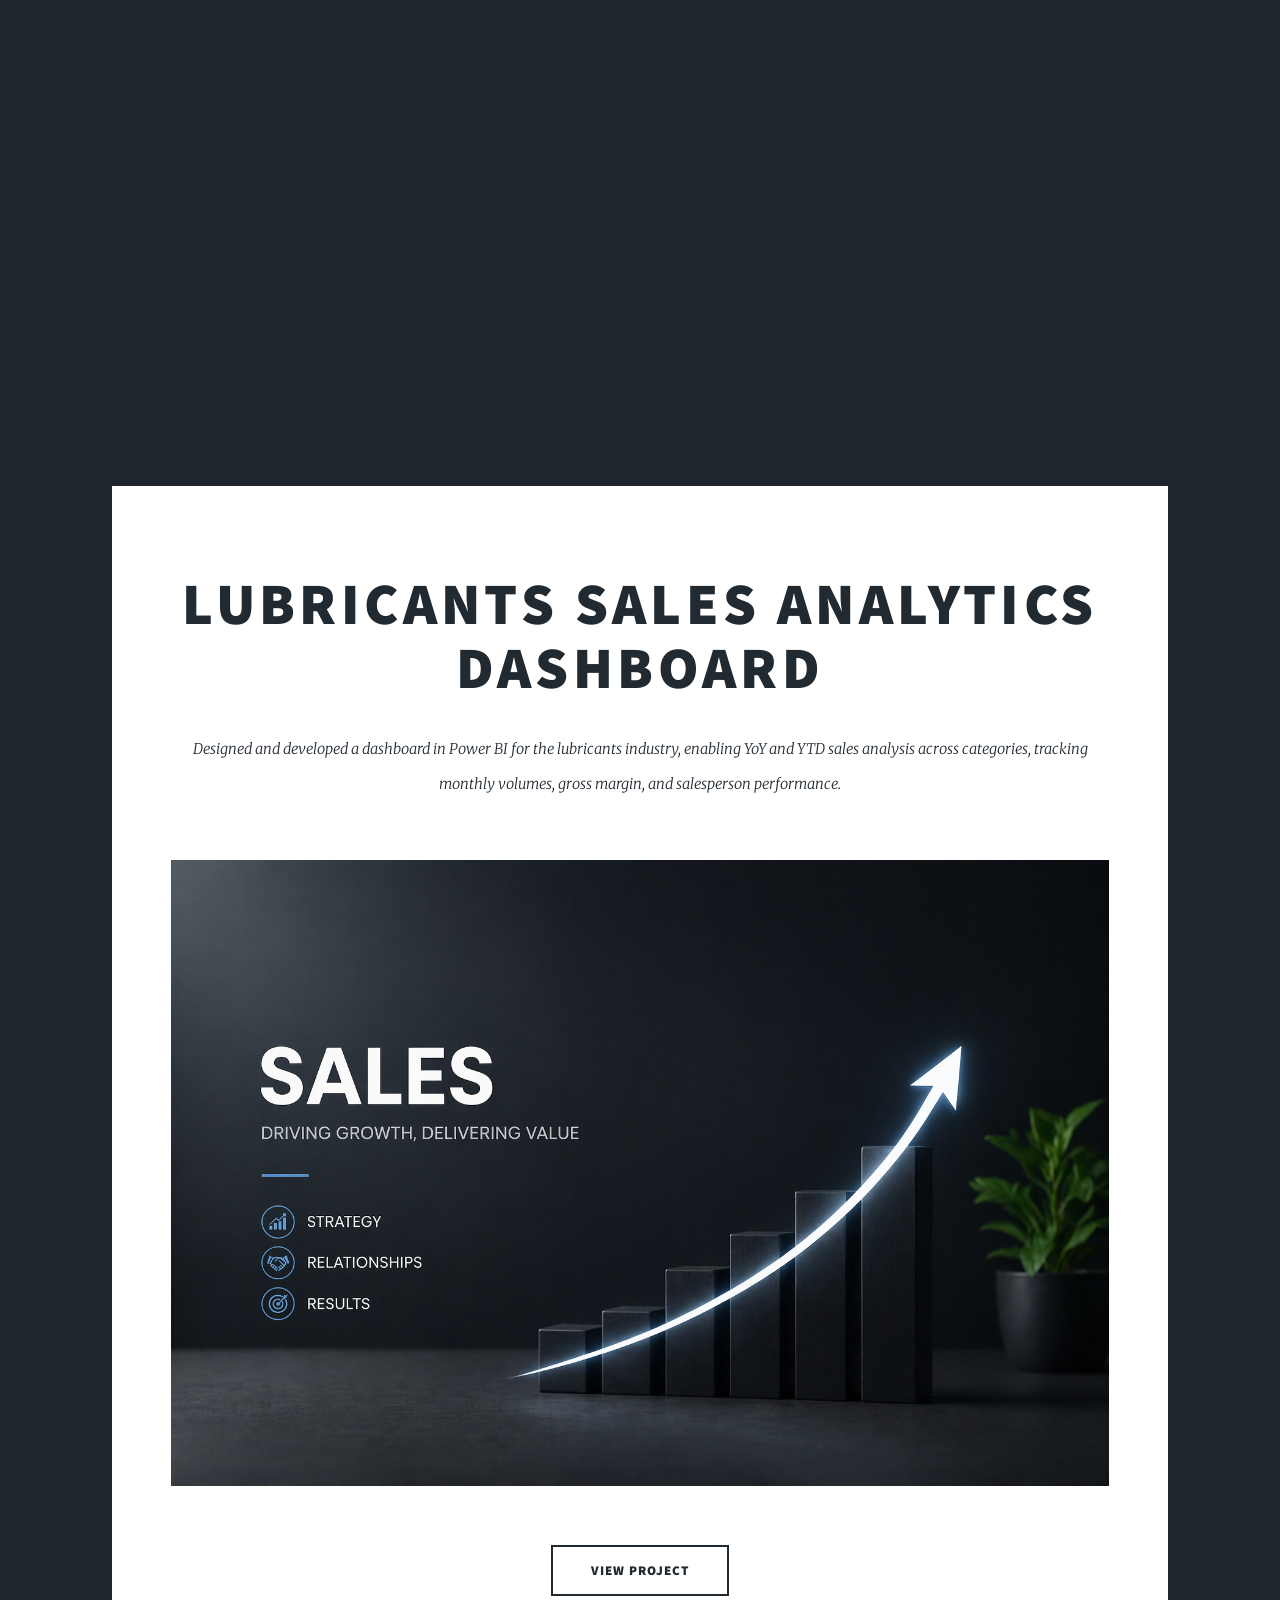
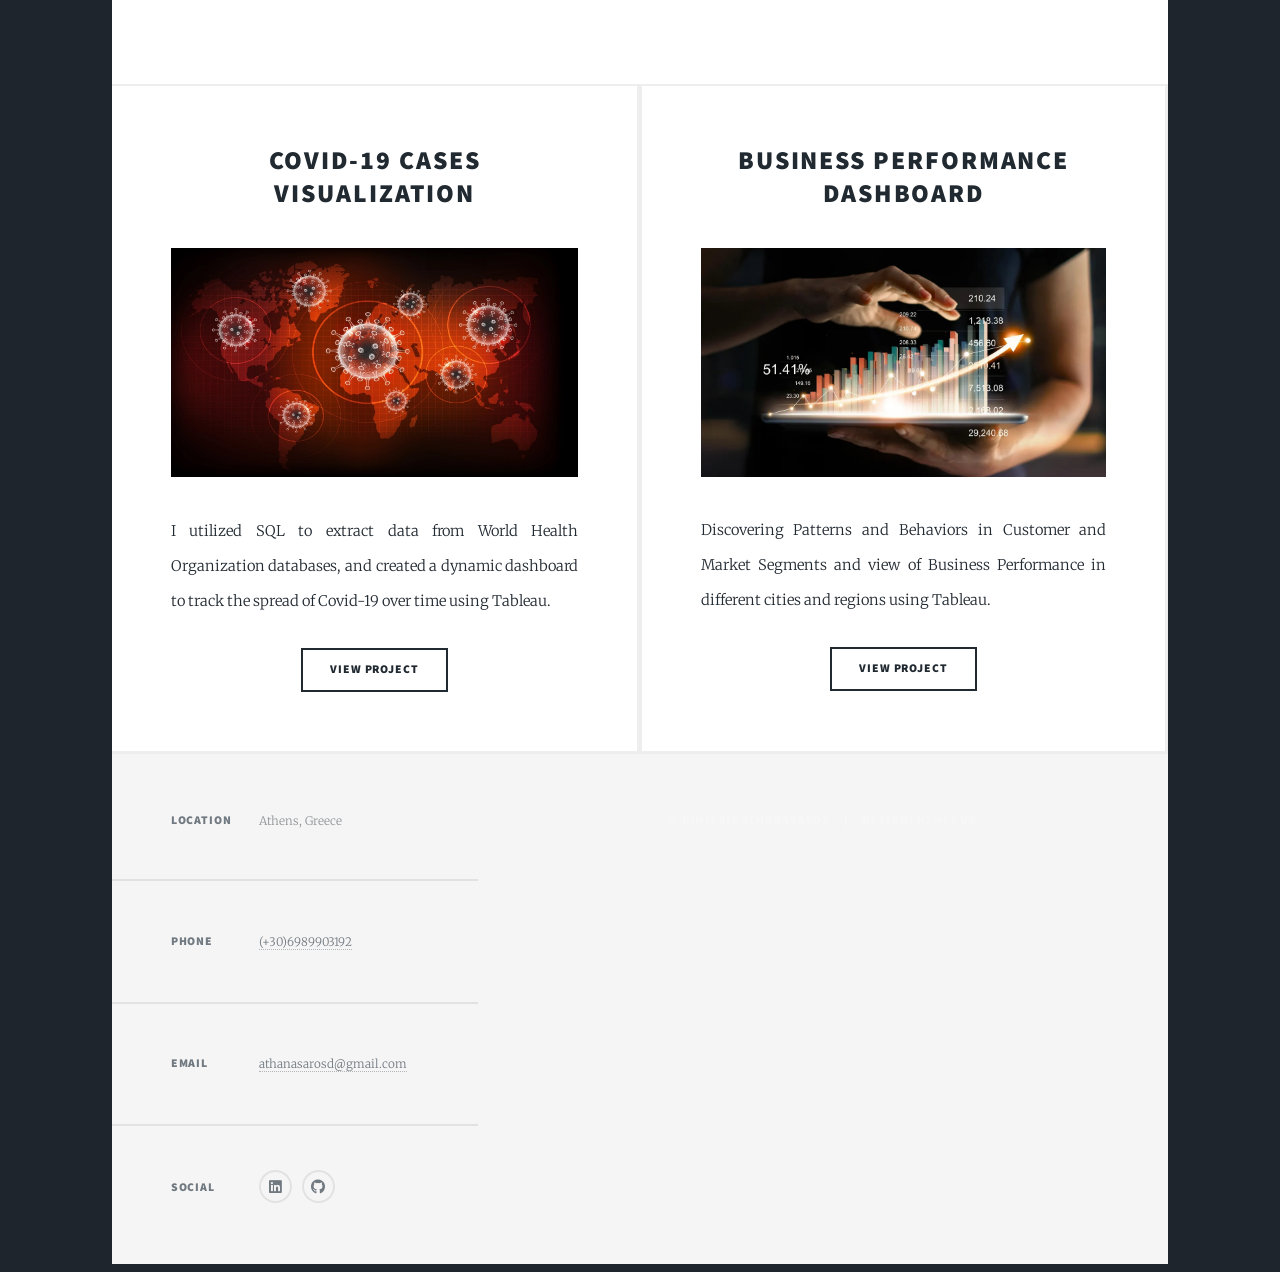
==== commit dbb5ad54: "Fix footer visibility, social icons, and update nav logo to name" ====
--- a/index.html
+++ b/index.html
@@ -32,7 +32,7 @@
 
 			<!-- Header -->
 			<header id="header">
-				<a href="index.html" class="logo">Projects</a>
+				<a href="index.html" class="logo">Dimitris Athanasaros</a>
 			</header>
 
 			<!-- Nav -->
@@ -130,35 +130,36 @@
 			</div>
 
 			<!-- Footer -->
-			<section class="split contact">
-				<section class="alt">
-					<h3>Location</h3>
-					<p>Athens, Greece</p>
+			<footer id="footer">
+				<section class="split contact">
+					<section class="alt">
+						<h3>Location</h3>
+						<p>Athens, Greece</p>
+					</section>
+
+					<section>
+						<h3>Phone</h3>
+						<p><a href="#">(+30)6989903192</a></p>
+					</section>
+
+					<section>
+						<h3>Email</h3>
+						<p><a href="#">athanasarosd@gmail.com</a></p>
+					</section>
+
+					<section>
+						<h3>Social</h3>
+						<ul class="icons alt">
+							<li><a href="https://www.linkedin.com/in/dimitris-athanasaros/" class="icon brands alt fa-linkedin"><span class="label">LinkedIn</span></a></li>
+							<li><a href="https://github.com/DimitrisAtha" class="icon brands alt fa-github"><span class="label">GitHub</span></a></li>
+						</ul>
+					</section>
 				</section>
 
-				<section>
-					<h3>Phone</h3>
-					<p><a href="#">(+30)6989903192</a></p>
-				</section>
-
-				<section>
-					<h3>Email</h3>
-					<p><a href="#">athanasarosd@gmail.com</a></p>
-				</section>
-
-				<section>
-					<h3>Social</h3>
-					<ul class="icons alt">
-						<li><a href="https://www.linkedin.com/in/dimitris-athanasaros/" class="icon brands alt fa-linkedin"></a></li>
-						<li><a href="https://github.com/DimitrisAtha" class="icon brands alt fa-github"></a></li>
-					</ul>
-				</section>
-			</section>
-
-			<!-- Copyright -->
-			<div id="copyright">
-				<ul><li>&copy; Untitled</li><li>Design: HTML5 UP</li></ul>
-			</div>
+				<div id="copyright">
+					<ul><li>&copy; Dimitris Athanasaros</li><li>Design: <a href="https://html5up.net">HTML5 UP</a></li></ul>
+				</div>
+			</footer>
 
 		</div>
 
--- a/assets/css/main.css
+++ b/assets/css/main.css
@@ -3292,7 +3292,7 @@
 
 	#intro {
 		color: #ffffff;
-		padding: 8rem 4rem 6rem 4rem ;
+		padding: 3rem 4rem 3rem 4rem ;
 		-moz-align-items: center;
 		-webkit-align-items: center;
 		-ms-align-items: center;
@@ -3317,10 +3317,10 @@
 		cursor: default;
 		text-align: center;
 		z-index: 1;
-		min-height: 100vh;
-	}
-
-		#intro input, #intro select, #intro textarea {
+		min-height: auto;
+	}
+
+	#intro input, #intro select, #intro textarea {
 			color: #ffffff;
 		}
 
@@ -3459,8 +3459,8 @@
 		@media screen and (max-width: 980px) {
 
 			#intro {
-				padding: 4rem 4rem 2rem 4rem ;
-				min-height: 90vh;
+				padding: 2rem 4rem 2rem 4rem ;
+				min-height: auto;
 			}
 
 				#intro p br {
@@ -3476,8 +3476,8 @@
 		@media screen and (max-width: 736px) {
 
 			#intro {
-				padding: 3rem 2rem 1rem 2rem ;
-				min-height: 80vh;
+				padding: 2rem 2rem 1rem 2rem ;
+				min-height: auto;
 			}
 
 				#intro h1 {
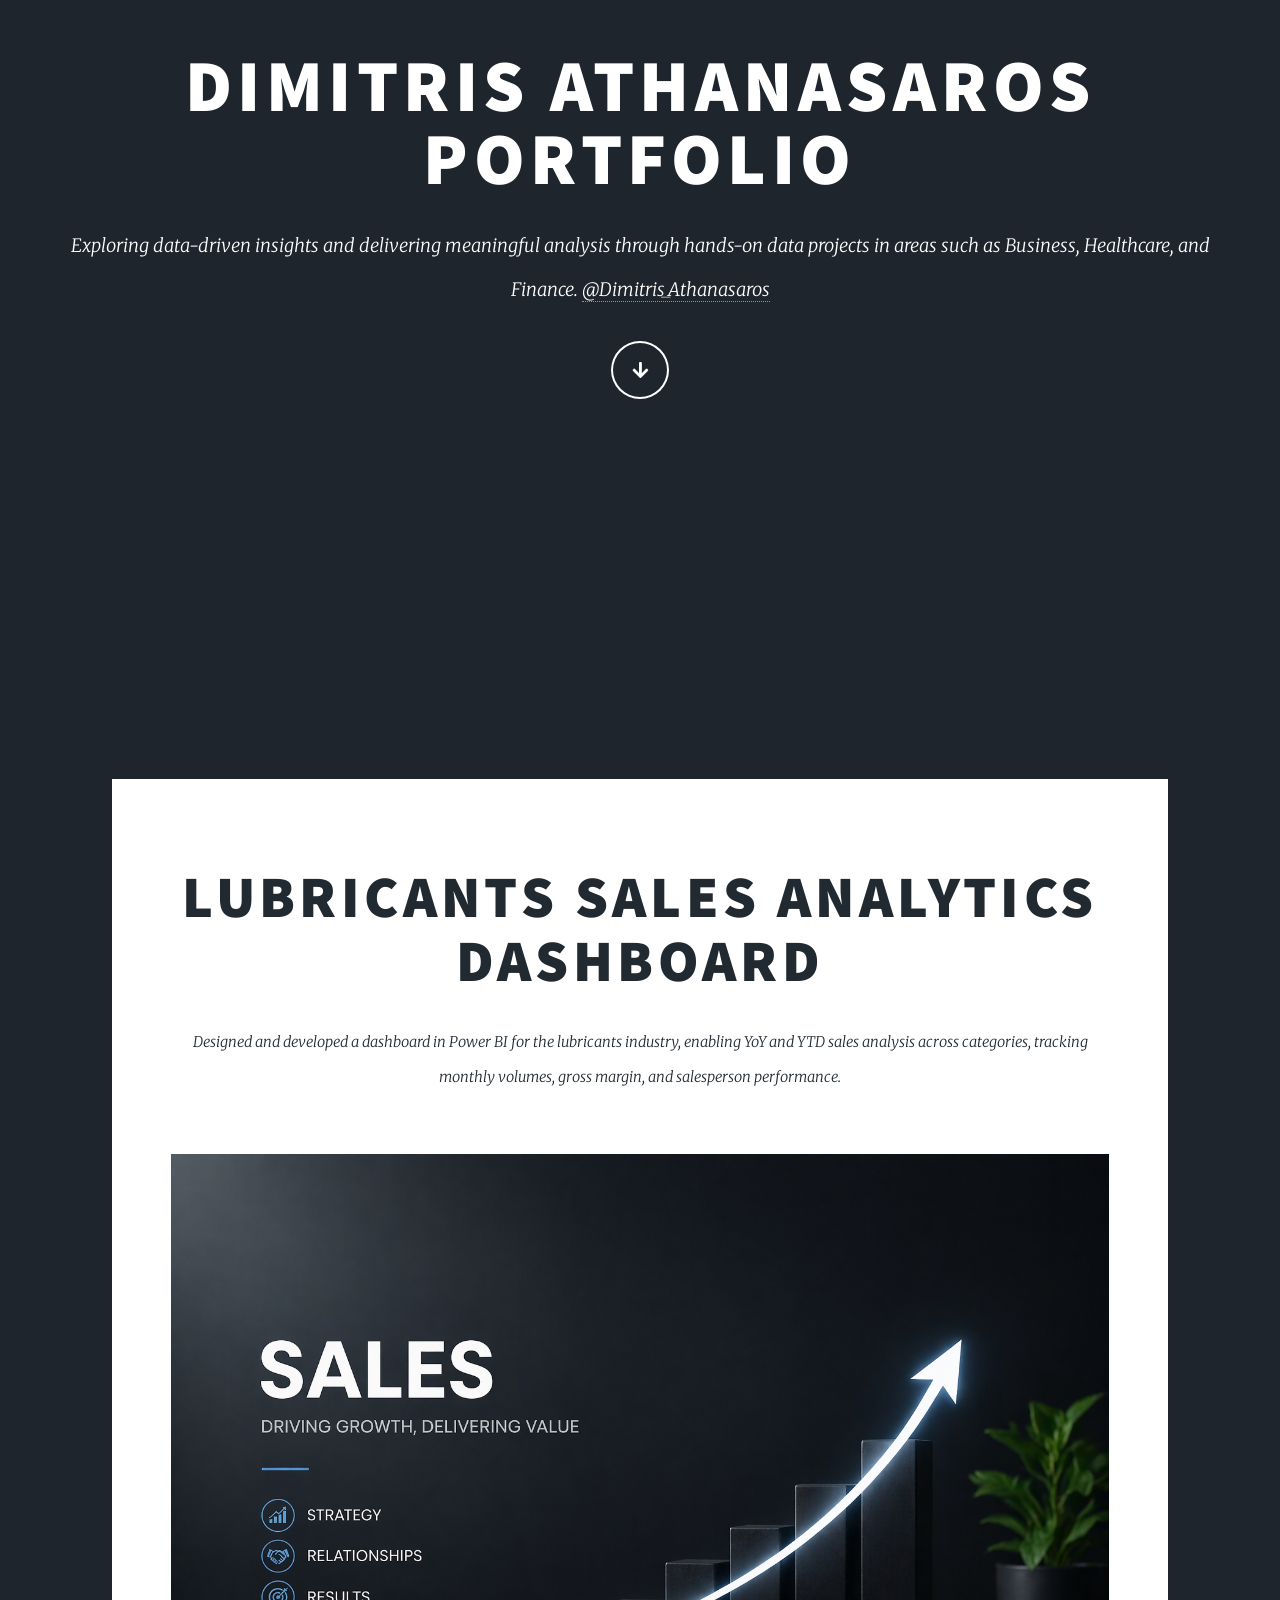
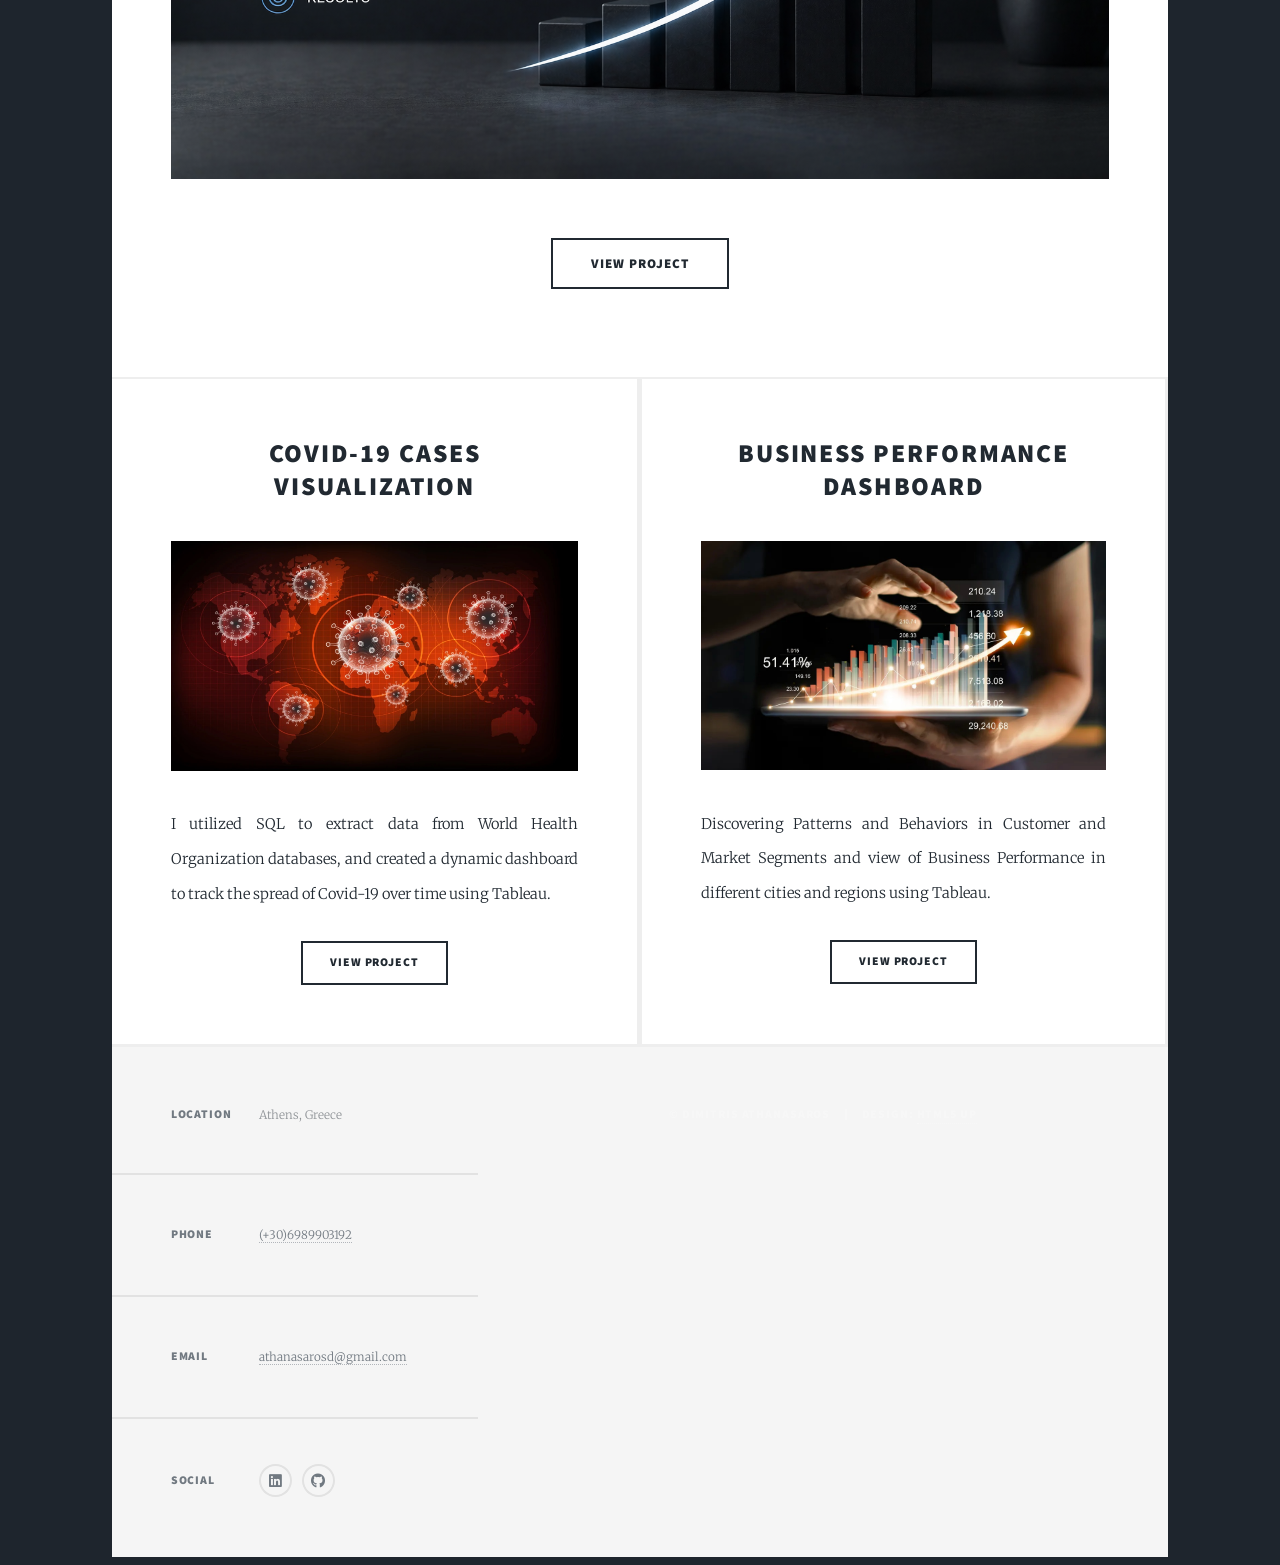
==== commit 960acbc3: "Force intro title visible: override is-preload opacity and fade-in overlay" ====
--- a/index.html
+++ b/index.html
@@ -11,6 +11,17 @@
 		<meta name="viewport" content="width=device-width, initial-scale=1, user-scalable=no" />
 		<link rel="stylesheet" href="assets/css/main.css" />
 		<noscript><link rel="stylesheet" href="assets/css/noscript.css" /></noscript>
+		<style>
+			#intro,
+			body.is-preload #intro {
+				opacity: 1 !important;
+				transform: none !important;
+				background-color: #1e252d;
+			}
+			#wrapper.fade-in:before {
+				display: none !important;
+			}
+		</style>
 	</head>
 
 	<body class="is-preload">
--- a/assets/css/main.css
+++ b/assets/css/main.css
@@ -3405,7 +3405,7 @@
 		}
 
 		#intro + #header {
-			margin-top: -20rem;
+			margin-top: 0;
 		}
 
 			#intro + #header .logo {
@@ -3468,7 +3468,7 @@
 				}
 
 				#intro + #header {
-					margin-top: -14rem;
+					margin-top: 0;
 				}
 
 		}
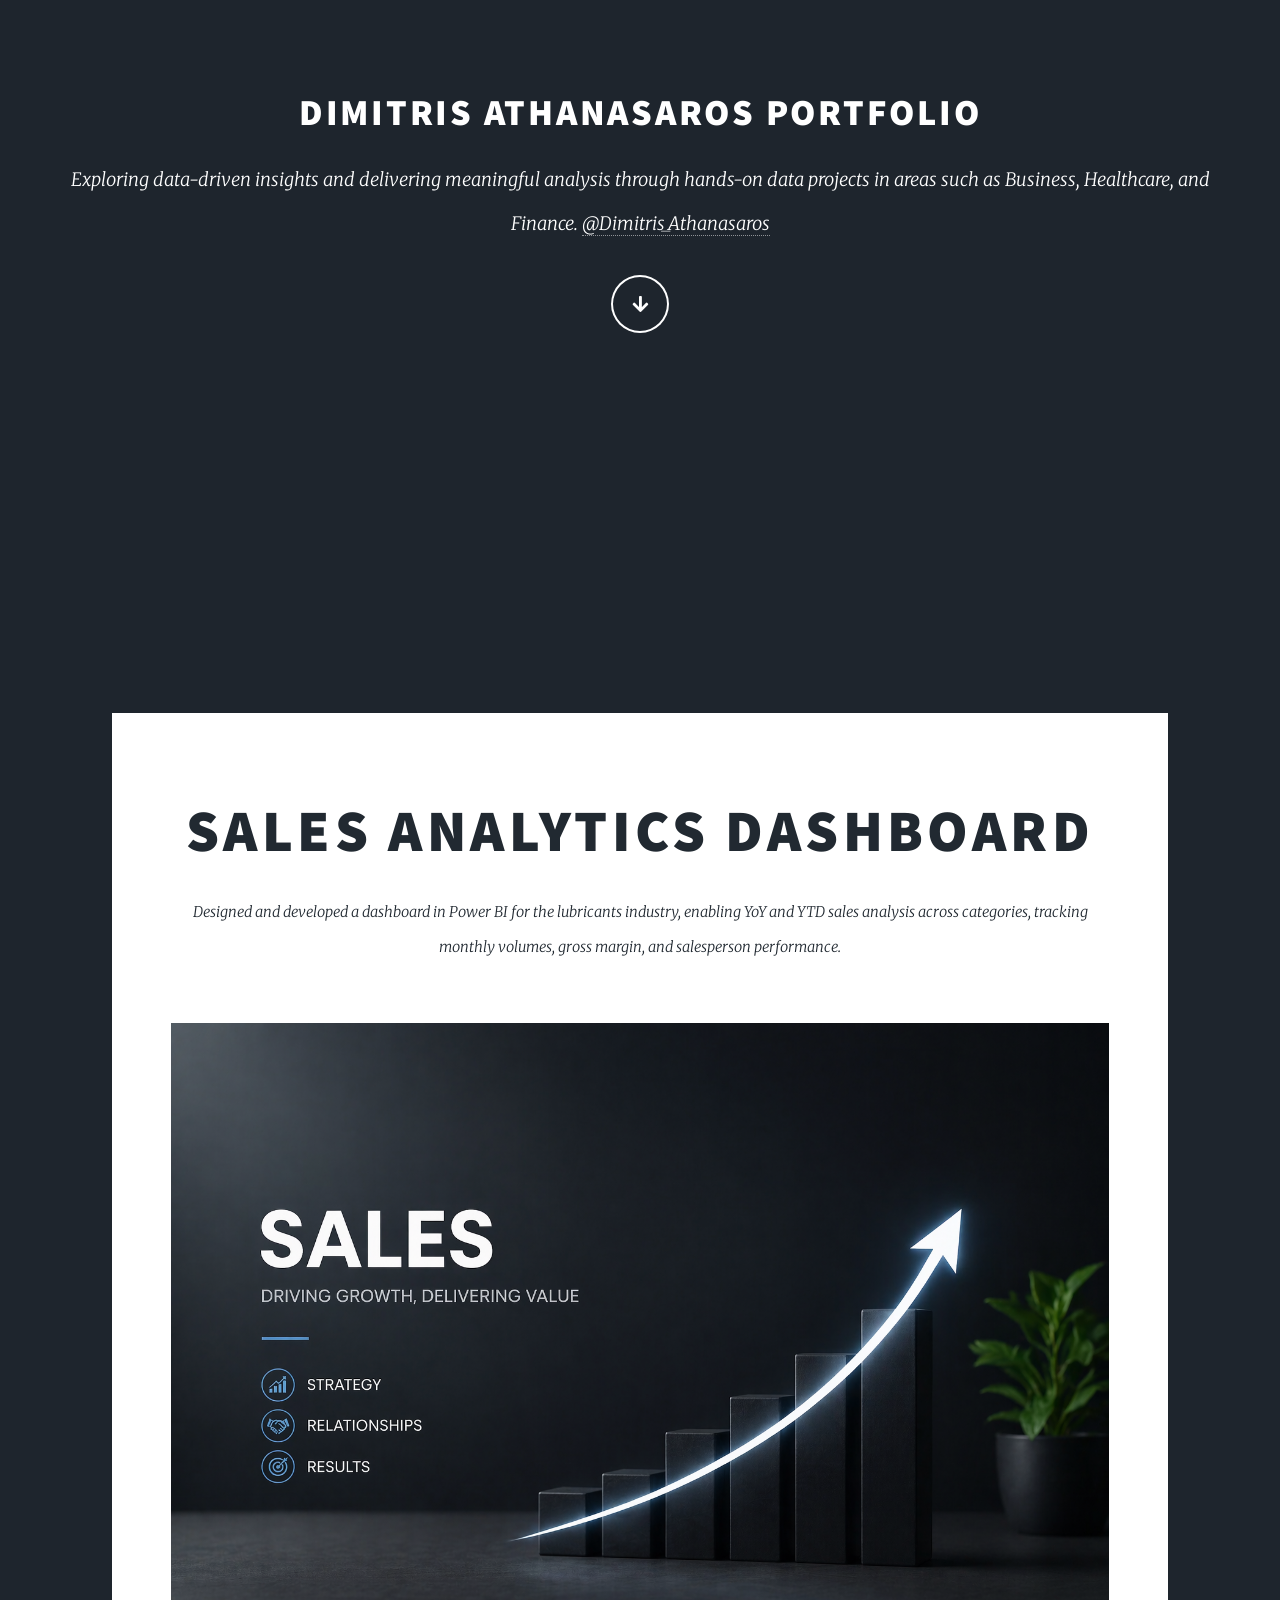
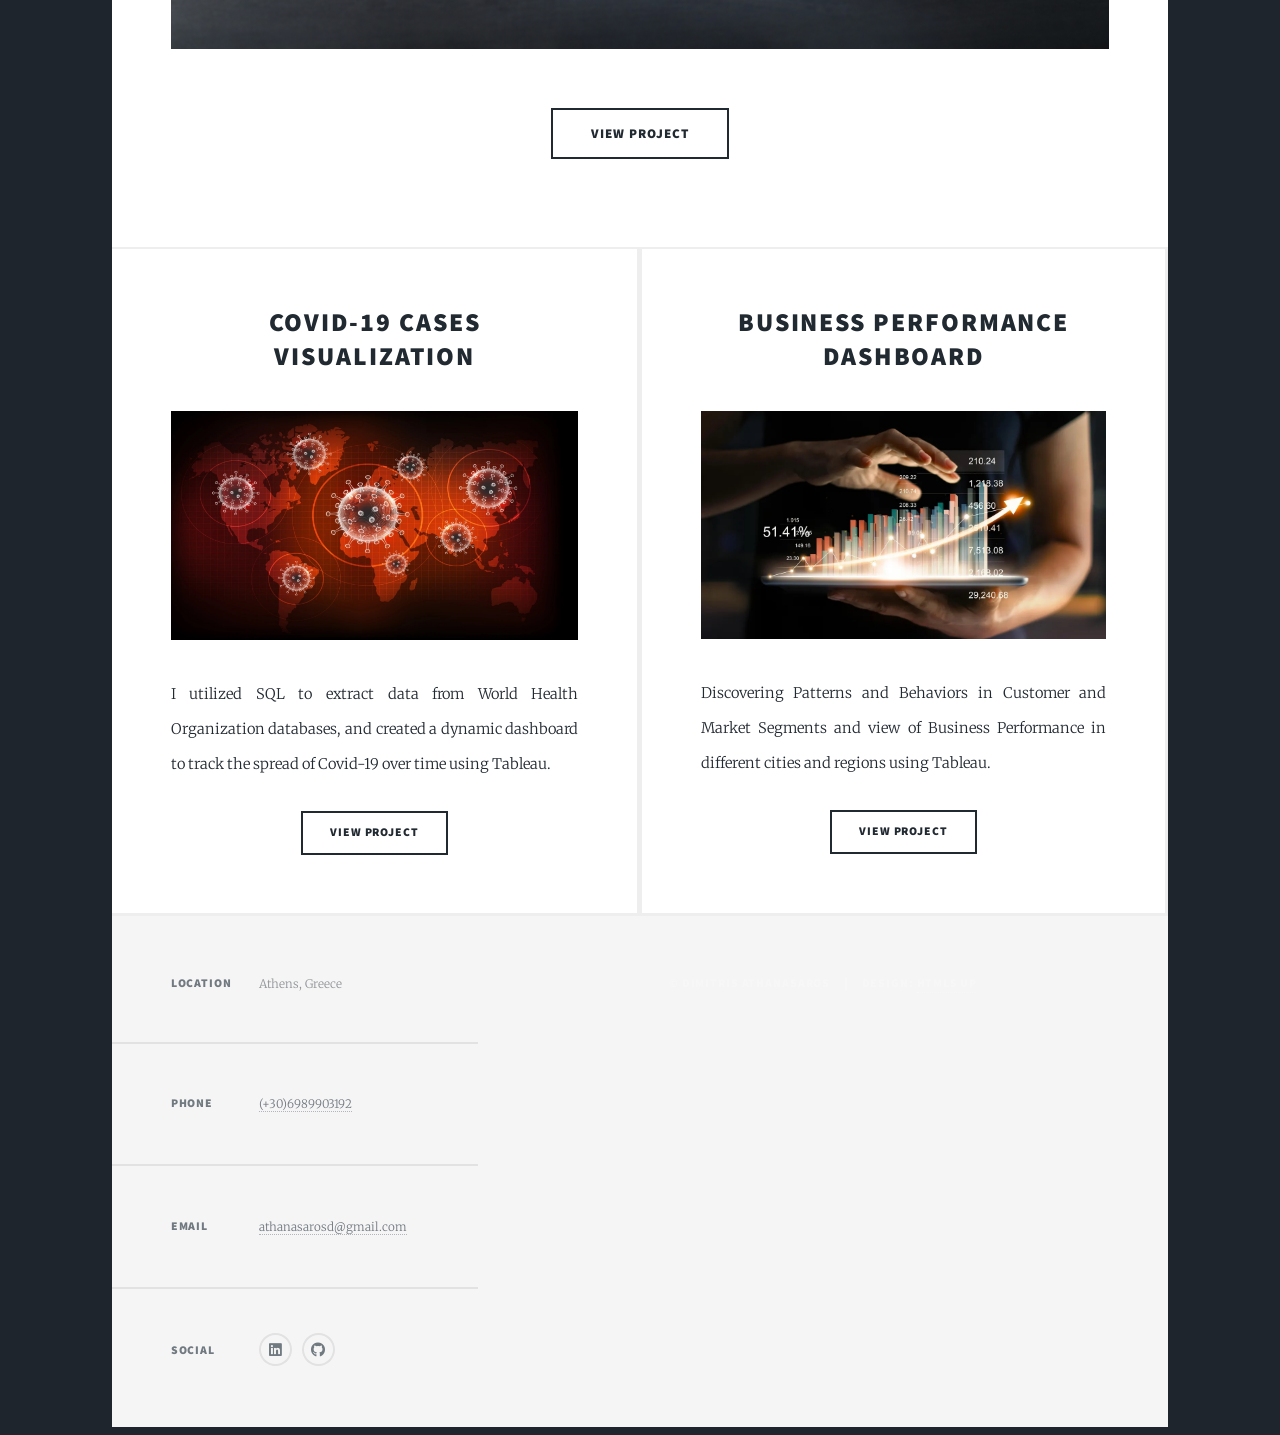
==== commit 13f61561: "Rename project title to Sales Analytics Dashboard" ====
--- a/index.html
+++ b/index.html
@@ -66,7 +66,7 @@
 					<header class="major">
 						<h2>
 							<a href="https://public.tableau.com/app/profile/dimitris.athanasaros/viz/Final_dashboard_workearly/Dashboard1">
-								Lubricants Sales Analytics Dashboard
+								Sales Analytics Dashboard
 							</a>
 						</h2>
 
--- a/assets/css/main.css
+++ b/assets/css/main.css
@@ -3292,7 +3292,7 @@
 
 	#intro {
 		color: #ffffff;
-		padding: 3rem 4rem 3rem 4rem ;
+		padding: 6rem 4rem 3rem 4rem ;
 		-moz-align-items: center;
 		-webkit-align-items: center;
 		-ms-align-items: center;
@@ -3393,7 +3393,7 @@
 				}
 
 		#intro h1 {
-			font-size: 5rem;
+			font-size: 2.5rem;
 			line-height: 1;
 		}
 
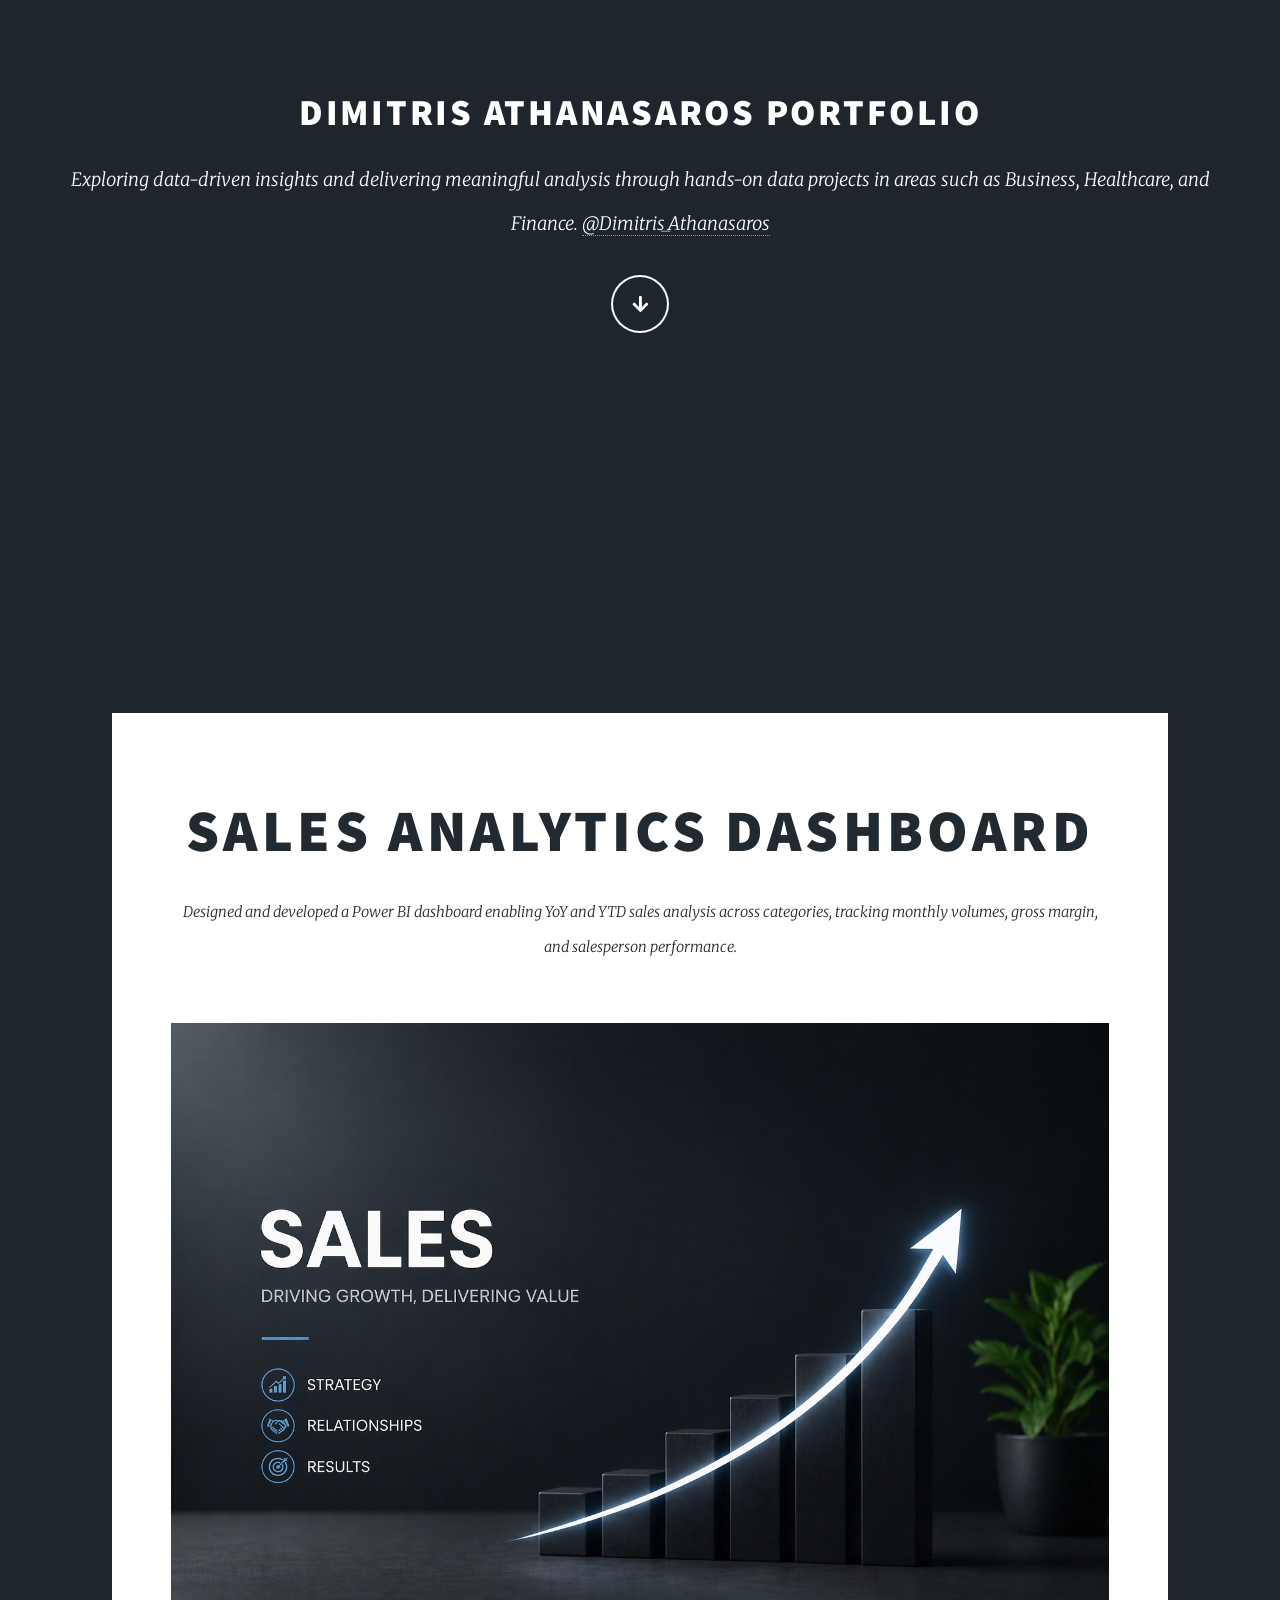
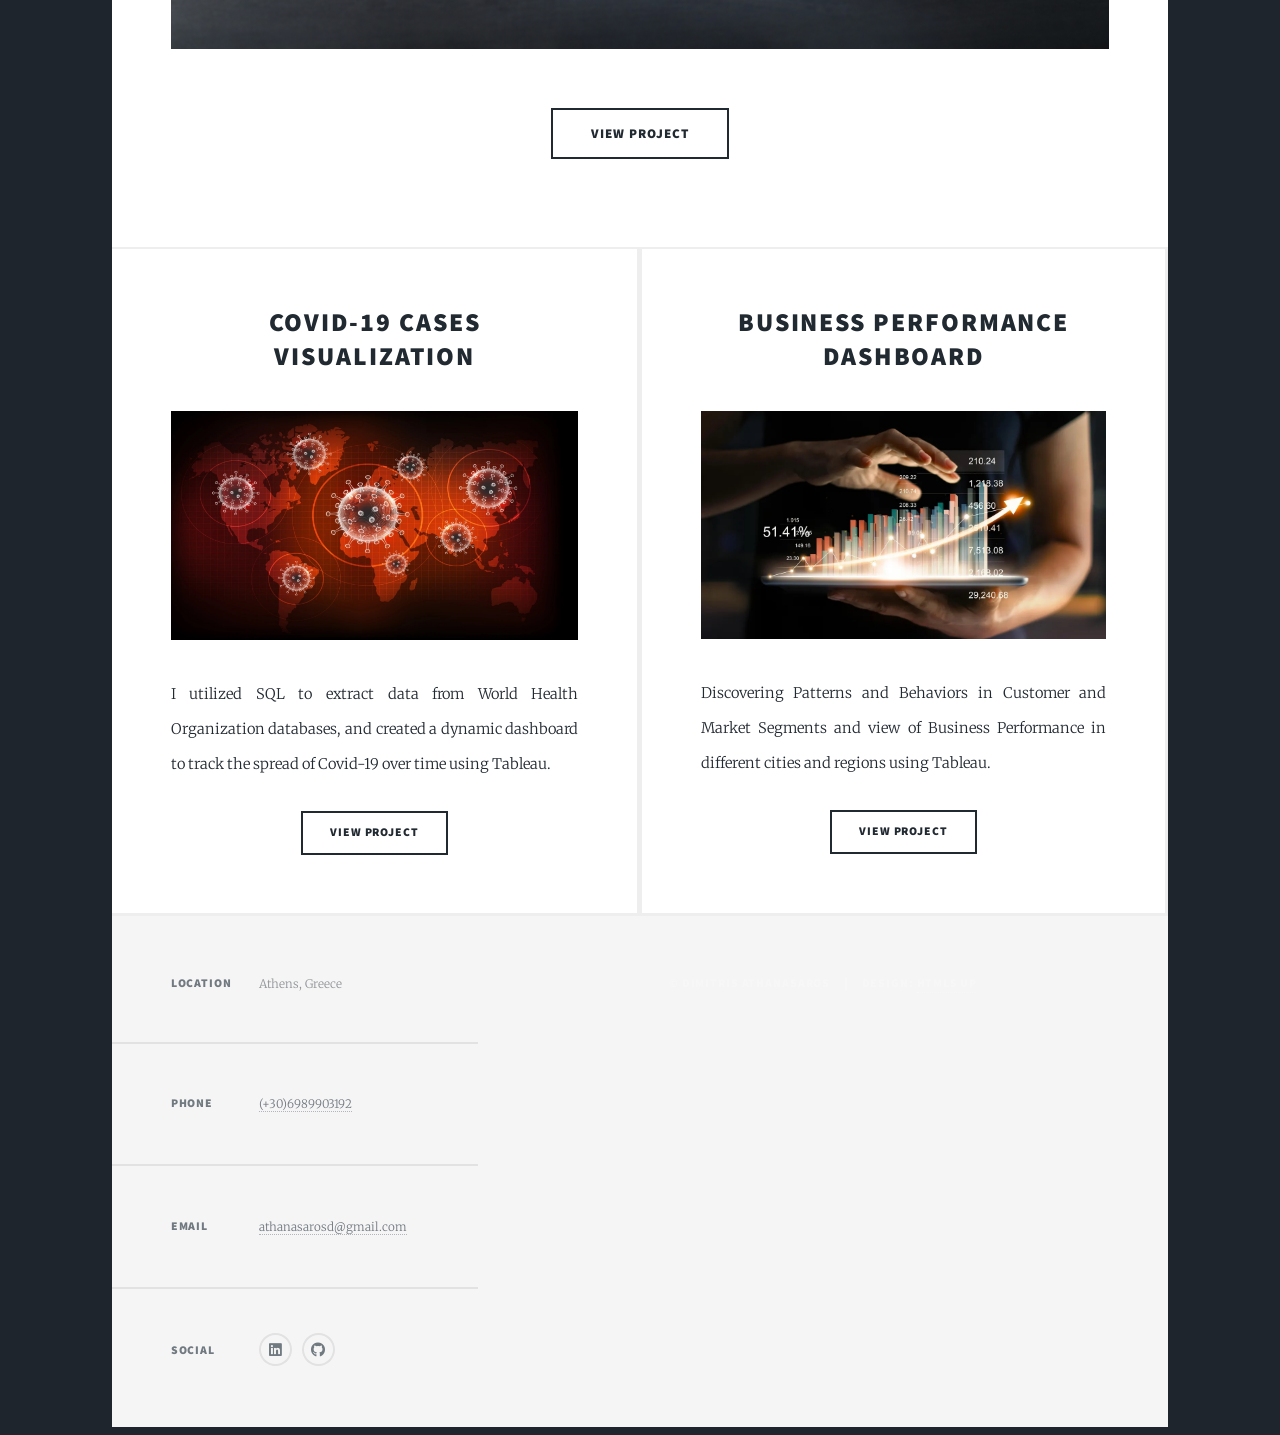
==== commit 415a714f: "Remove lubricants reference from project description" ====
--- a/index.html
+++ b/index.html
@@ -71,7 +71,7 @@
 						</h2>
 
 						<p>
-							Designed and developed a dashboard in Power BI for the lubricants industry, enabling YoY and YTD sales analysis across categories, tracking monthly volumes, gross margin, and salesperson performance.
+							Designed and developed a Power BI dashboard enabling YoY and YTD sales analysis across categories, tracking monthly volumes, gross margin, and salesperson performance.
 						</p>
 					</header>
 
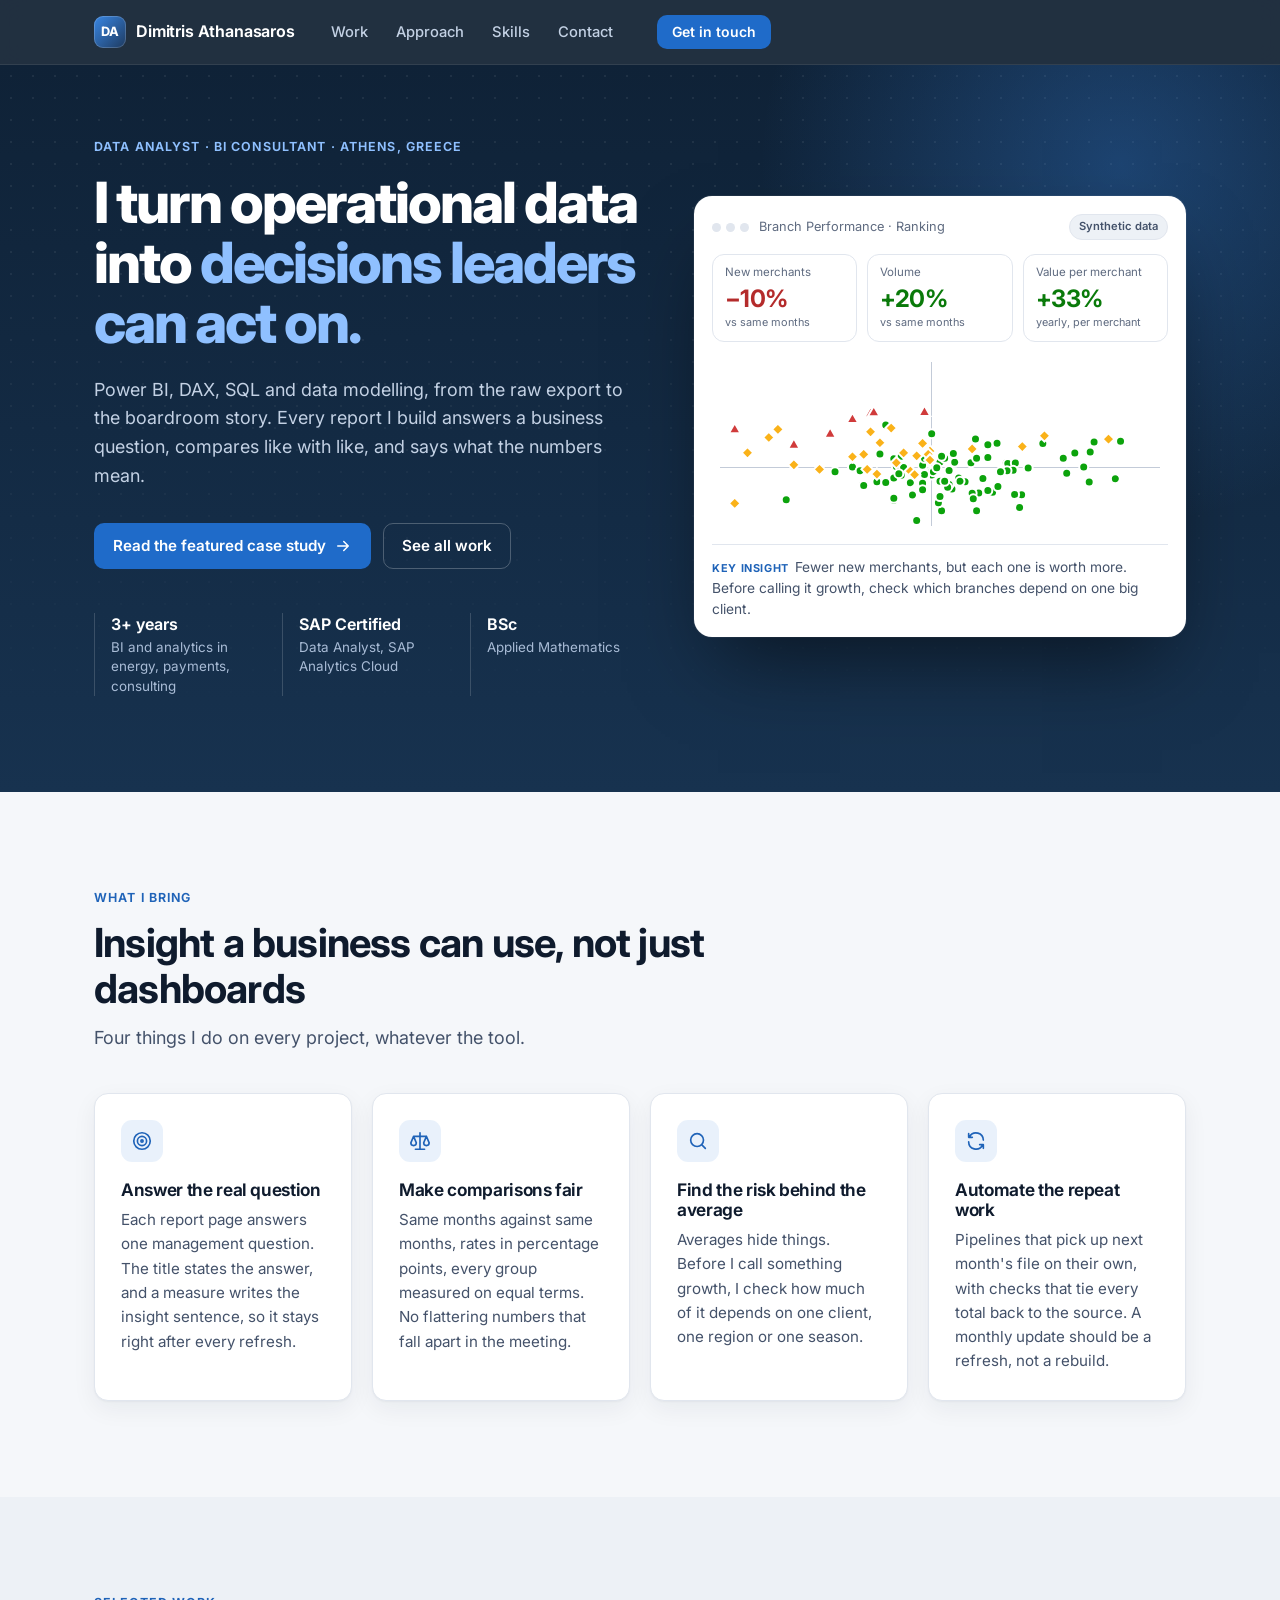
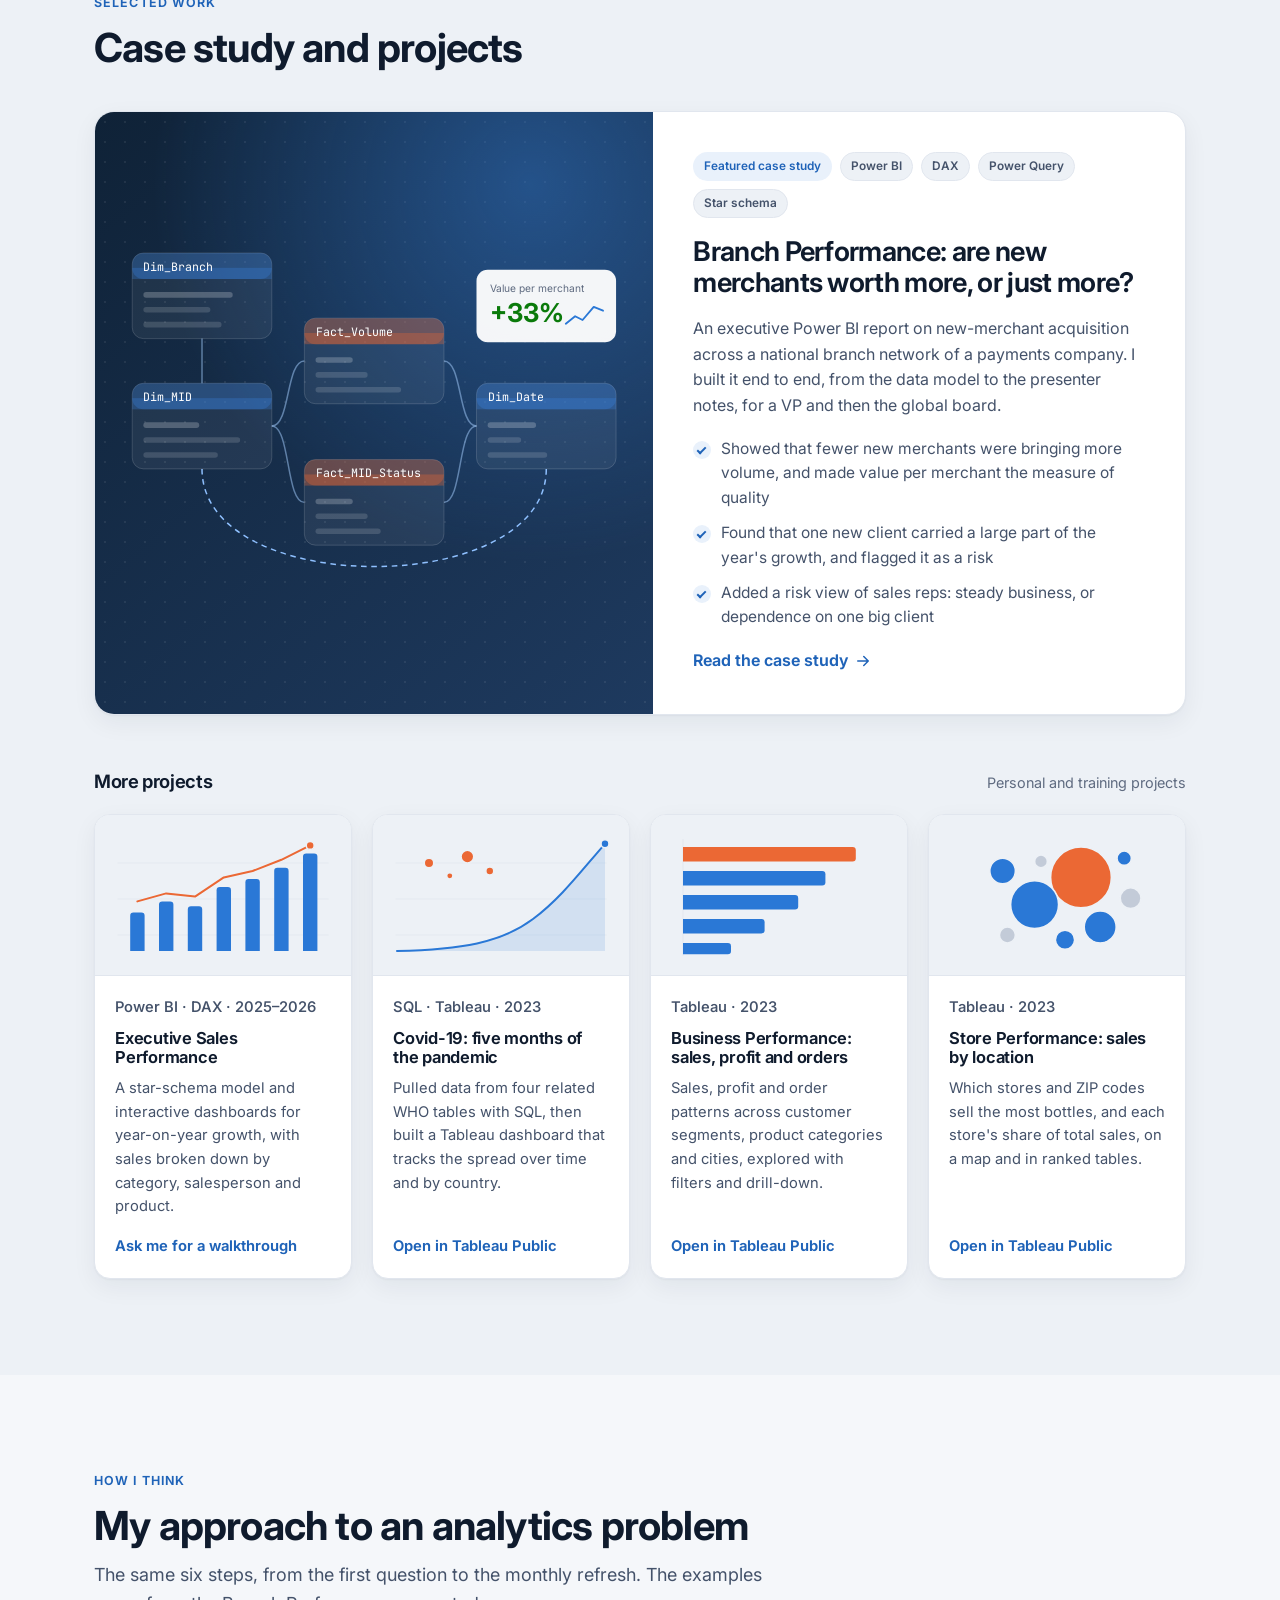
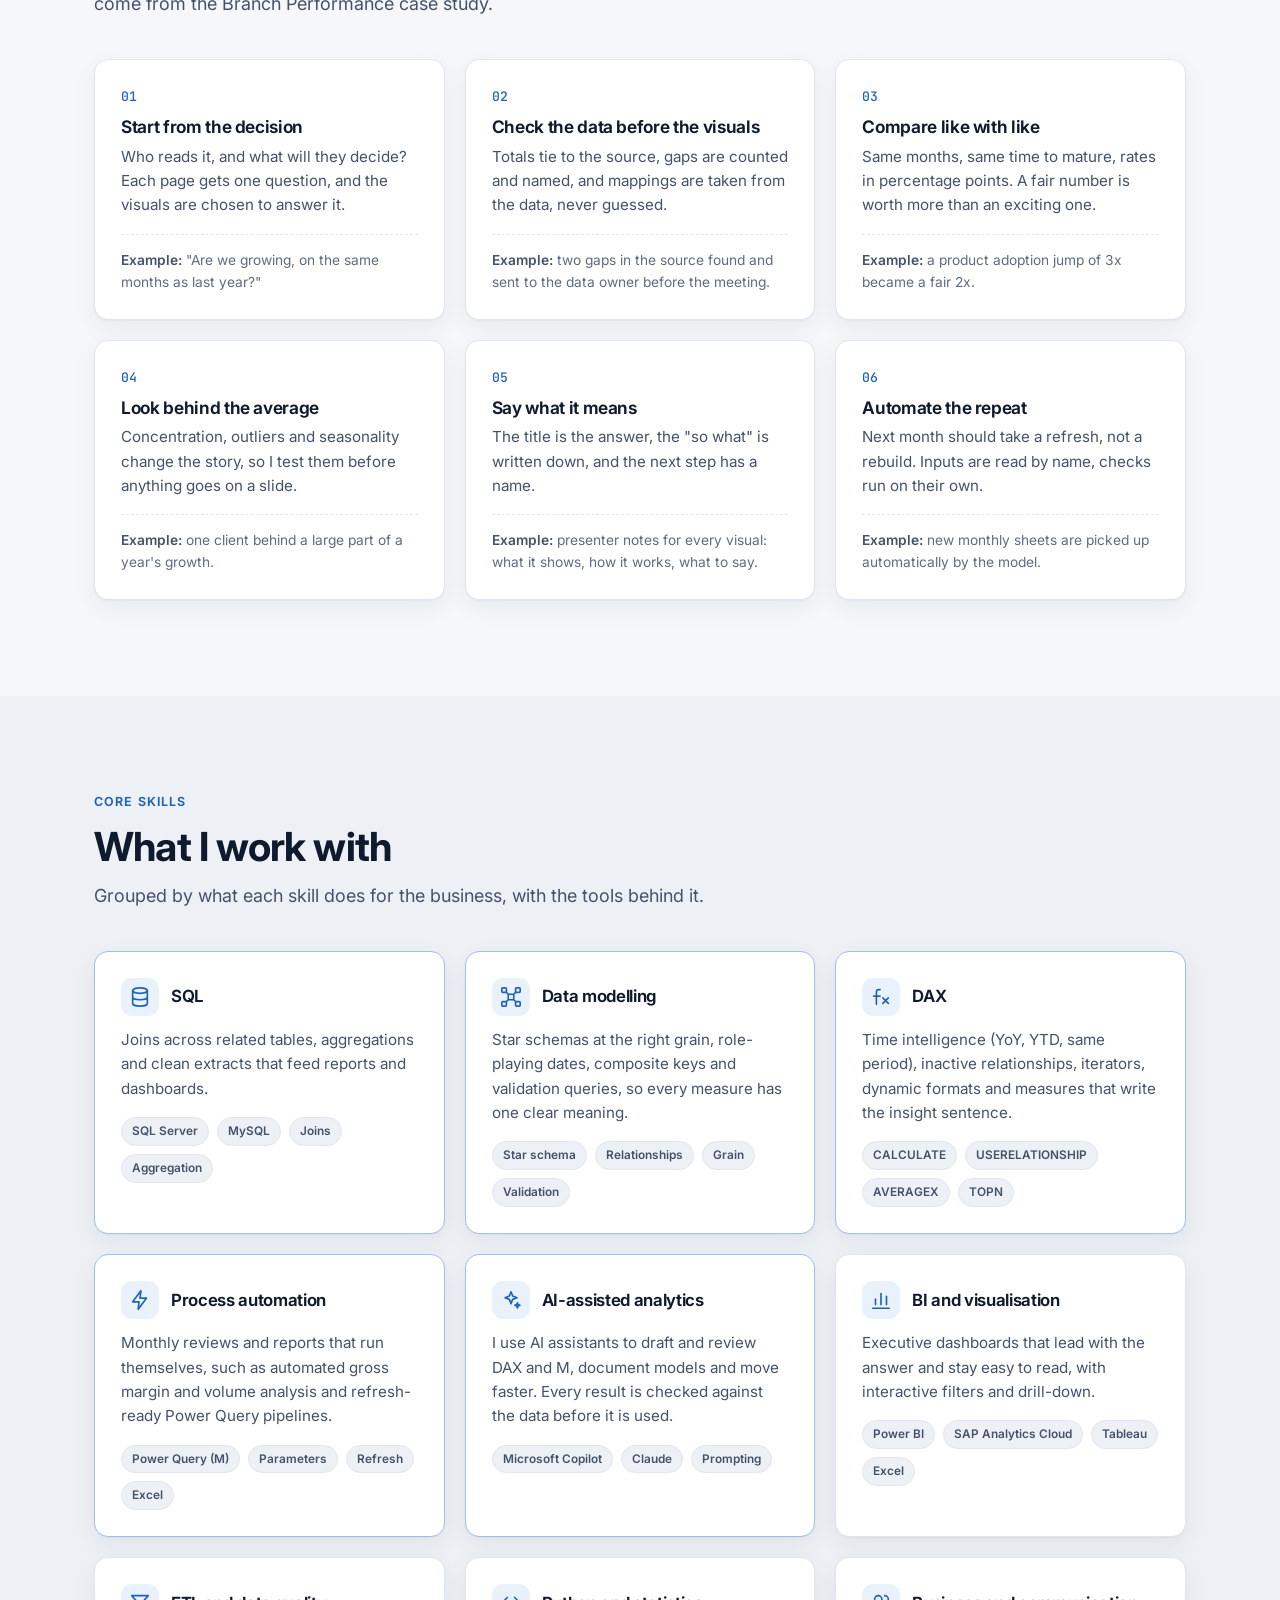
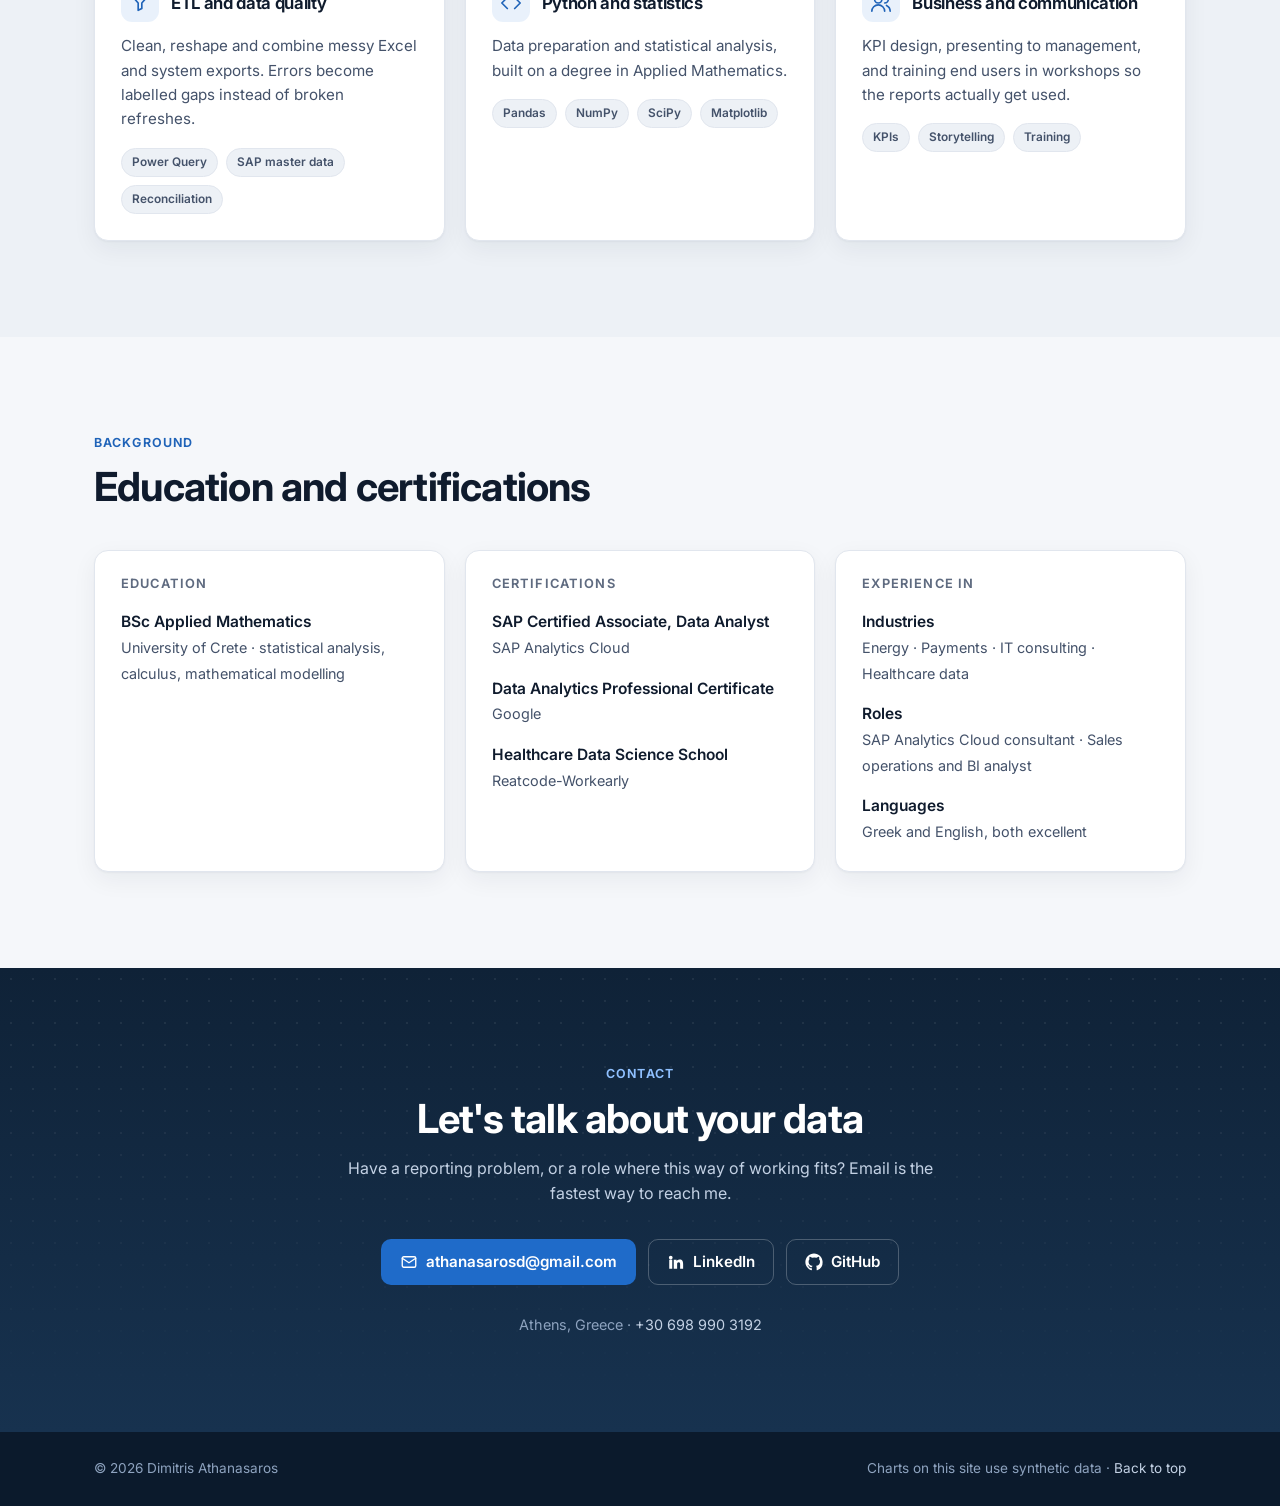
==== commit 84df74f0: "Redesign portfolio and add Branch Performance case study - New modern home page: value proposition, " ====
--- a/index.html
+++ b/index.html
@@ -1,187 +1,432 @@
-<!DOCTYPE HTML>
-<!--
-	Massively by HTML5 UP
-	html5up.net | @ajlkn
-	Free for personal and commercial use under the CCA 3.0 license (html5up.net/license)
--->
-<html>
-	<head>
-		<title>Dimitris Athanasaros Portfolio</title>
-		<meta charset="utf-8" />
-		<meta name="viewport" content="width=device-width, initial-scale=1, user-scalable=no" />
-		<link rel="stylesheet" href="assets/css/main.css" />
-		<noscript><link rel="stylesheet" href="assets/css/noscript.css" /></noscript>
-		<style>
-			#intro,
-			body.is-preload #intro {
-				opacity: 1 !important;
-				transform: none !important;
-				background-color: #1e252d;
-			}
-			#wrapper.fade-in:before {
-				display: none !important;
-			}
-		</style>
-	</head>
-
-	<body class="is-preload">
-
-		<div id="wrapper" class="fade-in">
-
-			<!-- Intro -->
-			<div id="intro">
-				<h1>Dimitris Athanasaros Portfolio<br /></h1>
-				<p>
-					Exploring data-driven insights and delivering meaningful analysis through hands-on data projects in areas such as Business, Healthcare, and Finance.
-					<a href="https://www.linkedin.com/in/dimitris-athanasaros">@Dimitris_Athanasaros</a>
-				</p>
-
-				<ul class="actions">
-					<li><a href="#header" class="button icon solid solo fa-arrow-down scrolly">Continue</a></li>
-				</ul>
-			</div>
-
-			<!-- Header -->
-			<header id="header">
-				<a href="index.html" class="logo">Dimitris Athanasaros</a>
-			</header>
-
-			<!-- Nav -->
-			<nav id="nav">
-				<ul class="links">
-					<li class="active"><a href="index.html">Projects</a></li>
-				</ul>
-
-				<ul class="icons">
-					<li><a href="https://www.linkedin.com/in/dimitris-athanasaros/" class="icon brands alt fa-linkedin"><span class="label">linkedin</span></a></li>
-					<li><a href="https://github.com/DimitrisAtha" class="icon brands alt fa-github"><span class="label">GitHub</span></a></li>
-				</ul>
-			</nav>
-
-			<!-- Main -->
-			<div id="main">
-
-				<!-- Featured Post -->
-				<article class="post featured">
-					<header class="major">
-						<h2>
-							<a href="https://public.tableau.com/app/profile/dimitris.athanasaros/viz/Final_dashboard_workearly/Dashboard1">
-								Sales Analytics Dashboard
-							</a>
-						</h2>
-
-						<p>
-							Designed and developed a Power BI dashboard enabling YoY and YTD sales analysis across categories, tracking monthly volumes, gross margin, and salesperson performance.
-						</p>
-					</header>
-
-					<!-- FIXED IMAGE BLOCK -->
-					<span class="image main">
-						<img src="https://dimitrisatha.github.io/DataDim.github.io/images/sales_gpt_image.png" alt="" />
-					</span>
-
-					<ul class="actions special">
-						<li>
-							<a href="https://public.tableau.com/app/profile/dimitris.athanasaros/viz/Final_dashboard_workearly/Dashboard1" class="button large">
-								View Project
-							</a>
-						</li>
-					</ul>
-				</article>
-
-				<!-- Posts -->
-				<section class="posts">
-
-					<article>
-						<header>
-							<h2>
-								<a href="https://public.tableau.com/app/profile/dimitris.athanasaros/viz/WorkEarlyHealthCareTasks/DashTaskHealth">
-									Covid-19 Cases Visualization
-								</a>
-							</h2>
-						</header>
-
-						<a href="#" class="image fit">
-							<img src="images/Portfolio_covid_picture.jpg" alt="" />
-						</a>
-
-						<p>
-							I utilized SQL to extract data from World Health Organization databases, and created a dynamic dashboard to track the spread of Covid-19 over time using Tableau.
-						</p>
-
-						<ul class="actions special">
-							<li><a href="https://public.tableau.com/app/profile/dimitris.athanasaros/viz/WorkEarlyHealthCareTasks/DashTaskHealth" class="button">View Project</a></li>
-						</ul>
-					</article>
-
-					<article>
-						<header>
-							<h2>
-								<a href="https://public.tableau.com/app/profile/dimitris.athanasaros/viz/WorkEarlyFinalAssignmentAD/DashFinal">
-									Business Performance Dashboard
-								</a>
-							</h2>
-						</header>
-
-						<a href="#" class="image fit">
-							<img src="images/Portfolio_performance_picture.jpg" alt="" />
-						</a>
-
-						<p>
-							Discovering Patterns and Behaviors in Customer and Market Segments and view of Business Performance in different cities and regions using Tableau.
-						</p>
-
-						<ul class="actions special">
-							<li><a href="https://public.tableau.com/app/profile/dimitris.athanasaros/viz/WorkEarlyFinalAssignmentAD/DashFinal" class="button">View Project</a></li>
-						</ul>
-					</article>
-
-				</section>
-
-			</div>
-
-			<!-- Footer -->
-			<footer id="footer">
-				<section class="split contact">
-					<section class="alt">
-						<h3>Location</h3>
-						<p>Athens, Greece</p>
-					</section>
-
-					<section>
-						<h3>Phone</h3>
-						<p><a href="#">(+30)6989903192</a></p>
-					</section>
-
-					<section>
-						<h3>Email</h3>
-						<p><a href="#">athanasarosd@gmail.com</a></p>
-					</section>
-
-					<section>
-						<h3>Social</h3>
-						<ul class="icons alt">
-							<li><a href="https://www.linkedin.com/in/dimitris-athanasaros/" class="icon brands alt fa-linkedin"><span class="label">LinkedIn</span></a></li>
-							<li><a href="https://github.com/DimitrisAtha" class="icon brands alt fa-github"><span class="label">GitHub</span></a></li>
-						</ul>
-					</section>
-				</section>
-
-				<div id="copyright">
-					<ul><li>&copy; Dimitris Athanasaros</li><li>Design: <a href="https://html5up.net">HTML5 UP</a></li></ul>
-				</div>
-			</footer>
-
-		</div>
-
-		<!-- Scripts -->
-		<script src="assets/js/jquery.min.js"></script>
-		<script src="assets/js/jquery.scrollex.min.js"></script>
-		<script src="assets/js/jquery.scrolly.min.js"></script>
-		<script src="assets/js/browser.min.js"></script>
-		<script src="assets/js/breakpoints.min.js"></script>
-		<script src="assets/js/util.js"></script>
-		<script src="assets/js/main.js"></script>
-
-	</body>
-</html>+<!doctype html>
+<html lang="en">
+<head>
+  <meta charset="utf-8">
+  <meta name="viewport" content="width=device-width, initial-scale=1">
+  <title>Dimitris Athanasaros · Data Analyst &amp; BI Consultant</title>
+  <meta name="description" content="Data Analyst and BI consultant in Athens. Power BI, DAX, SQL and data modelling: reports that answer a business question, compare fairly and say what it means.">
+  <meta name="author" content="Dimitris Athanasaros">
+  <meta name="theme-color" content="#0f2237">
+  <link rel="canonical" href="https://dimitrisatha.github.io/DataDim.github.io/">
+  <meta property="og:type" content="website">
+  <meta property="og:title" content="Dimitris Athanasaros · Data Analyst &amp; BI Consultant">
+  <meta property="og:description" content="Power BI, DAX, SQL and data modelling, from the raw export to the boardroom story.">
+  <meta property="og:url" content="https://dimitrisatha.github.io/DataDim.github.io/">
+  <meta property="og:image" content="https://dimitrisatha.github.io/DataDim.github.io/images/og-cover.png">
+  <meta name="twitter:card" content="summary_large_image">
+  <link rel="icon" href="favicon.svg" type="image/svg+xml">
+  <link rel="preconnect" href="https://fonts.googleapis.com">
+  <link rel="preconnect" href="https://fonts.gstatic.com" crossorigin>
+  <link rel="stylesheet" href="https://fonts.googleapis.com/css2?family=Inter:wght@400;500;600;700;800&amp;family=JetBrains+Mono:wght@400;500;600&amp;display=swap">
+  <link rel="stylesheet" href="css/site.css">
+</head>
+<body>
+  <a class="skip" href="#main">Skip to content</a>
+
+  <header class="nav">
+    <div class="wrap nav-in">
+      <a class="brand" href="./" aria-label="Dimitris Athanasaros, home"><span class="mono-badge" aria-hidden="true">DA</span><span class="brand-name">Dimitris Athanasaros</span></a>
+      <nav aria-label="Main">
+        <ul class="nav-links">
+          <li><a href="#work">Work</a></li>
+          <li><a href="#approach">Approach</a></li>
+          <li><a href="#skills">Skills</a></li>
+          <li><a href="#contact">Contact</a></li>
+        </ul>
+      </nav>
+      <a class="btn btn-sm btn-primary nav-cta" href="mailto:athanasarosd@gmail.com">Get in touch</a>
+    </div>
+  </header>
+
+  <main id="main">
+    <!-- Hero -->
+    <section class="hero">
+      <div class="wrap hero-grid">
+        <div>
+          <p class="eyebrow">Data Analyst · BI Consultant · Athens, Greece</p>
+          <h1>I turn operational data into <em>decisions leaders can act on.</em></h1>
+          <p class="lead">Power BI, DAX, SQL and data modelling, from the raw export to the boardroom story. Every report I build answers a business question, compares like with like, and says what the numbers mean.</p>
+          <div class="cta-row">
+            <a class="btn btn-primary" href="branch-performance.html">Read the featured case study
+              <svg viewBox="0 0 24 24" fill="none" stroke="currentColor" stroke-width="2" stroke-linecap="round" stroke-linejoin="round" aria-hidden="true"><path d="M5 12h14M13 6l6 6-6 6"/></svg></a>
+            <a class="btn btn-ghost-dark" href="#work">See all work</a>
+          </div>
+          <ul class="hero-facts">
+            <li><strong>3+ years</strong>BI and analytics in energy, payments, consulting</li>
+            <li><strong>SAP Certified</strong>Data Analyst, SAP Analytics Cloud</li>
+            <li><strong>BSc</strong>Applied Mathematics</li>
+          </ul>
+        </div>
+
+        <figure class="preview" aria-label="Sample view of a report page, with synthetic data">
+          <div class="preview-head">
+            <span class="dots" aria-hidden="true"><i></i><i></i><i></i></span>
+            <span>Branch Performance · Ranking</span>
+            <span class="tag-synth">Synthetic data</span>
+          </div>
+          <div class="preview-kpis">
+            <div class="kpi"><span class="kpi-label">New merchants</span><span class="kpi-value down">−10%</span><span class="kpi-sub">vs same months</span></div>
+            <div class="kpi"><span class="kpi-label">Volume</span><span class="kpi-value up">+20%</span><span class="kpi-sub">vs same months</span></div>
+            <div class="kpi"><span class="kpi-label">Value per merchant</span><span class="kpi-value up">+33%</span><span class="kpi-sub">yearly, per merchant</span></div>
+          </div>
+          <div class="preview-chart" id="hero-scatter"></div>
+          <figcaption class="preview-insight"><span class="insight-tag">Key insight</span>Fewer new merchants, but each one is worth more. Before calling it growth, check which branches depend on one big client.</figcaption>
+        </figure>
+      </div>
+    </section>
+
+    <!-- Value -->
+    <section class="section" id="value">
+      <div class="wrap">
+        <div class="section-head">
+          <p class="eyebrow">What I bring</p>
+          <h2>Insight a business can use, not just dashboards</h2>
+          <p class="lead">Four things I do on every project, whatever the tool.</p>
+        </div>
+        <div class="grid-4">
+          <article class="card">
+            <div class="icon-badge"><svg viewBox="0 0 24 24" fill="none" stroke="currentColor" stroke-width="1.8" stroke-linecap="round" stroke-linejoin="round" aria-hidden="true"><circle cx="12" cy="12" r="9"/><circle cx="12" cy="12" r="5"/><circle cx="12" cy="12" r="1.2"/></svg></div>
+            <h3>Answer the real question</h3>
+            <p>Each report page answers one management question. The title states the answer, and a measure writes the insight sentence, so it stays right after every refresh.</p>
+          </article>
+          <article class="card">
+            <div class="icon-badge"><svg viewBox="0 0 24 24" fill="none" stroke="currentColor" stroke-width="1.8" stroke-linecap="round" stroke-linejoin="round" aria-hidden="true"><path d="M12 3v18M7 21h10M5 7h14M5 7l-3 7a3 3 0 0 0 6 0zM19 7l-3 7a3 3 0 0 0 6 0z"/></svg></div>
+            <h3>Make comparisons fair</h3>
+            <p>Same months against same months, rates in percentage points, every group measured on equal terms. No flattering numbers that fall apart in the meeting.</p>
+          </article>
+          <article class="card">
+            <div class="icon-badge"><svg viewBox="0 0 24 24" fill="none" stroke="currentColor" stroke-width="1.8" stroke-linecap="round" stroke-linejoin="round" aria-hidden="true"><circle cx="11" cy="11" r="7"/><path d="m20 20-3.5-3.5"/></svg></div>
+            <h3>Find the risk behind the average</h3>
+            <p>Averages hide things. Before I call something growth, I check how much of it depends on one client, one region or one season.</p>
+          </article>
+          <article class="card">
+            <div class="icon-badge"><svg viewBox="0 0 24 24" fill="none" stroke="currentColor" stroke-width="1.8" stroke-linecap="round" stroke-linejoin="round" aria-hidden="true"><path d="M20 11a8 8 0 0 0-14.9-3.9M4 4v4h4M4 13a8 8 0 0 0 14.9 3.9M20 20v-4h-4"/></svg></div>
+            <h3>Automate the repeat work</h3>
+            <p>Pipelines that pick up next month's file on their own, with checks that tie every total back to the source. A monthly update should be a refresh, not a rebuild.</p>
+          </article>
+        </div>
+      </div>
+    </section>
+
+    <!-- Work -->
+    <section class="section section-alt" id="work">
+      <div class="wrap">
+        <div class="section-head">
+          <p class="eyebrow">Selected work</p>
+          <h2>Case study and projects</h2>
+        </div>
+
+        <a class="feature" href="branch-performance.html">
+          <div class="feature-art" aria-hidden="true">
+            <svg viewBox="0 0 600 400" preserveAspectRatio="xMidYMid meet">
+              <g fill="none" stroke="#9cc4f2" stroke-opacity=".55" stroke-width="1.6">
+                <path d="M115 120V168"/>
+                <path d="M190 214C210 214 205 144 225 144"/>
+                <path d="M190 214C210 214 205 296 225 296"/>
+                <path d="M375 144C395 144 390 214 410 214"/>
+                <path d="M375 296C395 296 390 214 410 214"/>
+              </g>
+              <path d="M115 260C115 400 485 400 485 260" fill="none" stroke="#8fc0ff" stroke-width="1.6" stroke-dasharray="6 5"/>
+              <g font-family="JetBrains Mono, monospace" font-size="12.5" fill="#fff">
+                <g transform="translate(40 28)"><rect width="150" height="92" rx="12" fill="#fff" fill-opacity=".06" stroke="#fff" stroke-opacity=".16"/><rect width="150" height="28" rx="12" fill="#3987e5" fill-opacity=".28"/><rect y="16" width="150" height="12" fill="#3987e5" fill-opacity=".28"/><text x="12" y="19">Dim_Branch</text><rect x="12" y="42" width="96" height="6" rx="3" fill="#fff" fill-opacity=".22"/><rect x="12" y="58" width="72" height="6" rx="3" fill="#fff" fill-opacity=".14"/><rect x="12" y="74" width="84" height="6" rx="3" fill="#fff" fill-opacity=".14"/></g>
+                <g transform="translate(40 168)"><rect width="150" height="92" rx="12" fill="#fff" fill-opacity=".06" stroke="#fff" stroke-opacity=".16"/><rect width="150" height="28" rx="12" fill="#3987e5" fill-opacity=".28"/><rect y="16" width="150" height="12" fill="#3987e5" fill-opacity=".28"/><text x="12" y="19">Dim_MID</text><rect x="12" y="42" width="60" height="6" rx="3" fill="#fff" fill-opacity=".22"/><rect x="12" y="58" width="104" height="6" rx="3" fill="#fff" fill-opacity=".14"/><rect x="12" y="74" width="80" height="6" rx="3" fill="#fff" fill-opacity=".14"/></g>
+                <g transform="translate(225 98)"><rect width="150" height="92" rx="12" fill="#fff" fill-opacity=".06" stroke="#fff" stroke-opacity=".16"/><rect width="150" height="28" rx="12" fill="#eb6834" fill-opacity=".32"/><rect y="16" width="150" height="12" fill="#eb6834" fill-opacity=".32"/><text x="12" y="19">Fact_Volume</text><rect x="12" y="42" width="40" height="6" rx="3" fill="#fff" fill-opacity=".22"/><rect x="12" y="58" width="56" height="6" rx="3" fill="#fff" fill-opacity=".14"/><rect x="12" y="74" width="92" height="6" rx="3" fill="#fff" fill-opacity=".14"/></g>
+                <g transform="translate(225 250)"><rect width="150" height="92" rx="12" fill="#fff" fill-opacity=".06" stroke="#fff" stroke-opacity=".16"/><rect width="150" height="28" rx="12" fill="#eb6834" fill-opacity=".32"/><rect y="16" width="150" height="12" fill="#eb6834" fill-opacity=".32"/><text x="12" y="19">Fact_MID_Status</text><rect x="12" y="42" width="40" height="6" rx="3" fill="#fff" fill-opacity=".22"/><rect x="12" y="58" width="56" height="6" rx="3" fill="#fff" fill-opacity=".14"/><rect x="12" y="74" width="70" height="6" rx="3" fill="#fff" fill-opacity=".14"/></g>
+                <g transform="translate(410 168)"><rect width="150" height="92" rx="12" fill="#fff" fill-opacity=".06" stroke="#fff" stroke-opacity=".16"/><rect width="150" height="28" rx="12" fill="#3987e5" fill-opacity=".28"/><rect y="16" width="150" height="12" fill="#3987e5" fill-opacity=".28"/><text x="12" y="19">Dim_Date</text><rect x="12" y="42" width="52" height="6" rx="3" fill="#fff" fill-opacity=".22"/><rect x="12" y="58" width="36" height="6" rx="3" fill="#fff" fill-opacity=".14"/><rect x="12" y="74" width="64" height="6" rx="3" fill="#fff" fill-opacity=".14"/></g>
+              </g>
+              <g transform="translate(410 46)">
+                <rect width="150" height="78" rx="12" fill="#fff" fill-opacity=".95"/>
+                <text x="14" y="24" font-family="Inter, sans-serif" font-size="11" fill="#5f6b80">Value per merchant</text>
+                <text x="14" y="56" font-family="Inter, sans-serif" font-size="28" font-weight="700" fill="#0a7a0a">+33%</text>
+                <path d="M96 58l10-8 8 4 12-14 10 4" fill="none" stroke="#2a78d6" stroke-width="2" stroke-linecap="round" stroke-linejoin="round"/>
+              </g>
+            </svg>
+          </div>
+          <div class="feature-body">
+            <div class="chips">
+              <span class="chip chip-accent">Featured case study</span>
+              <span class="chip">Power BI</span>
+              <span class="chip">DAX</span>
+              <span class="chip">Power Query</span>
+              <span class="chip">Star schema</span>
+            </div>
+            <h3>Branch Performance: are new merchants worth more, or just more?</h3>
+            <p>An executive Power BI report on new-merchant acquisition across a national branch network of a payments company. I built it end to end, from the data model to the presenter notes, for a VP and then the global board.</p>
+            <ul class="ticks">
+              <li>Showed that fewer new merchants were bringing more volume, and made value per merchant the measure of quality</li>
+              <li>Found that one new client carried a large part of the year's growth, and flagged it as a risk</li>
+              <li>Added a risk view of sales reps: steady business, or dependence on one big client</li>
+            </ul>
+            <span class="link-arrow">Read the case study
+              <svg viewBox="0 0 24 24" fill="none" stroke="currentColor" stroke-width="2" stroke-linecap="round" stroke-linejoin="round" aria-hidden="true"><path d="M5 12h14M13 6l6 6-6 6"/></svg></span>
+          </div>
+        </a>
+
+        <div class="sub-head">
+          <h3>More projects</h3>
+          <p>Personal and training projects</p>
+        </div>
+        <div class="projects">
+          <article class="project">
+            <div class="project-art" aria-hidden="true">
+              <svg viewBox="0 0 320 200" preserveAspectRatio="xMidYMid slice">
+                <rect class="art-bg" width="320" height="200"/>
+                <path class="art-grid" d="M28 60H292M28 105H292M28 150H292"/>
+                <path class="art-a" d="M44 170V126Q44 122 48 122H58Q62 122 62 126V170Z"/>
+                <path class="art-a" d="M80 170V112Q80 108 84 108H94Q98 108 98 112V170Z"/>
+                <path class="art-a" d="M116 170V118Q116 114 120 114H130Q134 114 134 118V170Z"/>
+                <path class="art-a" d="M152 170V94Q152 90 156 90H166Q170 90 170 94V170Z"/>
+                <path class="art-a" d="M188 170V84Q188 80 192 80H202Q206 80 206 84V170Z"/>
+                <path class="art-a" d="M224 170V70Q224 66 228 66H238Q242 66 242 70V170Z"/>
+                <path class="art-a" d="M260 170V52Q260 48 264 48H274Q278 48 278 52V170Z"/>
+                <path class="art-line-b" d="M53 108L89 98L125 102L161 78L197 70L233 56L269 38"/>
+                <circle class="art-b art-ring" cx="269" cy="38" r="5"/>
+              </svg>
+            </div>
+            <div class="project-body">
+              <p class="project-meta">Power BI · DAX · 2025–2026</p>
+              <h4>Executive Sales Performance</h4>
+              <p>A star-schema model and interactive dashboards for year-on-year growth, with sales broken down by category, salesperson and product.</p>
+              <p class="project-foot"><a class="link-arrow" href="mailto:athanasarosd@gmail.com?subject=Executive%20Sales%20Performance%20walkthrough">Ask me for a walkthrough</a></p>
+            </div>
+          </article>
+
+          <article class="project">
+            <div class="project-art" aria-hidden="true">
+              <svg viewBox="0 0 320 200" preserveAspectRatio="xMidYMid slice">
+                <rect class="art-bg" width="320" height="200"/>
+                <path class="art-grid" d="M28 60H292M28 105H292M28 150H292"/>
+                <path class="art-a-soft" d="M30 170C110 168 160 160 200 130C235 104 260 70 290 36V170Z"/>
+                <path class="art-line-a" d="M30 170C110 168 160 160 200 130C235 104 260 70 290 36"/>
+                <circle class="art-a art-ring" cx="290" cy="36" r="5"/>
+                <circle class="art-b art-ring" cx="70" cy="60" r="6"/>
+                <circle class="art-b art-ring" cx="96" cy="76" r="4"/>
+                <circle class="art-b art-ring" cx="118" cy="52" r="8"/>
+                <circle class="art-b art-ring" cx="146" cy="70" r="5"/>
+              </svg>
+            </div>
+            <div class="project-body">
+              <p class="project-meta">SQL · Tableau · 2023</p>
+              <h4>Covid-19: five months of the pandemic</h4>
+              <p>Pulled data from four related WHO tables with SQL, then built a Tableau dashboard that tracks the spread over time and by country.</p>
+              <p class="project-foot"><a class="link-arrow" href="https://public.tableau.com/app/profile/dimitris.athanasaros/viz/WorkEarlyHealthCareTasks/DashTaskHealth" target="_blank" rel="noopener">Open in Tableau Public<span class="sr-only"> (opens in a new tab)</span></a></p>
+            </div>
+          </article>
+
+          <article class="project">
+            <div class="project-art" aria-hidden="true">
+              <svg viewBox="0 0 320 200" preserveAspectRatio="xMidYMid slice">
+                <rect class="art-bg" width="320" height="200"/>
+                <path class="art-grid" d="M40 30V176"/>
+                <path class="art-b" d="M40 40H252Q256 40 256 44V54Q256 58 252 58H40Z"/>
+                <path class="art-a" d="M40 70H214Q218 70 218 74V84Q218 88 214 88H40Z"/>
+                <path class="art-a" d="M40 100H180Q184 100 184 104V114Q184 118 180 118H40Z"/>
+                <path class="art-a" d="M40 130H138Q142 130 142 134V144Q142 148 138 148H40Z"/>
+                <path class="art-a" d="M40 160H96Q100 160 100 164V170Q100 174 96 174H40Z"/>
+              </svg>
+            </div>
+            <div class="project-body">
+              <p class="project-meta">Tableau · 2023</p>
+              <h4>Business Performance: sales, profit and orders</h4>
+              <p>Sales, profit and order patterns across customer segments, product categories and cities, explored with filters and drill-down.</p>
+              <p class="project-foot"><a class="link-arrow" href="https://public.tableau.com/app/profile/dimitris.athanasaros/viz/WorkEarlyFinalAssignmentAD/DashFinal" target="_blank" rel="noopener">Open in Tableau Public<span class="sr-only"> (opens in a new tab)</span></a></p>
+            </div>
+          </article>
+
+          <article class="project">
+            <div class="project-art" aria-hidden="true">
+              <svg viewBox="0 0 320 200" preserveAspectRatio="xMidYMid slice">
+                <rect class="art-bg" width="320" height="200"/>
+                <circle class="art-b art-ring" cx="190" cy="78" r="38"/>
+                <circle class="art-a art-ring" cx="132" cy="112" r="30"/>
+                <circle class="art-a art-ring" cx="214" cy="140" r="20"/>
+                <circle class="art-a art-ring" cx="92" cy="70" r="16"/>
+                <circle class="art-muted art-ring" cx="252" cy="104" r="13"/>
+                <circle class="art-a art-ring" cx="170" cy="156" r="12"/>
+                <circle class="art-muted art-ring" cx="98" cy="150" r="10"/>
+                <circle class="art-a art-ring" cx="244" cy="54" r="9"/>
+                <circle class="art-muted art-ring" cx="140" cy="58" r="8"/>
+              </svg>
+            </div>
+            <div class="project-body">
+              <p class="project-meta">Tableau · 2023</p>
+              <h4>Store Performance: sales by location</h4>
+              <p>Which stores and ZIP codes sell the most bottles, and each store's share of total sales, on a map and in ranked tables.</p>
+              <p class="project-foot"><a class="link-arrow" href="https://public.tableau.com/app/profile/dimitris.athanasaros/viz/Final_dashboard_workearly/Dashboard1" target="_blank" rel="noopener">Open in Tableau Public<span class="sr-only"> (opens in a new tab)</span></a></p>
+            </div>
+          </article>
+        </div>
+      </div>
+    </section>
+
+    <!-- Approach -->
+    <section class="section" id="approach">
+      <div class="wrap">
+        <div class="section-head">
+          <p class="eyebrow">How I think</p>
+          <h2>My approach to an analytics problem</h2>
+          <p class="lead">The same six steps, from the first question to the monthly refresh. The examples come from the Branch Performance case study.</p>
+        </div>
+        <ol class="steps">
+          <li class="card">
+            <span class="step-num">01</span>
+            <h3>Start from the decision</h3>
+            <p>Who reads it, and what will they decide? Each page gets one question, and the visuals are chosen to answer it.</p>
+            <p class="step-eg"><b>Example:</b> "Are we growing, on the same months as last year?"</p>
+          </li>
+          <li class="card">
+            <span class="step-num">02</span>
+            <h3>Check the data before the visuals</h3>
+            <p>Totals tie to the source, gaps are counted and named, and mappings are taken from the data, never guessed.</p>
+            <p class="step-eg"><b>Example:</b> two gaps in the source found and sent to the data owner before the meeting.</p>
+          </li>
+          <li class="card">
+            <span class="step-num">03</span>
+            <h3>Compare like with like</h3>
+            <p>Same months, same time to mature, rates in percentage points. A fair number is worth more than an exciting one.</p>
+            <p class="step-eg"><b>Example:</b> a product adoption jump of 3x became a fair 2x.</p>
+          </li>
+          <li class="card">
+            <span class="step-num">04</span>
+            <h3>Look behind the average</h3>
+            <p>Concentration, outliers and seasonality change the story, so I test them before anything goes on a slide.</p>
+            <p class="step-eg"><b>Example:</b> one client behind a large part of a year's growth.</p>
+          </li>
+          <li class="card">
+            <span class="step-num">05</span>
+            <h3>Say what it means</h3>
+            <p>The title is the answer, the "so what" is written down, and the next step has a name.</p>
+            <p class="step-eg"><b>Example:</b> presenter notes for every visual: what it shows, how it works, what to say.</p>
+          </li>
+          <li class="card">
+            <span class="step-num">06</span>
+            <h3>Automate the repeat</h3>
+            <p>Next month should take a refresh, not a rebuild. Inputs are read by name, checks run on their own.</p>
+            <p class="step-eg"><b>Example:</b> new monthly sheets are picked up automatically by the model.</p>
+          </li>
+        </ol>
+      </div>
+    </section>
+
+    <!-- Skills -->
+    <section class="section section-alt" id="skills">
+      <div class="wrap">
+        <div class="section-head">
+          <p class="eyebrow">Core skills</p>
+          <h2>What I work with</h2>
+          <p class="lead">Grouped by what each skill does for the business, with the tools behind it.</p>
+        </div>
+        <div class="grid-3">
+          <article class="card skill key">
+            <div class="skill-head"><div class="icon-badge"><svg viewBox="0 0 24 24" fill="none" stroke="currentColor" stroke-width="1.8" stroke-linecap="round" stroke-linejoin="round" aria-hidden="true"><ellipse cx="12" cy="5" rx="8" ry="3"/><path d="M4 5v14c0 1.7 3.6 3 8 3s8-1.3 8-3V5M4 12c0 1.7 3.6 3 8 3s8-1.3 8-3"/></svg></div><h3>SQL</h3></div>
+            <p>Joins across related tables, aggregations and clean extracts that feed reports and dashboards.</p>
+            <div class="chips"><span class="chip">SQL Server</span><span class="chip">MySQL</span><span class="chip">Joins</span><span class="chip">Aggregation</span></div>
+          </article>
+          <article class="card skill key">
+            <div class="skill-head"><div class="icon-badge"><svg viewBox="0 0 24 24" fill="none" stroke="currentColor" stroke-width="1.8" stroke-linecap="round" stroke-linejoin="round" aria-hidden="true"><rect x="9" y="9" width="6" height="6" rx="1"/><rect x="2" y="2" width="5" height="5" rx="1"/><rect x="17" y="2" width="5" height="5" rx="1"/><rect x="2" y="17" width="5" height="5" rx="1"/><rect x="17" y="17" width="5" height="5" rx="1"/><path d="M7 7l2 2M17 7l-2 2M7 17l2-2M17 17l-2-2"/></svg></div><h3>Data modelling</h3></div>
+            <p>Star schemas at the right grain, role-playing dates, composite keys and validation queries, so every measure has one clear meaning.</p>
+            <div class="chips"><span class="chip">Star schema</span><span class="chip">Relationships</span><span class="chip">Grain</span><span class="chip">Validation</span></div>
+          </article>
+          <article class="card skill key">
+            <div class="skill-head"><div class="icon-badge"><svg viewBox="0 0 24 24" fill="none" stroke="currentColor" stroke-width="1.8" stroke-linecap="round" stroke-linejoin="round" aria-hidden="true"><path d="M11 4H9.5A2.5 2.5 0 0 0 7 6.5V20M4 11h7M14 13l6 6M20 13l-6 6"/></svg></div><h3>DAX</h3></div>
+            <p>Time intelligence (YoY, YTD, same period), inactive relationships, iterators, dynamic formats and measures that write the insight sentence.</p>
+            <div class="chips"><span class="chip">CALCULATE</span><span class="chip">USERELATIONSHIP</span><span class="chip">AVERAGEX</span><span class="chip">TOPN</span></div>
+          </article>
+          <article class="card skill key">
+            <div class="skill-head"><div class="icon-badge"><svg viewBox="0 0 24 24" fill="none" stroke="currentColor" stroke-width="1.8" stroke-linecap="round" stroke-linejoin="round" aria-hidden="true"><path d="M13 2 4 14h7l-1 8 9-12h-7z"/></svg></div><h3>Process automation</h3></div>
+            <p>Monthly reviews and reports that run themselves, such as automated gross margin and volume analysis and refresh-ready Power Query pipelines.</p>
+            <div class="chips"><span class="chip">Power Query (M)</span><span class="chip">Parameters</span><span class="chip">Refresh</span><span class="chip">Excel</span></div>
+          </article>
+          <article class="card skill key">
+            <div class="skill-head"><div class="icon-badge"><svg viewBox="0 0 24 24" fill="none" stroke="currentColor" stroke-width="1.8" stroke-linecap="round" stroke-linejoin="round" aria-hidden="true"><path d="M12 3l1.8 4.7 4.7 1.8-4.7 1.8L12 16l-1.8-4.7-4.7-1.8 4.7-1.8z"/><path d="M19 15l.8 2 2 .8-2 .8-.8 2-.8-2-2-.8 2-.8z"/></svg></div><h3>AI-assisted analytics</h3></div>
+            <p>I use AI assistants to draft and review DAX and M, document models and move faster. Every result is checked against the data before it is used.</p>
+            <div class="chips"><span class="chip">Microsoft Copilot</span><span class="chip">Claude</span><span class="chip">Prompting</span></div>
+          </article>
+          <article class="card skill">
+            <div class="skill-head"><div class="icon-badge"><svg viewBox="0 0 24 24" fill="none" stroke="currentColor" stroke-width="1.8" stroke-linecap="round" stroke-linejoin="round" aria-hidden="true"><path d="M3 21h18M6 17v-6M12 17V5M18 17v-9"/></svg></div><h3>BI and visualisation</h3></div>
+            <p>Executive dashboards that lead with the answer and stay easy to read, with interactive filters and drill-down.</p>
+            <div class="chips"><span class="chip">Power BI</span><span class="chip">SAP Analytics Cloud</span><span class="chip">Tableau</span><span class="chip">Excel</span></div>
+          </article>
+          <article class="card skill">
+            <div class="skill-head"><div class="icon-badge"><svg viewBox="0 0 24 24" fill="none" stroke="currentColor" stroke-width="1.8" stroke-linecap="round" stroke-linejoin="round" aria-hidden="true"><path d="M3 4h18l-7 8v6l-4 2v-8z"/></svg></div><h3>ETL and data quality</h3></div>
+            <p>Clean, reshape and combine messy Excel and system exports. Errors become labelled gaps instead of broken refreshes.</p>
+            <div class="chips"><span class="chip">Power Query</span><span class="chip">SAP master data</span><span class="chip">Reconciliation</span></div>
+          </article>
+          <article class="card skill">
+            <div class="skill-head"><div class="icon-badge"><svg viewBox="0 0 24 24" fill="none" stroke="currentColor" stroke-width="1.8" stroke-linecap="round" stroke-linejoin="round" aria-hidden="true"><path d="M8 6 2 12l6 6M16 6l6 6-6 6"/></svg></div><h3>Python and statistics</h3></div>
+            <p>Data preparation and statistical analysis, built on a degree in Applied Mathematics.</p>
+            <div class="chips"><span class="chip">Pandas</span><span class="chip">NumPy</span><span class="chip">SciPy</span><span class="chip">Matplotlib</span></div>
+          </article>
+          <article class="card skill">
+            <div class="skill-head"><div class="icon-badge"><svg viewBox="0 0 24 24" fill="none" stroke="currentColor" stroke-width="1.8" stroke-linecap="round" stroke-linejoin="round" aria-hidden="true"><circle cx="9" cy="8" r="4"/><path d="M2 21a7 7 0 0 1 14 0M16 4a4 4 0 0 1 0 8M22 21a7 7 0 0 0-4-6.3"/></svg></div><h3>Business and communication</h3></div>
+            <p>KPI design, presenting to management, and training end users in workshops so the reports actually get used.</p>
+            <div class="chips"><span class="chip">KPIs</span><span class="chip">Storytelling</span><span class="chip">Training</span></div>
+          </article>
+        </div>
+      </div>
+    </section>
+
+    <!-- Background -->
+    <section class="section" id="background">
+      <div class="wrap">
+        <div class="section-head">
+          <p class="eyebrow">Background</p>
+          <h2>Education and certifications</h2>
+        </div>
+        <div class="grid-3">
+          <article class="card">
+            <h3 class="bg-title">Education</h3>
+            <ul class="bg-list">
+              <li><strong>BSc Applied Mathematics</strong><span>University of Crete · statistical analysis, calculus, mathematical modelling</span></li>
+            </ul>
+          </article>
+          <article class="card">
+            <h3 class="bg-title">Certifications</h3>
+            <ul class="bg-list">
+              <li><strong>SAP Certified Associate, Data Analyst</strong><span>SAP Analytics Cloud</span></li>
+              <li><strong>Data Analytics Professional Certificate</strong><span>Google</span></li>
+              <li><strong>Healthcare Data Science School</strong><span>Reatcode-Workearly</span></li>
+            </ul>
+          </article>
+          <article class="card">
+            <h3 class="bg-title">Experience in</h3>
+            <ul class="bg-list">
+              <li><strong>Industries</strong><span>Energy · Payments · IT consulting · Healthcare data</span></li>
+              <li><strong>Roles</strong><span>SAP Analytics Cloud consultant · Sales operations and BI analyst</span></li>
+              <li><strong>Languages</strong><span>Greek and English, both excellent</span></li>
+            </ul>
+          </article>
+        </div>
+      </div>
+    </section>
+
+    <!-- Contact -->
+    <section class="contact" id="contact">
+      <div class="wrap">
+        <p class="eyebrow">Contact</p>
+        <h2>Let's talk about your data</h2>
+        <p>Have a reporting problem, or a role where this way of working fits? Email is the fastest way to reach me.</p>
+        <div class="cta-row">
+          <a class="btn btn-primary" href="mailto:athanasarosd@gmail.com">
+            <svg viewBox="0 0 24 24" fill="none" stroke="currentColor" stroke-width="1.8" stroke-linecap="round" stroke-linejoin="round" aria-hidden="true"><rect x="3" y="5" width="18" height="14" rx="2"/><path d="m3 7 9 6 9-6"/></svg>athanasarosd@gmail.com</a>
+          <a class="btn btn-ghost-dark" href="https://www.linkedin.com/in/dimitris-athanasaros/" target="_blank" rel="noopener">
+            <svg viewBox="0 0 24 24" fill="currentColor" aria-hidden="true"><path d="M4.98 3.5a2.5 2.5 0 1 1 0 5 2.5 2.5 0 0 1 0-5zM3 9h4v12H3zM9 9h3.8v1.7h.1c.5-1 1.8-2 3.8-2 4 0 4.8 2.6 4.8 6V21h-4v-5.6c0-1.3 0-3-1.9-3s-2.1 1.4-2.1 2.9V21H9z"/></svg>LinkedIn</a>
+          <a class="btn btn-ghost-dark" href="https://github.com/DimitrisAtha" target="_blank" rel="noopener">
+            <svg viewBox="0 0 24 24" fill="currentColor" aria-hidden="true"><path d="M12 .5C5.7.5.5 5.7.5 12c0 5.1 3.3 9.4 7.9 10.9.6.1.8-.3.8-.6v-2c-3.2.7-3.9-1.5-3.9-1.5-.5-1.3-1.3-1.7-1.3-1.7-1-.7.1-.7.1-.7 1.2.1 1.8 1.2 1.8 1.2 1 1.8 2.8 1.3 3.5 1 .1-.8.4-1.3.7-1.6-2.6-.3-5.3-1.3-5.3-5.7 0-1.3.5-2.3 1.2-3.1-.1-.3-.5-1.5.1-3.1 0 0 1-.3 3.3 1.2a11.4 11.4 0 0 1 6 0c2.3-1.5 3.3-1.2 3.3-1.2.6 1.6.2 2.8.1 3.1.8.8 1.2 1.9 1.2 3.1 0 4.4-2.7 5.4-5.3 5.7.4.4.8 1.1.8 2.2v3.3c0 .3.2.7.8.6A11.5 11.5 0 0 0 23.5 12C23.5 5.7 18.3.5 12 .5z"/></svg>GitHub</a>
+        </div>
+        <p class="contact-small">Athens, Greece · <a href="tel:+306989903192">+30 698 990 3192</a></p>
+      </div>
+    </section>
+  </main>
+
+  <footer class="site-foot">
+    <div class="wrap">
+      <span>© <span data-year>2026</span> Dimitris Athanasaros</span>
+      <span>Charts on this site use synthetic data · <a href="#main">Back to top</a></span>
+    </div>
+  </footer>
+
+  <script src="js/site.js"></script>
+  <script src="js/charts.js"></script>
+</body>
+</html>
--- a/css/site.css
+++ b/css/site.css
@@ -0,0 +1,720 @@
+/* Dimitris Athanasaros portfolio - design tokens, layout, components, charts */
+
+:root {
+  color-scheme: light;
+  --bg: #f5f7fa;
+  --surface: #ffffff;
+  --surface-2: #edf1f6;
+  --ink: #0f1b2d;
+  --ink-2: #44526a;
+  --muted: #5f6b80;
+  --line: #e1e6ee;
+  --axis: #c3cbd8;
+  --link: #1f63b8;
+  --accent: #2a78d6;
+  --accent-soft: rgba(42, 120, 214, 0.1);
+  --btn: #1f6bc9;
+  --btn-hover: #1a5cae;
+
+  /* chart series (validated: dataviz categorical slots 1-2, light surface) */
+  --s-this: #2a78d6;
+  --s-last: #eb6834;
+  /* status (fixed, never themed; always paired with shape + label) */
+  --good: #0ca30c;
+  --warn: #fab219;
+  --crit: #d03b3b;
+  --good-ink: #0a7a0a;
+  --crit-ink: #b42b2b;
+
+  --navy-0: #0b1a2c;
+  --navy-1: #0f2237;
+  --navy-2: #17324f;
+
+  --shadow: 0 1px 2px rgba(15, 27, 45, 0.04), 0 8px 24px rgba(15, 27, 45, 0.06);
+  --shadow-lift: 0 2px 4px rgba(15, 27, 45, 0.05), 0 22px 44px rgba(15, 27, 45, 0.12);
+  --radius: 14px;
+  --font: "Inter", system-ui, -apple-system, "Segoe UI", Roboto, sans-serif;
+  --mono: "JetBrains Mono", ui-monospace, "Cascadia Code", Consolas, monospace;
+}
+
+@media (prefers-color-scheme: dark) {
+  :root:not([data-theme="light"]) {
+    color-scheme: dark;
+    --bg: #0b1220;
+    --surface: #131d2e;
+    --surface-2: #0f1828;
+    --ink: #e8edf5;
+    --ink-2: #b0bccd;
+    --muted: #8d9ab0;
+    --line: #243149;
+    --axis: #3a4a66;
+    --link: #78b2f5;
+    --accent: #3987e5;
+    --accent-soft: rgba(57, 135, 229, 0.16);
+    --s-this: #3987e5;
+    --s-last: #d95926;
+    --good-ink: #3fcf3f;
+    --crit-ink: #ff7b7b;
+    --shadow: 0 1px 2px rgba(0, 0, 0, 0.3), 0 8px 24px rgba(0, 0, 0, 0.25);
+    --shadow-lift: 0 2px 4px rgba(0, 0, 0, 0.3), 0 22px 44px rgba(0, 0, 0, 0.4);
+  }
+}
+:root[data-theme="dark"] {
+  color-scheme: dark;
+  --bg: #0b1220;
+  --surface: #131d2e;
+  --surface-2: #0f1828;
+  --ink: #e8edf5;
+  --ink-2: #b0bccd;
+  --muted: #8d9ab0;
+  --line: #243149;
+  --axis: #3a4a66;
+  --link: #78b2f5;
+  --accent: #3987e5;
+  --accent-soft: rgba(57, 135, 229, 0.16);
+  --s-this: #3987e5;
+  --s-last: #d95926;
+  --good-ink: #3fcf3f;
+  --crit-ink: #ff7b7b;
+  --shadow: 0 1px 2px rgba(0, 0, 0, 0.3), 0 8px 24px rgba(0, 0, 0, 0.25);
+  --shadow-lift: 0 2px 4px rgba(0, 0, 0, 0.3), 0 22px 44px rgba(0, 0, 0, 0.4);
+}
+
+/* ---------- base ---------- */
+*, *::before, *::after { box-sizing: border-box; }
+html { scroll-behavior: smooth; -webkit-text-size-adjust: 100%; text-size-adjust: 100%; scroll-padding-top: 80px; }
+body {
+  margin: 0;
+  background: var(--bg);
+  color: var(--ink);
+  font-family: var(--font);
+  font-size: 16px;
+  line-height: 1.6;
+  -webkit-font-smoothing: antialiased;
+  overflow-x: hidden;
+}
+img, svg { display: block; max-width: 100%; }
+a { color: var(--link); text-decoration: none; }
+a:hover { text-decoration: underline; text-underline-offset: 3px; }
+:focus-visible { outline: 2px solid var(--accent); outline-offset: 3px; border-radius: 6px; }
+h1, h2, h3, h4 { margin: 0; line-height: 1.15; letter-spacing: -0.02em; color: var(--ink); }
+h2 { font-size: clamp(1.75rem, 1.2rem + 1.8vw, 2.5rem); font-weight: 700; }
+h3 { font-size: 1.2rem; font-weight: 650; }
+p { margin: 0; }
+ul, ol { margin: 0; }
+.wrap { max-width: 1140px; margin: 0 auto; padding: 0 24px; }
+.sr-only { position: absolute; width: 1px; height: 1px; overflow: hidden; clip: rect(0 0 0 0); white-space: nowrap; }
+.skip { position: absolute; left: 12px; top: -48px; z-index: 100; background: var(--surface); color: var(--ink); padding: 8px 14px; border-radius: 8px; }
+.skip:focus { top: 12px; }
+
+@media (max-width: 640px) {
+  .wrap { padding: 0 16px; }
+}
+@media (prefers-reduced-motion: reduce) {
+  html { scroll-behavior: auto; }
+  *, *::before, *::after { transition: none !important; animation: none !important; }
+}
+
+.eyebrow {
+  font-size: 0.78rem;
+  font-weight: 650;
+  letter-spacing: 0.09em;
+  text-transform: uppercase;
+  color: var(--link);
+}
+.lead { font-size: 1.125rem; color: var(--ink-2); max-width: 64ch; }
+
+.section { padding: 96px 0; }
+.section-alt { background: var(--surface-2); }
+.section-head { display: grid; gap: 12px; margin-bottom: 40px; max-width: 780px; }
+@media (max-width: 640px) {
+  .section { padding: 64px 0; }
+  .section-head { margin-bottom: 28px; }
+}
+
+/* ---------- nav ---------- */
+.nav {
+  position: sticky;
+  top: 0;
+  z-index: 50;
+  background: rgba(11, 26, 44, 0.9);
+  -webkit-backdrop-filter: saturate(1.4) blur(12px);
+  backdrop-filter: saturate(1.4) blur(12px);
+  border-bottom: 1px solid rgba(255, 255, 255, 0.08);
+}
+.nav-in { display: flex; align-items: center; gap: 24px; height: 64px; }
+.brand { display: inline-flex; align-items: center; gap: 10px; color: #fff; font-weight: 650; letter-spacing: -0.01em; }
+.brand:hover { text-decoration: none; }
+.mono-badge {
+  display: grid;
+  place-items: center;
+  width: 32px;
+  height: 32px;
+  border-radius: 9px;
+  background: linear-gradient(135deg, #3987e5, #1e3a5f);
+  font-size: 0.8rem;
+  font-weight: 750;
+  letter-spacing: 0.02em;
+  box-shadow: inset 0 0 0 1px rgba(255, 255, 255, 0.18);
+}
+.nav-links { display: flex; gap: 4px; list-style: none; padding: 0; margin-left: auto; }
+.nav-links a { color: #c3d1e4; font-size: 0.92rem; font-weight: 500; padding: 8px 12px; border-radius: 8px; }
+.nav-links a:hover { color: #fff; background: rgba(255, 255, 255, 0.07); text-decoration: none; }
+.nav-cta { margin-left: 8px; }
+@media (max-width: 760px) {
+  .nav-links { display: none; }
+  .nav-cta { margin-left: auto; }
+}
+@media (max-width: 380px) {
+  .brand-name { display: none; }
+}
+
+/* ---------- buttons ---------- */
+.btn {
+  display: inline-flex;
+  align-items: center;
+  gap: 8px;
+  font: 600 0.95rem/1 var(--font);
+  padding: 13px 18px;
+  border-radius: 10px;
+  border: 1px solid transparent;
+  cursor: pointer;
+  transition: transform 0.15s ease, background-color 0.15s ease, border-color 0.15s ease;
+}
+.btn:hover { text-decoration: none; transform: translateY(-1px); }
+.btn svg { width: 18px; height: 18px; flex: none; }
+.btn-sm { padding: 9px 14px; font-size: 0.875rem; }
+.btn-primary { background: var(--btn); color: #fff; }
+.btn-primary:hover { background: var(--btn-hover); }
+.btn-ghost-dark { color: #fff; border-color: rgba(255, 255, 255, 0.24); }
+.btn-ghost-dark:hover { background: rgba(255, 255, 255, 0.08); }
+.btn-outline { color: var(--ink); background: var(--surface); border-color: var(--line); }
+.btn-outline:hover { border-color: var(--axis); }
+
+/* ---------- hero ---------- */
+.hero, .cs-hero, .contact {
+  position: relative;
+  overflow: hidden;
+  background: linear-gradient(180deg, var(--navy-1) 0%, var(--navy-2) 100%);
+  color: #c3d1e4;
+}
+.hero::before, .cs-hero::before, .contact::before {
+  content: "";
+  position: absolute;
+  inset: 0;
+  background-image: radial-gradient(rgba(255, 255, 255, 0.07) 1px, transparent 1px);
+  background-size: 22px 22px;
+  -webkit-mask-image: linear-gradient(180deg, #000 20%, transparent 95%);
+  mask-image: linear-gradient(180deg, #000 20%, transparent 95%);
+  pointer-events: none;
+}
+.hero::after, .cs-hero::after {
+  content: "";
+  position: absolute;
+  width: 720px;
+  height: 720px;
+  right: -200px;
+  top: -260px;
+  background: radial-gradient(closest-side, rgba(57, 135, 229, 0.32), transparent);
+  pointer-events: none;
+}
+.hero { padding: 72px 0 96px; }
+.hero-grid { position: relative; z-index: 1; display: grid; grid-template-columns: 1.05fr 0.95fr; gap: 56px; align-items: center; }
+.hero .eyebrow, .cs-hero .eyebrow, .contact .eyebrow { color: #8fc0ff; }
+.hero h1 {
+  color: #fff;
+  font-size: clamp(2.2rem, 1.3rem + 3.3vw, 3.55rem);
+  font-weight: 800;
+  letter-spacing: -0.035em;
+  line-height: 1.06;
+  margin: 16px 0 22px;
+}
+.hero h1 em { font-style: normal; color: #8fc0ff; }
+.hero .lead { color: #c3d1e4; }
+.cta-row { display: flex; flex-wrap: wrap; gap: 12px; margin-top: 32px; }
+.hero-facts { list-style: none; padding: 0; margin-top: 44px; display: grid; grid-template-columns: repeat(3, minmax(0, 1fr)); gap: 20px; }
+.hero-facts li { display: grid; gap: 2px; align-content: start; font-size: 0.84rem; line-height: 1.45; color: #a9bcd6; padding-left: 16px; border-left: 1px solid rgba(255, 255, 255, 0.16); }
+.hero-facts strong { color: #fff; font-size: 1rem; font-weight: 650; }
+@media (max-width: 520px) { .hero-facts { grid-template-columns: 1fr; gap: 14px; } }
+@media (max-width: 960px) {
+  .hero-grid { grid-template-columns: 1fr; gap: 48px; }
+  .hero { padding: 56px 0 72px; }
+}
+
+/* sample report card in the hero */
+.preview {
+  margin: 0;
+  background: var(--surface);
+  color: var(--ink);
+  border-radius: 18px;
+  padding: 18px;
+  box-shadow: 0 40px 80px -24px rgba(0, 0, 0, 0.55), 0 0 0 1px rgba(255, 255, 255, 0.06);
+}
+.preview-head { display: flex; align-items: center; gap: 10px; font-size: 0.8rem; color: var(--muted); margin-bottom: 14px; }
+.dots { display: inline-flex; gap: 5px; }
+.dots i { width: 9px; height: 9px; border-radius: 50%; background: var(--line); }
+.tag-synth { margin-left: auto; font-size: 0.7rem; font-weight: 600; padding: 3px 9px; border-radius: 999px; background: var(--surface-2); color: var(--ink-2); border: 1px solid var(--line); white-space: nowrap; }
+.preview-kpis { display: grid; grid-template-columns: repeat(3, 1fr); gap: 10px; }
+.kpi { border: 1px solid var(--line); border-radius: 12px; padding: 10px 12px; min-width: 0; }
+.kpi-label { display: block; font-size: 0.72rem; color: var(--muted); line-height: 1.3; }
+.kpi-value { display: block; font-size: 1.5rem; font-weight: 700; letter-spacing: -0.02em; line-height: 1.25; margin-top: 4px; }
+.kpi-sub { display: block; font-size: 0.68rem; color: var(--muted); }
+.up { color: var(--good-ink); }
+.down { color: var(--crit-ink); }
+.preview-chart { margin-top: 12px; height: 180px; }
+.preview-insight { margin-top: 10px; font-size: 0.86rem; color: var(--ink-2); line-height: 1.5; border-top: 1px solid var(--line); padding-top: 12px; }
+.insight-tag { display: inline-block; font-size: 0.68rem; font-weight: 700; letter-spacing: 0.06em; text-transform: uppercase; color: var(--link); margin-right: 6px; }
+
+/* ---------- cards & grids ---------- */
+.card {
+  background: var(--surface);
+  border: 1px solid var(--line);
+  border-radius: var(--radius);
+  padding: 26px;
+  box-shadow: var(--shadow);
+}
+.card h3 { font-size: 1.08rem; margin-bottom: 8px; }
+.card p { color: var(--ink-2); font-size: 0.95rem; }
+.grid-4 { display: grid; grid-template-columns: repeat(4, 1fr); gap: 20px; }
+.grid-3 { display: grid; grid-template-columns: repeat(3, 1fr); gap: 20px; }
+.grid-2 { display: grid; grid-template-columns: repeat(2, 1fr); gap: 20px; }
+@media (max-width: 1020px) { .grid-4 { grid-template-columns: repeat(2, 1fr); } .grid-3 { grid-template-columns: repeat(2, 1fr); } }
+@media (max-width: 620px) { .grid-4, .grid-3, .grid-2 { grid-template-columns: 1fr; } }
+
+.icon-badge {
+  display: grid;
+  place-items: center;
+  width: 42px;
+  height: 42px;
+  border-radius: 11px;
+  background: var(--accent-soft);
+  color: var(--link);
+  margin-bottom: 18px;
+}
+.icon-badge svg { width: 22px; height: 22px; }
+
+.chips { display: flex; flex-wrap: wrap; gap: 8px; }
+.chip {
+  font-size: 0.74rem;
+  font-weight: 600;
+  padding: 4px 10px;
+  border-radius: 999px;
+  background: var(--surface-2);
+  color: var(--ink-2);
+  border: 1px solid var(--line);
+  white-space: nowrap;
+}
+.chip-accent { background: var(--accent-soft); color: var(--link); border-color: transparent; }
+
+.ticks { list-style: none; padding: 0; display: grid; gap: 10px; }
+.ticks li { position: relative; padding-left: 28px; color: var(--ink-2); font-size: 0.97rem; }
+.ticks li::before {
+  content: "";
+  position: absolute;
+  left: 0;
+  top: 0.28em;
+  width: 18px;
+  height: 18px;
+  border-radius: 50%;
+  background: var(--accent-soft);
+}
+.ticks li::after {
+  content: "";
+  position: absolute;
+  left: 6px;
+  top: calc(0.28em + 4px);
+  width: 5px;
+  height: 9px;
+  border: solid var(--link);
+  border-width: 0 2px 2px 0;
+  transform: rotate(45deg);
+}
+.link-arrow { display: inline-flex; align-items: center; gap: 6px; font-weight: 650; color: var(--link); }
+.link-arrow svg { width: 18px; height: 18px; transition: transform 0.15s ease; }
+
+/* ---------- featured case study ---------- */
+.feature {
+  display: grid;
+  grid-template-columns: 1.05fr 1fr;
+  background: var(--surface);
+  border: 1px solid var(--line);
+  border-radius: 20px;
+  overflow: hidden;
+  box-shadow: var(--shadow);
+  color: inherit;
+  transition: transform 0.2s ease, box-shadow 0.2s ease;
+}
+.feature:hover { text-decoration: none; transform: translateY(-3px); box-shadow: var(--shadow-lift); }
+.feature:hover .link-arrow svg { transform: translateX(3px); }
+.feature-art {
+  position: relative;
+  min-height: 360px;
+  background:
+    radial-gradient(circle at 78% 12%, rgba(57, 135, 229, 0.42), transparent 55%),
+    radial-gradient(rgba(255, 255, 255, 0.07) 1px, transparent 1px) 0 0 / 20px 20px,
+    linear-gradient(140deg, var(--navy-1), #1e3a5f);
+}
+.feature-art svg { position: absolute; inset: 0; width: 100%; height: 100%; }
+.feature-body { padding: 40px; display: grid; gap: 18px; align-content: center; }
+.feature-body h3 { font-size: clamp(1.35rem, 1.1rem + 0.9vw, 1.7rem); letter-spacing: -0.025em; }
+.feature-body > p { color: var(--ink-2); }
+@media (max-width: 900px) {
+  .feature { grid-template-columns: 1fr; }
+  .feature-art { min-height: 240px; }
+  .feature-body { padding: 26px; }
+}
+
+.sub-head { display: flex; align-items: baseline; justify-content: space-between; gap: 16px; margin: 56px 0 20px; }
+.sub-head h3 { font-size: 1.15rem; }
+.sub-head p { color: var(--muted); font-size: 0.9rem; }
+
+.projects { display: grid; grid-template-columns: repeat(4, 1fr); gap: 20px; }
+@media (max-width: 1060px) { .projects { grid-template-columns: repeat(2, 1fr); } }
+@media (max-width: 560px) { .projects { grid-template-columns: 1fr; } }
+.project {
+  display: flex;
+  flex-direction: column;
+  background: var(--surface);
+  border: 1px solid var(--line);
+  border-radius: 16px;
+  overflow: hidden;
+  box-shadow: var(--shadow);
+  transition: transform 0.2s ease, box-shadow 0.2s ease;
+}
+.project:hover { transform: translateY(-3px); box-shadow: var(--shadow-lift); }
+.project-art { aspect-ratio: 16 / 10; background: var(--surface-2); border-bottom: 1px solid var(--line); }
+.project-art svg { width: 100%; height: 100%; }
+.project-body { display: flex; flex-direction: column; gap: 10px; padding: 20px; flex: 1; }
+.project-meta { font-size: 0.78rem; font-weight: 550; color: var(--muted); }
+.project h4 { font-size: 1.03rem; font-weight: 650; letter-spacing: -0.015em; }
+.project p { font-size: 0.92rem; color: var(--ink-2); }
+.project-foot { margin-top: auto; padding-top: 6px; font-size: 0.9rem; }
+.project-foot .muted { color: var(--muted); }
+
+/* project cover art */
+.art-bg { fill: var(--surface-2); }
+.art-grid { stroke: var(--line); stroke-width: 1; }
+.art-a { fill: var(--s-this); }
+.art-a-soft { fill: var(--s-this); opacity: 0.14; }
+.art-b { fill: var(--s-last); }
+.art-line-a { fill: none; stroke: var(--s-this); stroke-width: 2.5; stroke-linecap: round; stroke-linejoin: round; }
+.art-line-b { fill: none; stroke: var(--s-last); stroke-width: 2.5; stroke-linecap: round; stroke-linejoin: round; }
+.art-ring { stroke: var(--surface-2); stroke-width: 2; }
+.art-muted { fill: var(--axis); }
+
+/* ---------- approach ---------- */
+.steps { list-style: none; padding: 0; display: grid; grid-template-columns: repeat(3, 1fr); gap: 20px; }
+@media (max-width: 1020px) { .steps { grid-template-columns: repeat(2, 1fr); } }
+@media (max-width: 620px) { .steps { grid-template-columns: 1fr; } }
+.step-num { font-family: var(--mono); font-size: 0.82rem; font-weight: 500; color: var(--link); margin-bottom: 10px; display: block; }
+.card .step-eg { margin-top: 16px; padding-top: 14px; border-top: 1px dashed var(--line); font-size: 0.86rem; color: var(--muted); }
+.step-eg b { color: var(--ink-2); font-weight: 600; }
+
+/* ---------- skills ---------- */
+.skill-head { display: flex; align-items: center; gap: 12px; margin-bottom: 12px; }
+.skill-head .icon-badge { margin: 0; width: 38px; height: 38px; }
+.skill-head h3 { margin: 0; font-size: 1.05rem; }
+.skill .chips { margin-top: 16px; }
+.skill.key { border-color: var(--axis); border-color: color-mix(in srgb, var(--accent) 35%, var(--line)); }
+
+/* ---------- background ---------- */
+.bg-list { list-style: none; padding: 0; display: grid; gap: 16px; }
+.bg-list strong { display: block; color: var(--ink); font-weight: 600; font-size: 0.97rem; }
+.bg-list span { color: var(--ink-2); font-size: 0.9rem; }
+.card h3.bg-title { font-size: 0.8rem; font-weight: 650; letter-spacing: 0.09em; text-transform: uppercase; color: var(--muted); margin-bottom: 18px; }
+
+/* ---------- contact & footer ---------- */
+.contact { padding: 96px 0; text-align: center; }
+.contact .wrap { position: relative; z-index: 1; }
+.contact h2 { color: #fff; margin: 12px 0 14px; }
+.contact p { max-width: 62ch; margin: 0 auto; }
+.contact .cta-row { justify-content: center; }
+.contact-small { margin-top: 28px !important; font-size: 0.9rem; color: #8ea3bf; }
+.contact-small a { color: #c3d1e4; }
+.site-foot { background: var(--navy-0); color: #8ea3bf; font-size: 0.85rem; padding: 26px 0; }
+.site-foot .wrap { display: flex; flex-wrap: wrap; justify-content: space-between; gap: 8px 24px; }
+.site-foot a { color: #c3d1e4; }
+
+/* ======================================================================
+   CASE STUDY
+   ====================================================================== */
+.cs-hero { padding: 56px 0 72px; }
+.cs-hero .wrap { position: relative; z-index: 1; }
+.crumb { display: inline-flex; align-items: center; gap: 6px; color: #a9bcd6; font-size: 0.9rem; font-weight: 500; margin-bottom: 28px; }
+.crumb:hover { color: #fff; text-decoration: none; }
+.crumb svg { width: 16px; height: 16px; }
+.cs-hero h1 { color: #fff; font-size: clamp(2rem, 1.2rem + 3vw, 3.25rem); font-weight: 800; letter-spacing: -0.035em; line-height: 1.08; margin: 14px 0 20px; max-width: 20ch; }
+.cs-hero .lead { color: #c3d1e4; }
+.meta-grid { display: grid; grid-template-columns: repeat(4, 1fr); gap: 1px; margin-top: 40px; background: rgba(255, 255, 255, 0.1); border: 1px solid rgba(255, 255, 255, 0.1); border-radius: 14px; overflow: hidden; }
+.meta-grid div { background: rgba(11, 26, 44, 0.55); padding: 16px 18px; }
+.meta-grid dt { font-size: 0.72rem; font-weight: 650; letter-spacing: 0.08em; text-transform: uppercase; color: #8fc0ff; margin-bottom: 4px; }
+.meta-grid dd { margin: 0; color: #fff; font-size: 0.95rem; font-weight: 500; }
+@media (max-width: 860px) { .meta-grid { grid-template-columns: repeat(2, 1fr); } }
+@media (max-width: 420px) { .meta-grid { grid-template-columns: 1fr; } }
+
+.note {
+  display: flex;
+  gap: 14px;
+  align-items: flex-start;
+  background: var(--surface);
+  border: 1px solid var(--line);
+  border-radius: 14px;
+  padding: 18px 20px;
+  box-shadow: var(--shadow);
+}
+.note svg { width: 22px; height: 22px; flex: none; color: var(--link); margin-top: 2px; }
+.note p { color: var(--ink-2); font-size: 0.95rem; }
+.note strong { color: var(--ink); }
+
+.glance { display: grid; grid-template-columns: repeat(4, 1fr); gap: 20px; margin-top: 28px; }
+.glance div { padding: 4px 0 4px 18px; border-left: 2px solid var(--accent); }
+.glance b { display: block; font-size: 2rem; font-weight: 750; letter-spacing: -0.03em; line-height: 1.15; }
+.glance span { color: var(--ink-2); font-size: 0.9rem; }
+@media (max-width: 860px) { .glance { grid-template-columns: repeat(2, 1fr); } }
+
+/* report tour (tabs) */
+.tour { display: grid; grid-template-columns: 270px 1fr; gap: 24px; align-items: start; }
+.tour-tabs { display: flex; flex-direction: column; gap: 6px; }
+.tour-tabs [role="tab"] {
+  display: flex;
+  align-items: center;
+  gap: 12px;
+  width: 100%;
+  text-align: left;
+  font: 550 0.95rem/1.3 var(--font);
+  color: var(--ink-2);
+  background: none;
+  border: 1px solid transparent;
+  border-radius: 10px;
+  padding: 12px 14px;
+  cursor: pointer;
+}
+.tour-tabs [role="tab"]:hover { background: var(--surface); }
+.tour-tabs [role="tab"][aria-selected="true"] { background: var(--surface); border-color: var(--line); color: var(--ink); box-shadow: var(--shadow); }
+.tab-num { font-family: var(--mono); font-size: 0.78rem; color: var(--muted); }
+[aria-selected="true"] .tab-num { color: var(--link); }
+.tour-panel { min-height: 300px; }
+.tour-panel[hidden] { display: none; }
+.tour-panel .q { color: var(--ink); font-size: clamp(1.25rem, 1.05rem + 0.8vw, 1.6rem); font-weight: 700; letter-spacing: -0.02em; line-height: 1.25; margin: 6px 0 20px; }
+.tour-panel h4 { font-size: 0.78rem; font-weight: 650; letter-spacing: 0.08em; text-transform: uppercase; color: var(--muted); margin: 20px 0 10px; }
+.tour-panel .ticks li { font-size: 0.95rem; }
+.card .design-note { margin-top: 22px; padding: 14px 16px; border-radius: 10px; background: var(--accent-soft); color: var(--ink); font-size: 0.93rem; }
+.design-note b { color: var(--link); }
+@media (max-width: 860px) {
+  .tour { grid-template-columns: 1fr; }
+  .tour-tabs { flex-direction: row; overflow-x: auto; scrollbar-width: none; padding-bottom: 4px; }
+  .tour-tabs::-webkit-scrollbar { display: none; }
+  .tour-tabs [role="tab"] { width: auto; white-space: nowrap; }
+}
+
+/* pipeline */
+.pipeline { list-style: none; padding: 0; display: grid; grid-template-columns: repeat(6, 1fr); gap: 14px; }
+.pipe { position: relative; background: var(--surface); border: 1px solid var(--line); border-radius: 12px; padding: 16px; box-shadow: var(--shadow); }
+.pipe b { display: block; font-size: 0.95rem; margin: 6px 0 6px; }
+.pipe p { font-size: 0.84rem; color: var(--ink-2); line-height: 1.5; }
+.pipe .step-num { margin: 0; font-size: 0.75rem; }
+.pipe:not(:last-child)::after {
+  content: "";
+  position: absolute;
+  right: -11px;
+  top: 26px;
+  width: 8px;
+  height: 8px;
+  border: solid var(--axis);
+  border-width: 2px 2px 0 0;
+  transform: rotate(45deg);
+}
+@media (max-width: 1020px) { .pipeline { grid-template-columns: repeat(3, 1fr); } .pipe::after { display: none; } }
+@media (max-width: 560px) { .pipeline { grid-template-columns: 1fr; } }
+
+/* model diagram */
+.model { display: grid; grid-template-columns: 1.25fr 1fr; gap: 32px; align-items: start; margin-top: 48px; }
+.model-fig { margin: 0; background: var(--surface); border: 1px solid var(--line); border-radius: 16px; padding: 18px; box-shadow: var(--shadow); }
+.model-scroll { overflow-x: auto; }
+.model-scroll svg { min-width: 560px; width: 100%; height: auto; }
+.model-fig figcaption { font-size: 0.82rem; color: var(--muted); margin-top: 10px; display: flex; flex-wrap: wrap; gap: 6px 18px; }
+.model-fig figcaption i { display: inline-block; width: 18px; height: 0; border-top: 2px solid var(--axis); vertical-align: middle; margin-right: 6px; }
+.model-fig figcaption i.dash { border-top-style: dashed; border-top-color: var(--link); }
+.m-box { fill: var(--surface); stroke: var(--line); stroke-width: 1.5; }
+.m-head-dim { fill: var(--accent-soft); }
+.m-head-fact { fill: rgba(235, 104, 52, 0.14); fill: color-mix(in srgb, var(--s-last) 14%, transparent); }
+.m-title { font: 650 14px var(--mono); fill: var(--ink); }
+.m-col { font: 400 12.5px var(--mono); fill: var(--ink-2); }
+.m-key { font: 500 12.5px var(--mono); fill: var(--link); }
+.m-rel { stroke: var(--axis); stroke-width: 1.5; fill: none; }
+.m-rel-inactive { stroke: var(--link); stroke-width: 1.5; fill: none; stroke-dasharray: 5 4; }
+.m-card { font: 600 11px var(--font); fill: var(--muted); }
+.m-tag { font: 600 12px var(--font); fill: var(--link); }
+.decisions { list-style: none; padding: 0; display: grid; gap: 16px; }
+.decisions li { padding-left: 16px; border-left: 2px solid var(--line); }
+.decisions b { display: block; font-size: 0.97rem; margin-bottom: 2px; }
+.decisions span { color: var(--ink-2); font-size: 0.92rem; }
+@media (max-width: 960px) { .model { grid-template-columns: 1fr; } }
+
+/* insights */
+.insight { display: grid; grid-template-columns: 1fr 1.2fr; gap: 36px; align-items: start; padding: 34px; }
+.insight + .insight { margin-top: 24px; }
+.insight-num { font-family: var(--mono); font-size: 0.8rem; color: var(--link); }
+.insight h3 { font-size: clamp(1.25rem, 1.08rem + 0.6vw, 1.5rem); letter-spacing: -0.02em; margin: 8px 0 14px; line-height: 1.25; }
+.insight-text > p { color: var(--ink-2); }
+.insight-text > p + p { margin-top: 12px; }
+.example { margin-top: 14px; font-size: 0.92rem; color: var(--ink-2); padding: 12px 14px; border: 1px dashed var(--axis); border-radius: 10px; }
+.example b { color: var(--ink); }
+.sowhat { margin-top: 18px; padding: 14px 16px; border-radius: 10px; background: var(--accent-soft); font-size: 0.95rem; color: var(--ink); }
+.sowhat b { color: var(--link); display: block; font-size: 0.74rem; letter-spacing: 0.08em; text-transform: uppercase; margin-bottom: 2px; }
+@media (max-width: 920px) { .insight { grid-template-columns: 1fr; padding: 22px; gap: 24px; } }
+
+.tiles { display: grid; grid-template-columns: repeat(3, 1fr); gap: 12px; margin-bottom: 18px; }
+.tiles.two { grid-template-columns: 1fr 1fr; }
+.tile { border: 1px solid var(--line); border-radius: 12px; padding: 14px 16px; background: var(--surface); min-width: 0; }
+.tile-label { display: block; font-size: 0.8rem; color: var(--muted); line-height: 1.3; }
+.tile-value { display: block; font-size: 1.85rem; font-weight: 700; letter-spacing: -0.025em; line-height: 1.2; margin-top: 6px; }
+.tile-sub { display: block; font-size: 0.76rem; color: var(--muted); margin-top: 2px; }
+@media (max-width: 420px) { .tiles { grid-template-columns: 1fr; } .tiles.two { grid-template-columns: 1fr; } }
+
+.pair { display: grid; grid-template-columns: 1fr 1fr; gap: 24px; margin-top: 24px; }
+.pair .card h3 { font-size: 1.2rem; margin: 8px 0 12px; }
+@media (max-width: 860px) { .pair { grid-template-columns: 1fr; } }
+
+/* code */
+.code {
+  background: #0d1626;
+  border: 1px solid #1f2c42;
+  border-radius: 16px;
+  overflow: hidden;
+  box-shadow: var(--shadow);
+}
+.code-tabs { display: flex; gap: 4px; padding: 10px; border-bottom: 1px solid rgba(255, 255, 255, 0.08); overflow-x: auto; scrollbar-width: none; }
+.code-tabs::-webkit-scrollbar { display: none; }
+.code-tabs [role="tab"] { background: none; border: 0; color: #8ea3bf; font: 500 0.82rem var(--mono); padding: 8px 12px; border-radius: 8px; cursor: pointer; white-space: nowrap; }
+.code-tabs [role="tab"]:hover { color: #fff; }
+.code-tabs [role="tab"][aria-selected="true"] { background: rgba(255, 255, 255, 0.09); color: #fff; }
+.code-panel[hidden] { display: none; }
+.code pre { margin: 0; padding: 22px 24px; overflow-x: auto; font: 13.5px/1.7 var(--mono); color: #d6e2f0; tab-size: 4; }
+.code-explain { padding: 16px 24px 20px; border-top: 1px solid rgba(255, 255, 255, 0.08); color: #b9c7da; font-size: 0.93rem; }
+.code-explain b { color: #fff; }
+.tk-fn { color: #7fb7ff; }
+.tk-kw { color: #f2a0cd; }
+.tk-str { color: #9ed89f; }
+.tk-num { color: #ffc879; }
+.tk-col { color: #ffd9a8; }
+.tk-mea { color: #c9b6ff; }
+.tk-name { color: #fff; font-weight: 500; }
+
+/* checklist + timeline */
+.checks { list-style: none; padding: 0; display: grid; grid-template-columns: 1fr 1fr; gap: 16px 32px; }
+.checks li { position: relative; padding-left: 34px; color: var(--ink-2); }
+.checks li b { color: var(--ink); font-weight: 600; }
+.checks li::before { content: ""; position: absolute; left: 0; top: 0.15em; width: 22px; height: 22px; border-radius: 6px; background: var(--accent-soft); }
+.checks li::after { content: ""; position: absolute; left: 8px; top: calc(0.15em + 4px); width: 6px; height: 11px; border: solid var(--link); border-width: 0 2px 2px 0; transform: rotate(45deg); }
+@media (max-width: 760px) { .checks { grid-template-columns: 1fr; } }
+
+.timeline { list-style: none; padding: 0; position: relative; display: grid; gap: 26px; max-width: 760px; }
+.timeline::before { content: ""; position: absolute; left: 10px; top: 8px; bottom: 8px; width: 2px; background: var(--line); }
+.timeline li { position: relative; padding-left: 46px; }
+.timeline li::before { content: ""; position: absolute; left: 3px; top: 4px; width: 16px; height: 16px; border-radius: 50%; background: var(--bg); border: 3px solid var(--accent); }
+.section-alt .timeline li::before { background: var(--surface-2); }
+.timeline b { display: block; font-size: 1rem; margin-bottom: 2px; }
+.timeline span { color: var(--ink-2); font-size: 0.95rem; }
+.timeline q { color: var(--ink); font-style: italic; }
+
+/* ---------- charts ---------- */
+.chart-block { min-width: 0; }
+.chart-title { font-weight: 650; font-size: 0.95rem; color: var(--ink); }
+.chart-sub { font-size: 0.8rem; color: var(--muted); margin: 2px 0 12px; }
+.legend { display: flex; flex-wrap: wrap; gap: 6px 18px; font-size: 0.8rem; color: var(--ink-2); margin-bottom: 8px; }
+.legend .key { display: inline-flex; align-items: center; gap: 7px; }
+.sw-rect { width: 10px; height: 10px; border-radius: 2px; display: inline-block; }
+.sw-line { width: 14px; height: 2px; border-radius: 1px; display: inline-block; }
+.legend svg { width: 12px; height: 12px; }
+.chart { position: relative; width: 100%; }
+.chart svg { overflow: visible; }
+.chart .hit { fill: transparent; cursor: default; }
+.chart .hit:focus { outline: none; }
+.chart .hit:focus-visible { stroke: var(--accent); stroke-width: 2; }
+.grid-line { stroke: var(--line); stroke-width: 1; shape-rendering: crispEdges; }
+.axis-line { stroke: var(--axis); stroke-width: 1; shape-rendering: crispEdges; }
+.tick { fill: var(--muted); font: 400 11px var(--font); font-variant-numeric: tabular-nums; }
+.axis-title { fill: var(--muted); font: 500 11px var(--font); }
+.f-this { fill: var(--s-this); }
+.f-last { fill: var(--s-last); }
+.s-this { stroke: var(--s-this); }
+.s-last { stroke: var(--s-last); }
+.line { fill: none; stroke-width: 2; stroke-linecap: round; stroke-linejoin: round; }
+.ring { stroke: var(--surface); stroke-width: 2; }
+.median { stroke: var(--axis); stroke-width: 1; shape-rendering: crispEdges; }
+.anno { fill: var(--ink-2); font: 600 11px var(--font); }
+.anno-muted { fill: var(--muted); font: 500 10.5px var(--font); }
+.crosshair { stroke: var(--axis); stroke-width: 1; shape-rendering: crispEdges; }
+.bar { transition: opacity 0.15s ease; }
+.dim .bar { opacity: 0.35; }
+.dim .bar.on { opacity: 1; }
+.r-good { fill: var(--good); }
+.r-warn { fill: var(--warn); }
+.r-crit { fill: var(--crit); }
+.pt { transition: transform 0.12s ease; }
+
+.tooltip {
+  position: absolute;
+  z-index: 10;
+  pointer-events: none;
+  min-width: 150px;
+  max-width: 240px;
+  background: var(--surface);
+  border: 1px solid var(--line);
+  border-radius: 10px;
+  box-shadow: 0 10px 28px rgba(15, 27, 45, 0.18);
+  padding: 10px 12px;
+  font-size: 0.8rem;
+  opacity: 0;
+  transform: translate(-50%, calc(-100% - 14px));
+  transition: opacity 0.12s ease;
+}
+.tooltip.show { opacity: 1; }
+.tooltip.below { transform: translate(-50%, 14px); }
+.tt-title { font-size: 0.74rem; color: var(--muted); margin-bottom: 6px; }
+.tt-row { display: flex; align-items: center; gap: 8px; line-height: 1.55; white-space: nowrap; }
+.tt-row b { color: var(--ink); font-weight: 700; font-variant-numeric: tabular-nums; }
+.tt-row span { color: var(--ink-2); }
+.tt-key { width: 12px; height: 2px; border-radius: 1px; flex: none; }
+
+.data-table { margin-top: 12px; font-size: 0.85rem; }
+.data-table summary { cursor: pointer; color: var(--link); font-weight: 600; font-size: 0.82rem; width: max-content; }
+.data-table .tbl-scroll { overflow-x: auto; margin-top: 10px; }
+.data-table table { border-collapse: collapse; width: 100%; font-variant-numeric: tabular-nums; }
+.data-table th, .data-table td { text-align: right; padding: 6px 10px; border-bottom: 1px solid var(--line); white-space: nowrap; }
+.data-table th:first-child, .data-table td:first-child { text-align: left; }
+.data-table th { color: var(--muted); font-weight: 600; }
+
+.risk-row { display: grid; grid-template-columns: repeat(3, 1fr); gap: 10px; margin-top: 14px; }
+.risk-row div { display: flex; gap: 10px; align-items: center; border: 1px solid var(--line); border-radius: 10px; padding: 10px 12px; min-width: 0; }
+.risk-row svg { width: 14px; height: 14px; flex: none; }
+.risk-row b { display: block; font-size: 1.1rem; line-height: 1.2; }
+.risk-row span { display: block; font-size: 0.74rem; color: var(--muted); line-height: 1.3; }
+@media (max-width: 520px) { .risk-row { grid-template-columns: 1fr; } }
+
+.scatter-wrap { margin-top: 28px; }
+
+/* small modifiers (kept out of inline styles) */
+.section-flush { padding-bottom: 0; }
+.sw-this { background: var(--s-this); }
+.sw-last { background: var(--s-last); }
+.insight.insight-wide { display: block; }
+.insight-text.narrow { max-width: 820px; }
+
+/* phone fixes */
+.brand, .btn { white-space: nowrap; }
+.model > *, .tour > *, .insight > * { min-width: 0; }
+.model { grid-template-columns: minmax(0, 1.25fr) minmax(0, 1fr); }
+@media (max-width: 960px) { .model { grid-template-columns: minmax(0, 1fr); } }
+@media (max-width: 640px) { .nav-in { gap: 12px; } }
+@media (max-width: 420px) {
+  .kpi-sub { display: none; }
+  .kpi { padding: 9px 10px; }
+  .kpi-value { font-size: 1.3rem; }
+  .tiles { grid-template-columns: repeat(3, minmax(0, 1fr)); gap: 8px; }
+  .tiles.two { grid-template-columns: repeat(2, minmax(0, 1fr)); }
+  .tile { padding: 10px 12px; }
+  .tile-value { font-size: 1.35rem; }
+  .tile-sub { display: none; }
+}
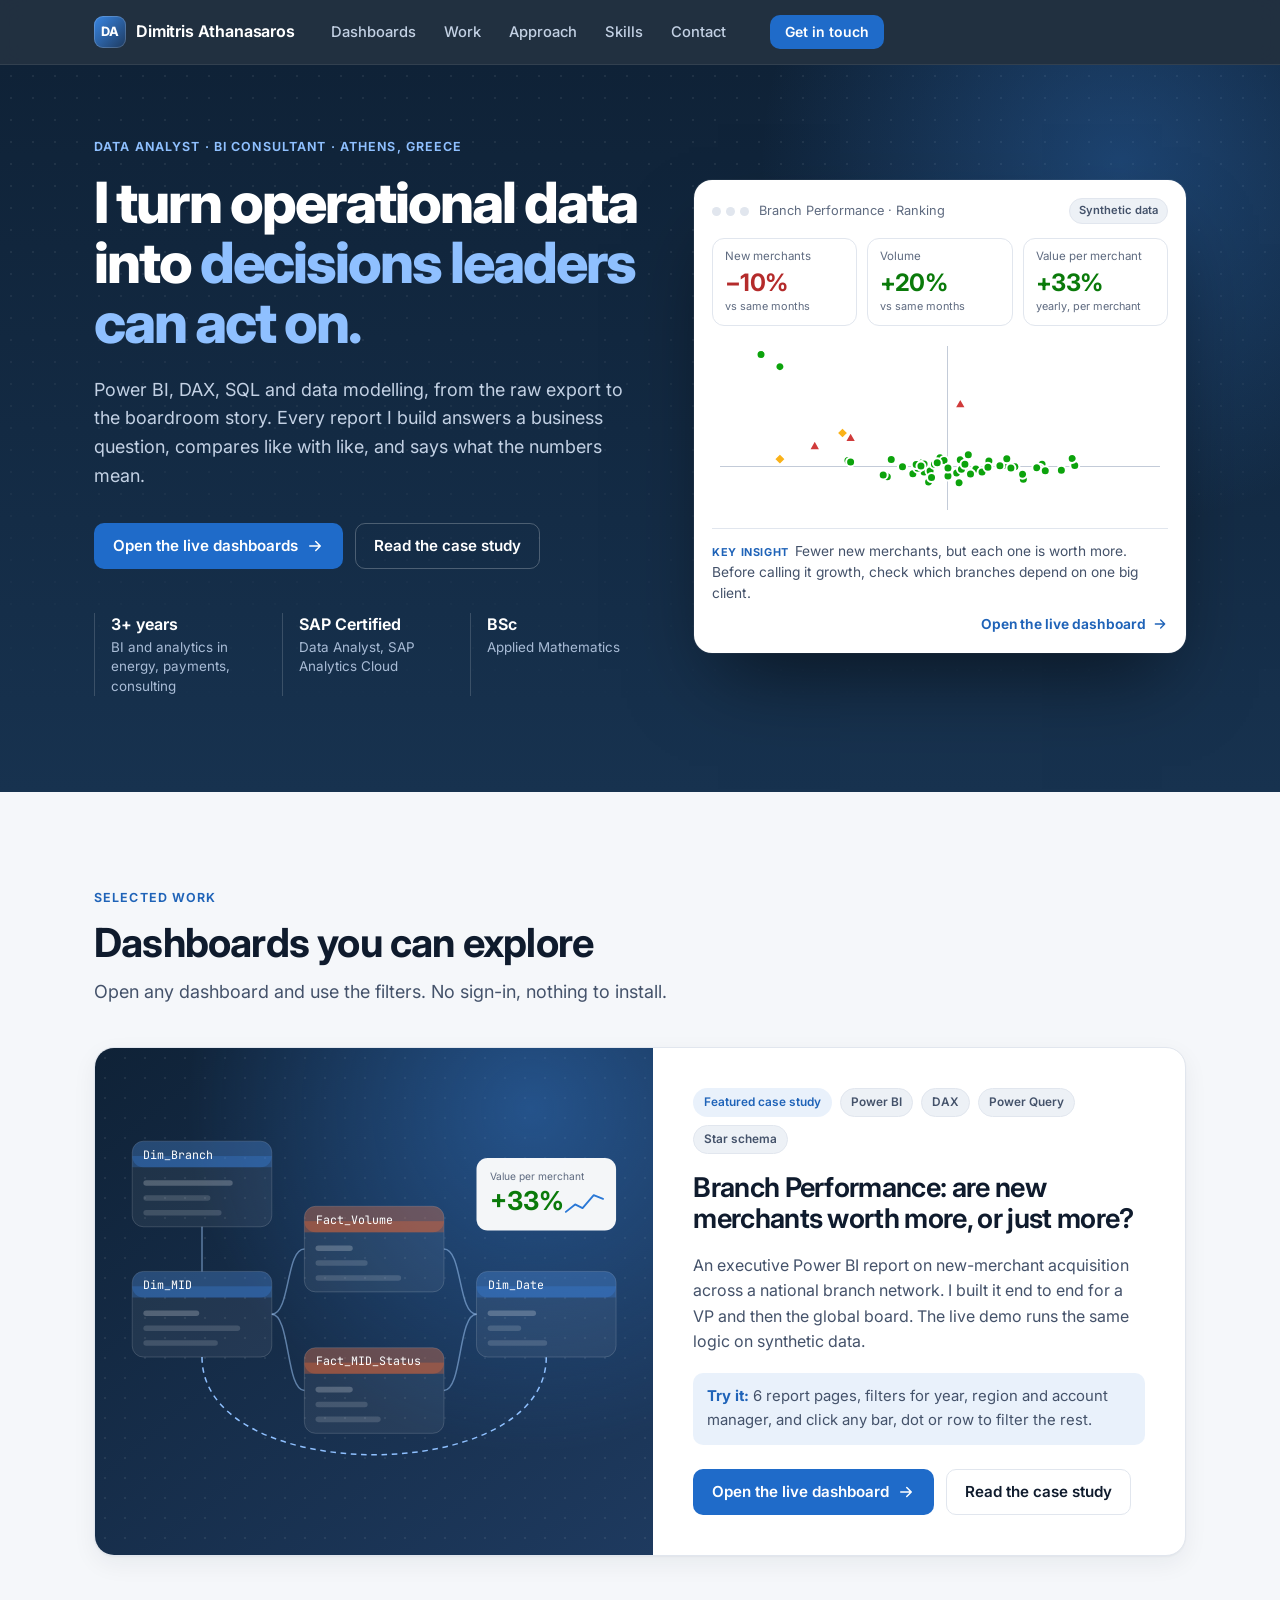
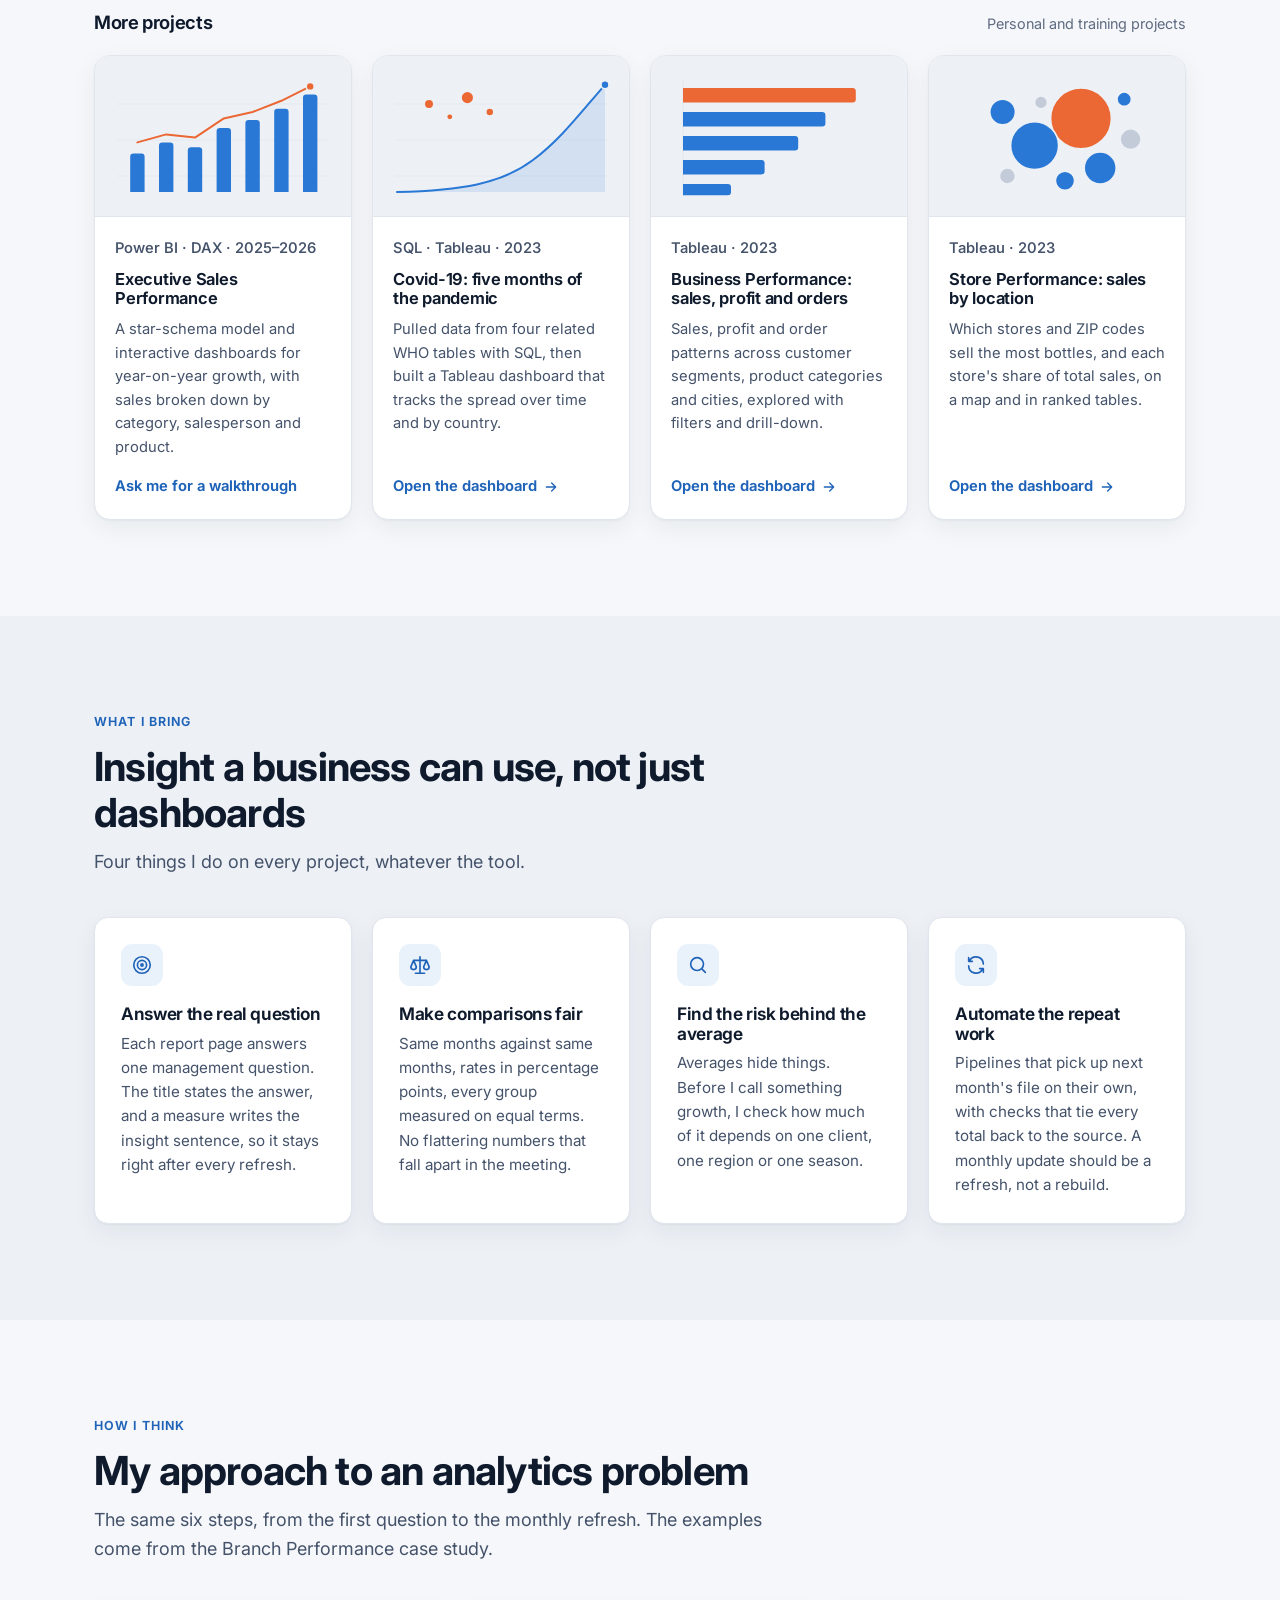
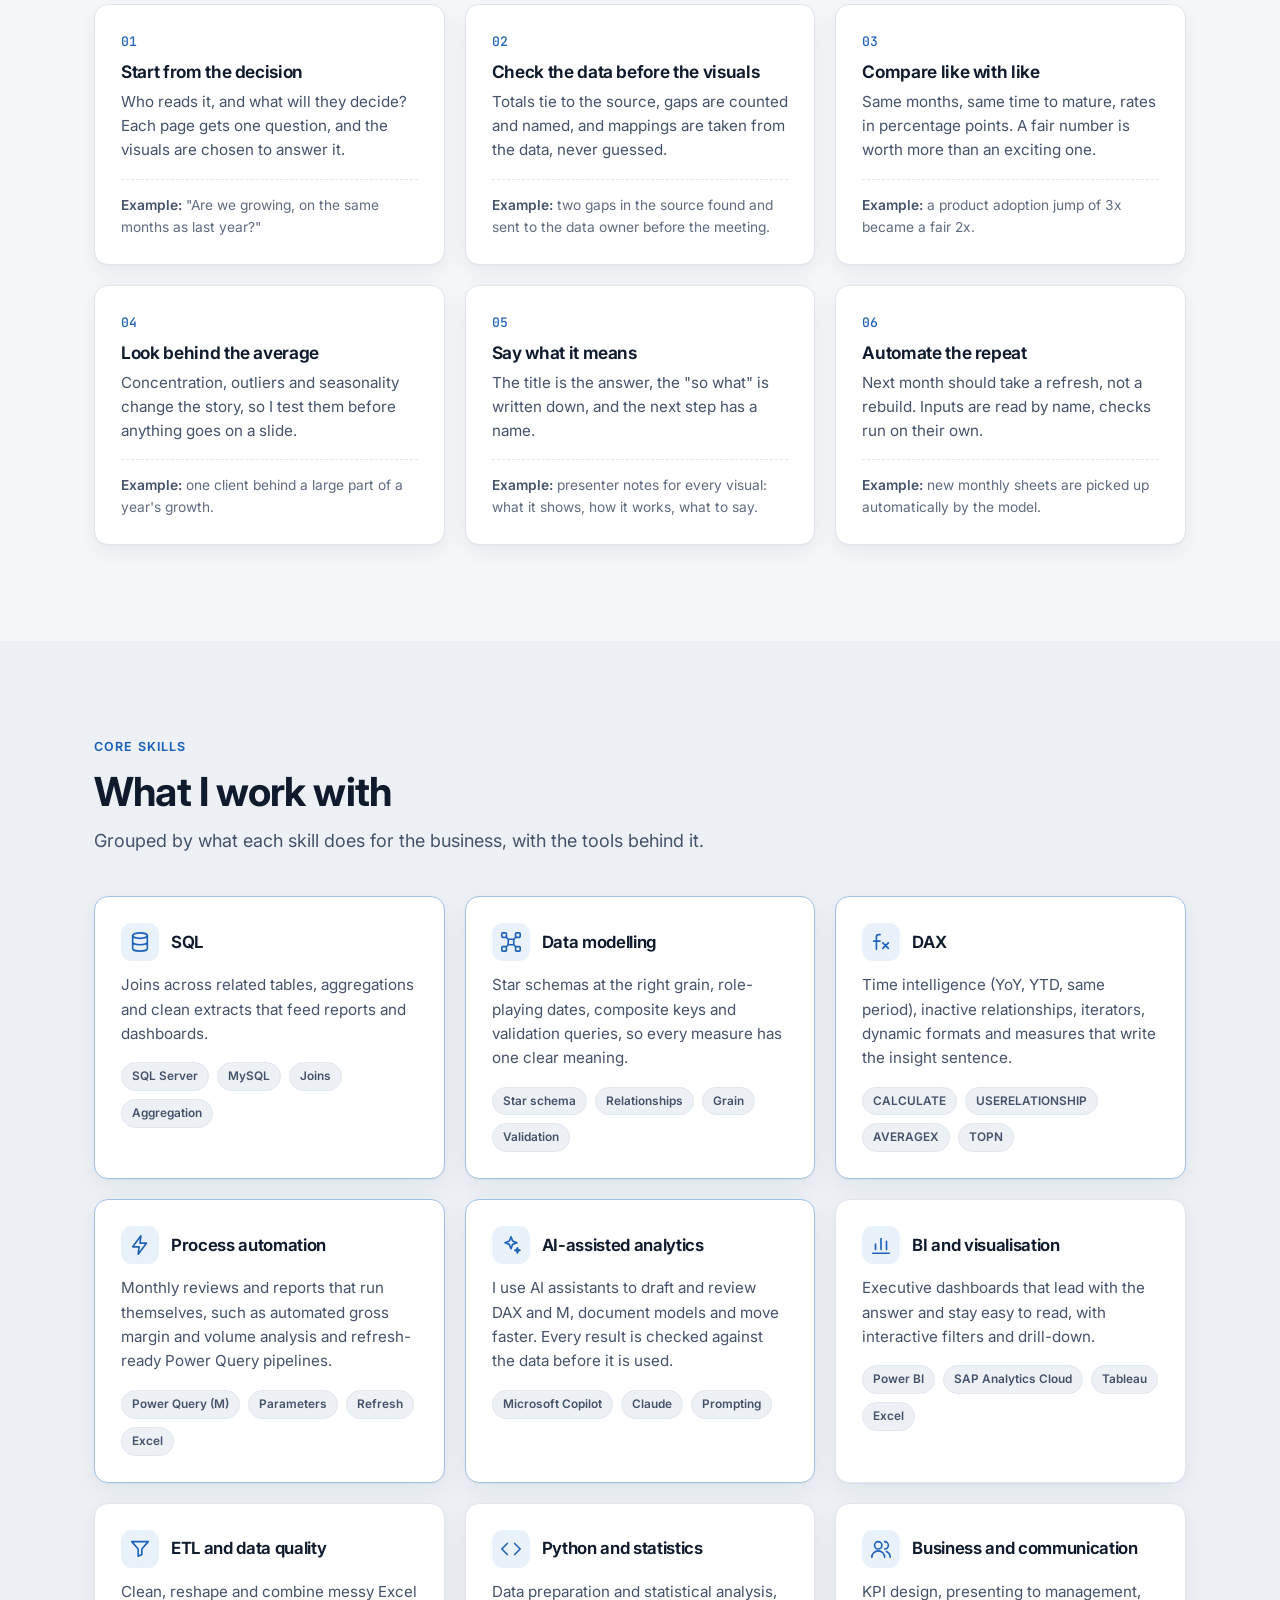
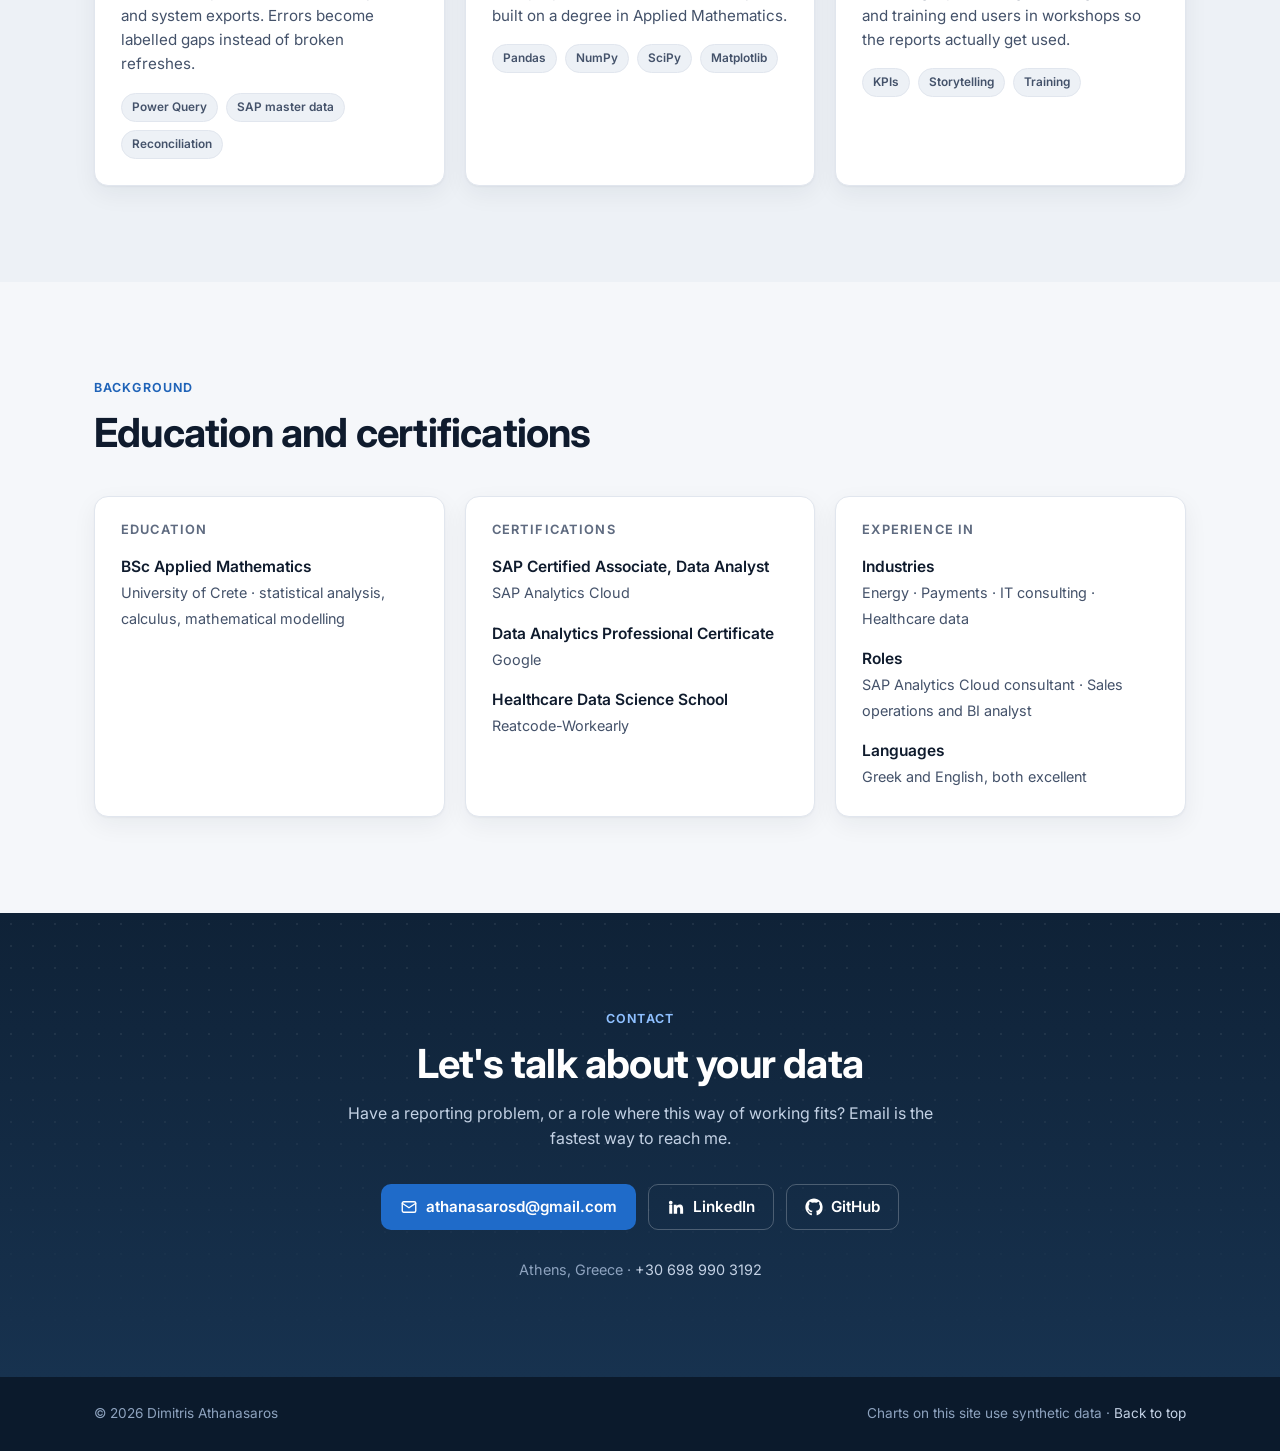
==== commit 94b09307: "Add live interactive dashboards and put them first - New dashboard.html: the Branch Performance repo" ====
--- a/index.html
+++ b/index.html
@@ -28,6 +28,7 @@
       <a class="brand" href="./" aria-label="Dimitris Athanasaros, home"><span class="mono-badge" aria-hidden="true">DA</span><span class="brand-name">Dimitris Athanasaros</span></a>
       <nav aria-label="Main">
         <ul class="nav-links">
+          <li><a href="dashboard.html">Dashboards</a></li>
           <li><a href="#work">Work</a></li>
           <li><a href="#approach">Approach</a></li>
           <li><a href="#skills">Skills</a></li>
@@ -47,9 +48,9 @@
           <h1>I turn operational data into <em>decisions leaders can act on.</em></h1>
           <p class="lead">Power BI, DAX, SQL and data modelling, from the raw export to the boardroom story. Every report I build answers a business question, compares like with like, and says what the numbers mean.</p>
           <div class="cta-row">
-            <a class="btn btn-primary" href="branch-performance.html">Read the featured case study
+            <a class="btn btn-primary" href="dashboard.html">Open the live dashboards
               <svg viewBox="0 0 24 24" fill="none" stroke="currentColor" stroke-width="2" stroke-linecap="round" stroke-linejoin="round" aria-hidden="true"><path d="M5 12h14M13 6l6 6-6 6"/></svg></a>
-            <a class="btn btn-ghost-dark" href="#work">See all work</a>
+            <a class="btn btn-ghost-dark" href="branch-performance.html">Read the case study</a>
           </div>
           <ul class="hero-facts">
             <li><strong>3+ years</strong>BI and analytics in energy, payments, consulting</li>
@@ -58,7 +59,8 @@
           </ul>
         </div>
 
-        <figure class="preview" aria-label="Sample view of a report page, with synthetic data">
+        <a class="preview-link" href="dashboard.html" aria-label="Open the live Branch Performance dashboard">
+        <figure class="preview">
           <div class="preview-head">
             <span class="dots" aria-hidden="true"><i></i><i></i><i></i></span>
             <span>Branch Performance · Ranking</span>
@@ -71,53 +73,23 @@
           </div>
           <div class="preview-chart" id="hero-scatter"></div>
           <figcaption class="preview-insight"><span class="insight-tag">Key insight</span>Fewer new merchants, but each one is worth more. Before calling it growth, check which branches depend on one big client.</figcaption>
+          <p class="preview-open">Open the live dashboard <svg viewBox="0 0 24 24" fill="none" stroke="currentColor" stroke-width="2" stroke-linecap="round" stroke-linejoin="round" aria-hidden="true"><path d="M5 12h14M13 6l6 6-6 6"/></svg></p>
         </figure>
-      </div>
-    </section>
-
-    <!-- Value -->
-    <section class="section" id="value">
-      <div class="wrap">
-        <div class="section-head">
-          <p class="eyebrow">What I bring</p>
-          <h2>Insight a business can use, not just dashboards</h2>
-          <p class="lead">Four things I do on every project, whatever the tool.</p>
-        </div>
-        <div class="grid-4">
-          <article class="card">
-            <div class="icon-badge"><svg viewBox="0 0 24 24" fill="none" stroke="currentColor" stroke-width="1.8" stroke-linecap="round" stroke-linejoin="round" aria-hidden="true"><circle cx="12" cy="12" r="9"/><circle cx="12" cy="12" r="5"/><circle cx="12" cy="12" r="1.2"/></svg></div>
-            <h3>Answer the real question</h3>
-            <p>Each report page answers one management question. The title states the answer, and a measure writes the insight sentence, so it stays right after every refresh.</p>
-          </article>
-          <article class="card">
-            <div class="icon-badge"><svg viewBox="0 0 24 24" fill="none" stroke="currentColor" stroke-width="1.8" stroke-linecap="round" stroke-linejoin="round" aria-hidden="true"><path d="M12 3v18M7 21h10M5 7h14M5 7l-3 7a3 3 0 0 0 6 0zM19 7l-3 7a3 3 0 0 0 6 0z"/></svg></div>
-            <h3>Make comparisons fair</h3>
-            <p>Same months against same months, rates in percentage points, every group measured on equal terms. No flattering numbers that fall apart in the meeting.</p>
-          </article>
-          <article class="card">
-            <div class="icon-badge"><svg viewBox="0 0 24 24" fill="none" stroke="currentColor" stroke-width="1.8" stroke-linecap="round" stroke-linejoin="round" aria-hidden="true"><circle cx="11" cy="11" r="7"/><path d="m20 20-3.5-3.5"/></svg></div>
-            <h3>Find the risk behind the average</h3>
-            <p>Averages hide things. Before I call something growth, I check how much of it depends on one client, one region or one season.</p>
-          </article>
-          <article class="card">
-            <div class="icon-badge"><svg viewBox="0 0 24 24" fill="none" stroke="currentColor" stroke-width="1.8" stroke-linecap="round" stroke-linejoin="round" aria-hidden="true"><path d="M20 11a8 8 0 0 0-14.9-3.9M4 4v4h4M4 13a8 8 0 0 0 14.9 3.9M20 20v-4h-4"/></svg></div>
-            <h3>Automate the repeat work</h3>
-            <p>Pipelines that pick up next month's file on their own, with checks that tie every total back to the source. A monthly update should be a refresh, not a rebuild.</p>
-          </article>
-        </div>
+        </a>
       </div>
     </section>
 
     <!-- Work -->
-    <section class="section section-alt" id="work">
+    <section class="section" id="work">
       <div class="wrap">
         <div class="section-head">
           <p class="eyebrow">Selected work</p>
-          <h2>Case study and projects</h2>
-        </div>
-
-        <a class="feature" href="branch-performance.html">
-          <div class="feature-art" aria-hidden="true">
+          <h2>Dashboards you can explore</h2>
+          <p class="lead">Open any dashboard and use the filters. No sign-in, nothing to install.</p>
+        </div>
+
+        <article class="feature">
+          <a class="feature-art" href="dashboard.html" tabindex="-1" aria-hidden="true">
             <svg viewBox="0 0 600 400" preserveAspectRatio="xMidYMid meet">
               <g fill="none" stroke="#9cc4f2" stroke-opacity=".55" stroke-width="1.6">
                 <path d="M115 120V168"/>
@@ -141,7 +113,7 @@
                 <path d="M96 58l10-8 8 4 12-14 10 4" fill="none" stroke="#2a78d6" stroke-width="2" stroke-linecap="round" stroke-linejoin="round"/>
               </g>
             </svg>
-          </div>
+          </a>
           <div class="feature-body">
             <div class="chips">
               <span class="chip chip-accent">Featured case study</span>
@@ -151,16 +123,14 @@
               <span class="chip">Star schema</span>
             </div>
             <h3>Branch Performance: are new merchants worth more, or just more?</h3>
-            <p>An executive Power BI report on new-merchant acquisition across a national branch network of a payments company. I built it end to end, from the data model to the presenter notes, for a VP and then the global board.</p>
-            <ul class="ticks">
-              <li>Showed that fewer new merchants were bringing more volume, and made value per merchant the measure of quality</li>
-              <li>Found that one new client carried a large part of the year's growth, and flagged it as a risk</li>
-              <li>Added a risk view of sales reps: steady business, or dependence on one big client</li>
-            </ul>
-            <span class="link-arrow">Read the case study
-              <svg viewBox="0 0 24 24" fill="none" stroke="currentColor" stroke-width="2" stroke-linecap="round" stroke-linejoin="round" aria-hidden="true"><path d="M5 12h14M13 6l6 6-6 6"/></svg></span>
+            <p>An executive Power BI report on new-merchant acquisition across a national branch network. I built it end to end for a VP and then the global board. The live demo runs the same logic on synthetic data.</p>
+            <p class="feature-try"><b>Try it:</b> 6 report pages, filters for year, region and account manager, and click any bar, dot or row to filter the rest.</p>
+            <div class="cta-row feature-cta">
+              <a class="btn btn-primary" href="dashboard.html">Open the live dashboard <svg viewBox="0 0 24 24" fill="none" stroke="currentColor" stroke-width="2" stroke-linecap="round" stroke-linejoin="round" aria-hidden="true"><path d="M5 12h14M13 6l6 6-6 6"/></svg></a>
+              <a class="btn btn-outline" href="branch-performance.html">Read the case study</a>
+            </div>
           </div>
-        </a>
+        </article>
 
         <div class="sub-head">
           <h3>More projects</h3>
@@ -209,7 +179,7 @@
               <p class="project-meta">SQL · Tableau · 2023</p>
               <h4>Covid-19: five months of the pandemic</h4>
               <p>Pulled data from four related WHO tables with SQL, then built a Tableau dashboard that tracks the spread over time and by country.</p>
-              <p class="project-foot"><a class="link-arrow" href="https://public.tableau.com/app/profile/dimitris.athanasaros/viz/WorkEarlyHealthCareTasks/DashTaskHealth" target="_blank" rel="noopener">Open in Tableau Public<span class="sr-only"> (opens in a new tab)</span></a></p>
+              <p class="project-foot"><a class="link-arrow" href="dashboard.html#dash=covid">Open the dashboard <svg viewBox="0 0 24 24" fill="none" stroke="currentColor" stroke-width="2" stroke-linecap="round" stroke-linejoin="round" aria-hidden="true"><path d="M5 12h14M13 6l6 6-6 6"/></svg></a></p>
             </div>
           </article>
 
@@ -229,7 +199,7 @@
               <p class="project-meta">Tableau · 2023</p>
               <h4>Business Performance: sales, profit and orders</h4>
               <p>Sales, profit and order patterns across customer segments, product categories and cities, explored with filters and drill-down.</p>
-              <p class="project-foot"><a class="link-arrow" href="https://public.tableau.com/app/profile/dimitris.athanasaros/viz/WorkEarlyFinalAssignmentAD/DashFinal" target="_blank" rel="noopener">Open in Tableau Public<span class="sr-only"> (opens in a new tab)</span></a></p>
+              <p class="project-foot"><a class="link-arrow" href="dashboard.html#dash=business">Open the dashboard <svg viewBox="0 0 24 24" fill="none" stroke="currentColor" stroke-width="2" stroke-linecap="round" stroke-linejoin="round" aria-hidden="true"><path d="M5 12h14M13 6l6 6-6 6"/></svg></a></p>
             </div>
           </article>
 
@@ -252,12 +222,46 @@
               <p class="project-meta">Tableau · 2023</p>
               <h4>Store Performance: sales by location</h4>
               <p>Which stores and ZIP codes sell the most bottles, and each store's share of total sales, on a map and in ranked tables.</p>
-              <p class="project-foot"><a class="link-arrow" href="https://public.tableau.com/app/profile/dimitris.athanasaros/viz/Final_dashboard_workearly/Dashboard1" target="_blank" rel="noopener">Open in Tableau Public<span class="sr-only"> (opens in a new tab)</span></a></p>
-            </div>
-          </article>
-        </div>
-      </div>
-    </section>
+              <p class="project-foot"><a class="link-arrow" href="dashboard.html#dash=store">Open the dashboard <svg viewBox="0 0 24 24" fill="none" stroke="currentColor" stroke-width="2" stroke-linecap="round" stroke-linejoin="round" aria-hidden="true"><path d="M5 12h14M13 6l6 6-6 6"/></svg></a></p>
+            </div>
+          </article>
+        </div>
+      </div>
+    </section>
+
+    <!-- Value -->
+    <section class="section section-alt" id="value">
+      <div class="wrap">
+        <div class="section-head">
+          <p class="eyebrow">What I bring</p>
+          <h2>Insight a business can use, not just dashboards</h2>
+          <p class="lead">Four things I do on every project, whatever the tool.</p>
+        </div>
+        <div class="grid-4">
+          <article class="card">
+            <div class="icon-badge"><svg viewBox="0 0 24 24" fill="none" stroke="currentColor" stroke-width="1.8" stroke-linecap="round" stroke-linejoin="round" aria-hidden="true"><circle cx="12" cy="12" r="9"/><circle cx="12" cy="12" r="5"/><circle cx="12" cy="12" r="1.2"/></svg></div>
+            <h3>Answer the real question</h3>
+            <p>Each report page answers one management question. The title states the answer, and a measure writes the insight sentence, so it stays right after every refresh.</p>
+          </article>
+          <article class="card">
+            <div class="icon-badge"><svg viewBox="0 0 24 24" fill="none" stroke="currentColor" stroke-width="1.8" stroke-linecap="round" stroke-linejoin="round" aria-hidden="true"><path d="M12 3v18M7 21h10M5 7h14M5 7l-3 7a3 3 0 0 0 6 0zM19 7l-3 7a3 3 0 0 0 6 0z"/></svg></div>
+            <h3>Make comparisons fair</h3>
+            <p>Same months against same months, rates in percentage points, every group measured on equal terms. No flattering numbers that fall apart in the meeting.</p>
+          </article>
+          <article class="card">
+            <div class="icon-badge"><svg viewBox="0 0 24 24" fill="none" stroke="currentColor" stroke-width="1.8" stroke-linecap="round" stroke-linejoin="round" aria-hidden="true"><circle cx="11" cy="11" r="7"/><path d="m20 20-3.5-3.5"/></svg></div>
+            <h3>Find the risk behind the average</h3>
+            <p>Averages hide things. Before I call something growth, I check how much of it depends on one client, one region or one season.</p>
+          </article>
+          <article class="card">
+            <div class="icon-badge"><svg viewBox="0 0 24 24" fill="none" stroke="currentColor" stroke-width="1.8" stroke-linecap="round" stroke-linejoin="round" aria-hidden="true"><path d="M20 11a8 8 0 0 0-14.9-3.9M4 4v4h4M4 13a8 8 0 0 0 14.9 3.9M20 20v-4h-4"/></svg></div>
+            <h3>Automate the repeat work</h3>
+            <p>Pipelines that pick up next month's file on their own, with checks that tie every total back to the source. A monthly update should be a refresh, not a rebuild.</p>
+          </article>
+        </div>
+      </div>
+    </section>
+
 
     <!-- Approach -->
     <section class="section" id="approach">
@@ -427,6 +431,8 @@
   </footer>
 
   <script src="js/site.js"></script>
+  <script src="js/demo-data.js"></script>
+  <script src="js/demo-model.js"></script>
   <script src="js/charts.js"></script>
 </body>
 </html>
--- a/css/site.css
+++ b/css/site.css
@@ -718,3 +718,19 @@
   .tile-value { font-size: 1.35rem; }
   .tile-sub { display: none; }
 }
+
+/* live-dashboard entry points */
+.preview-link { display: block; color: inherit; border-radius: 18px; transition: transform 0.2s ease; }
+.preview-link:hover { text-decoration: none; transform: translateY(-4px); }
+.preview-open { display: flex; align-items: center; justify-content: flex-end; gap: 6px; margin-top: 10px; font-size: 0.86rem; font-weight: 650; color: var(--link); }
+.preview-open svg { width: 16px; height: 16px; transition: transform 0.15s ease; }
+.preview-link:hover .preview-open svg { transform: translateX(3px); }
+article.feature:hover { transform: none; box-shadow: var(--shadow); }
+a.feature-art { display: block; }
+.feature-cta { margin-top: 6px; }
+.project-foot .link-arrow svg { width: 16px; height: 16px; }
+.cs-cta { margin-top: 28px; }
+.demo-link { display: inline-flex; align-items: center; gap: 6px; margin-top: 18px; font-weight: 650; font-size: 0.92rem; color: var(--link); }
+.demo-link svg { width: 16px; height: 16px; }
+.feature-try { font-size: 0.93rem; color: var(--ink-2); padding: 12px 14px; border-radius: 10px; background: var(--accent-soft); }
+.feature-try b { color: var(--link); }
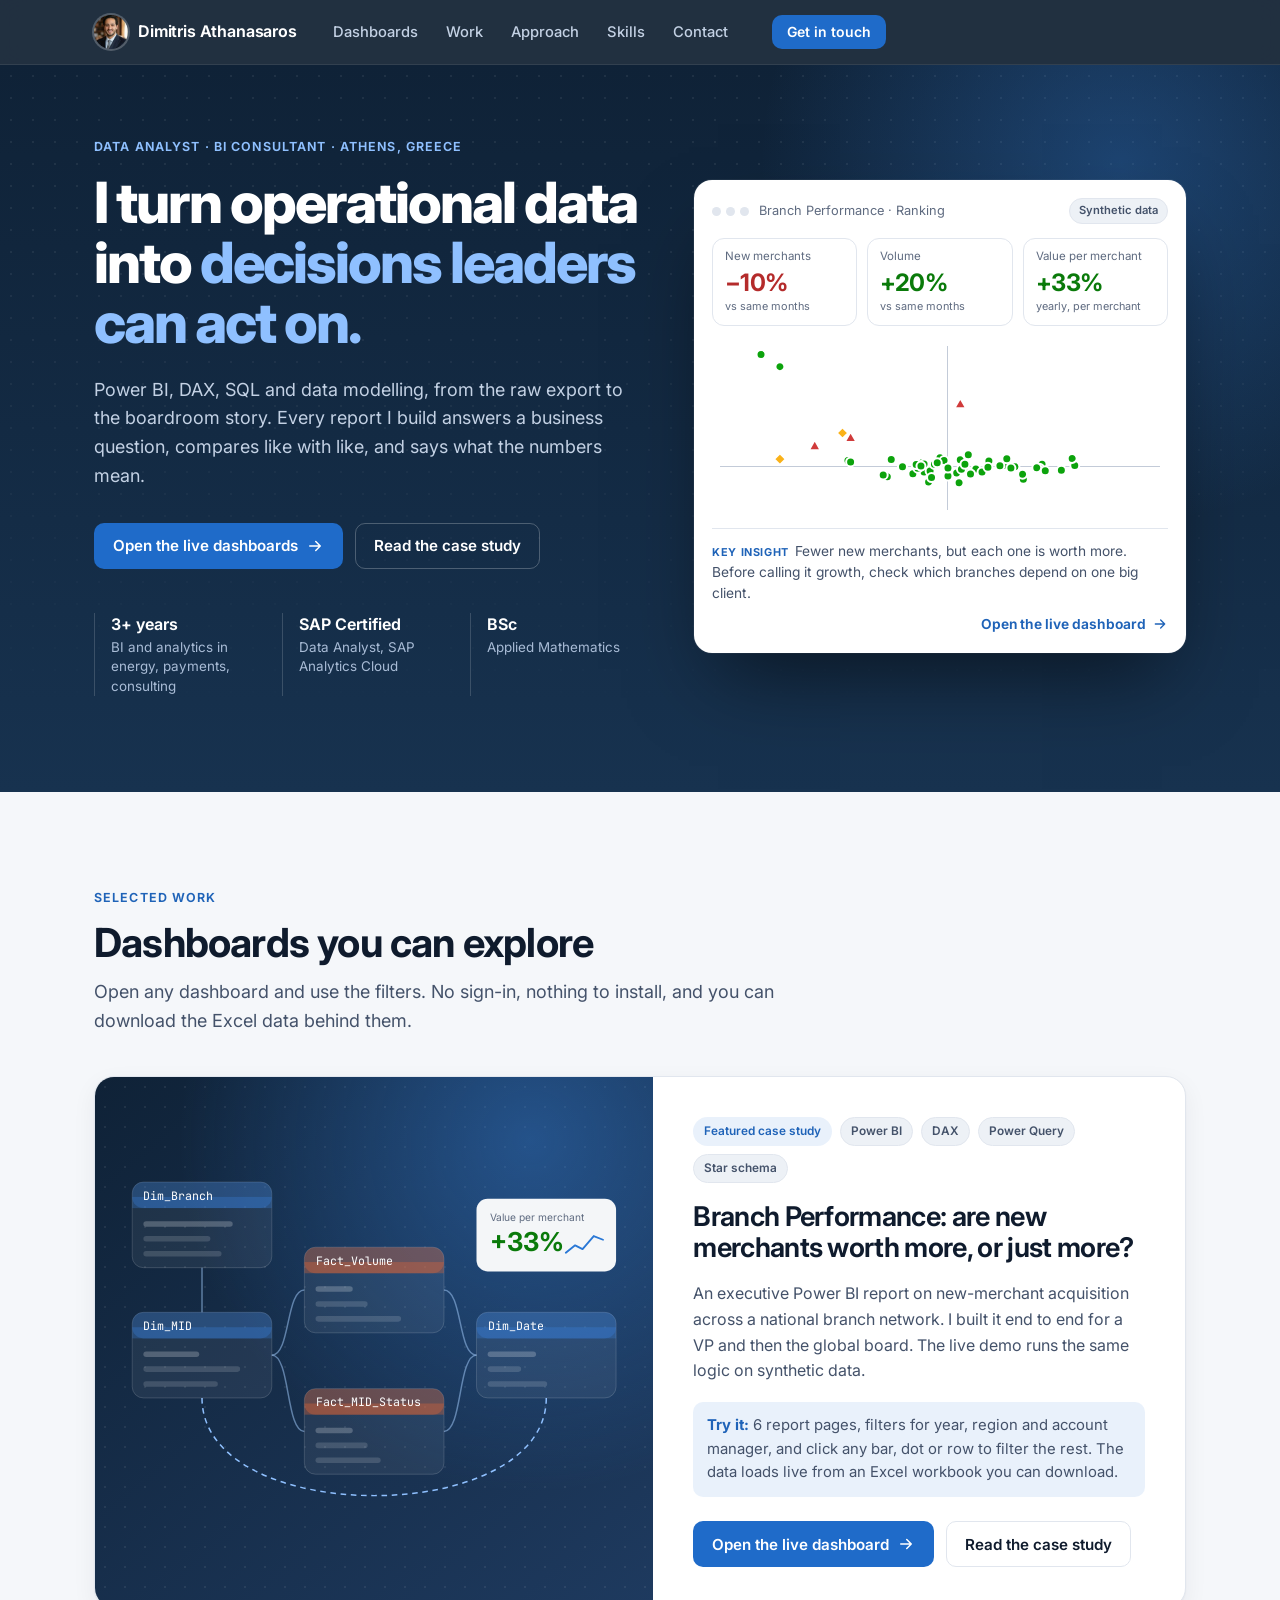
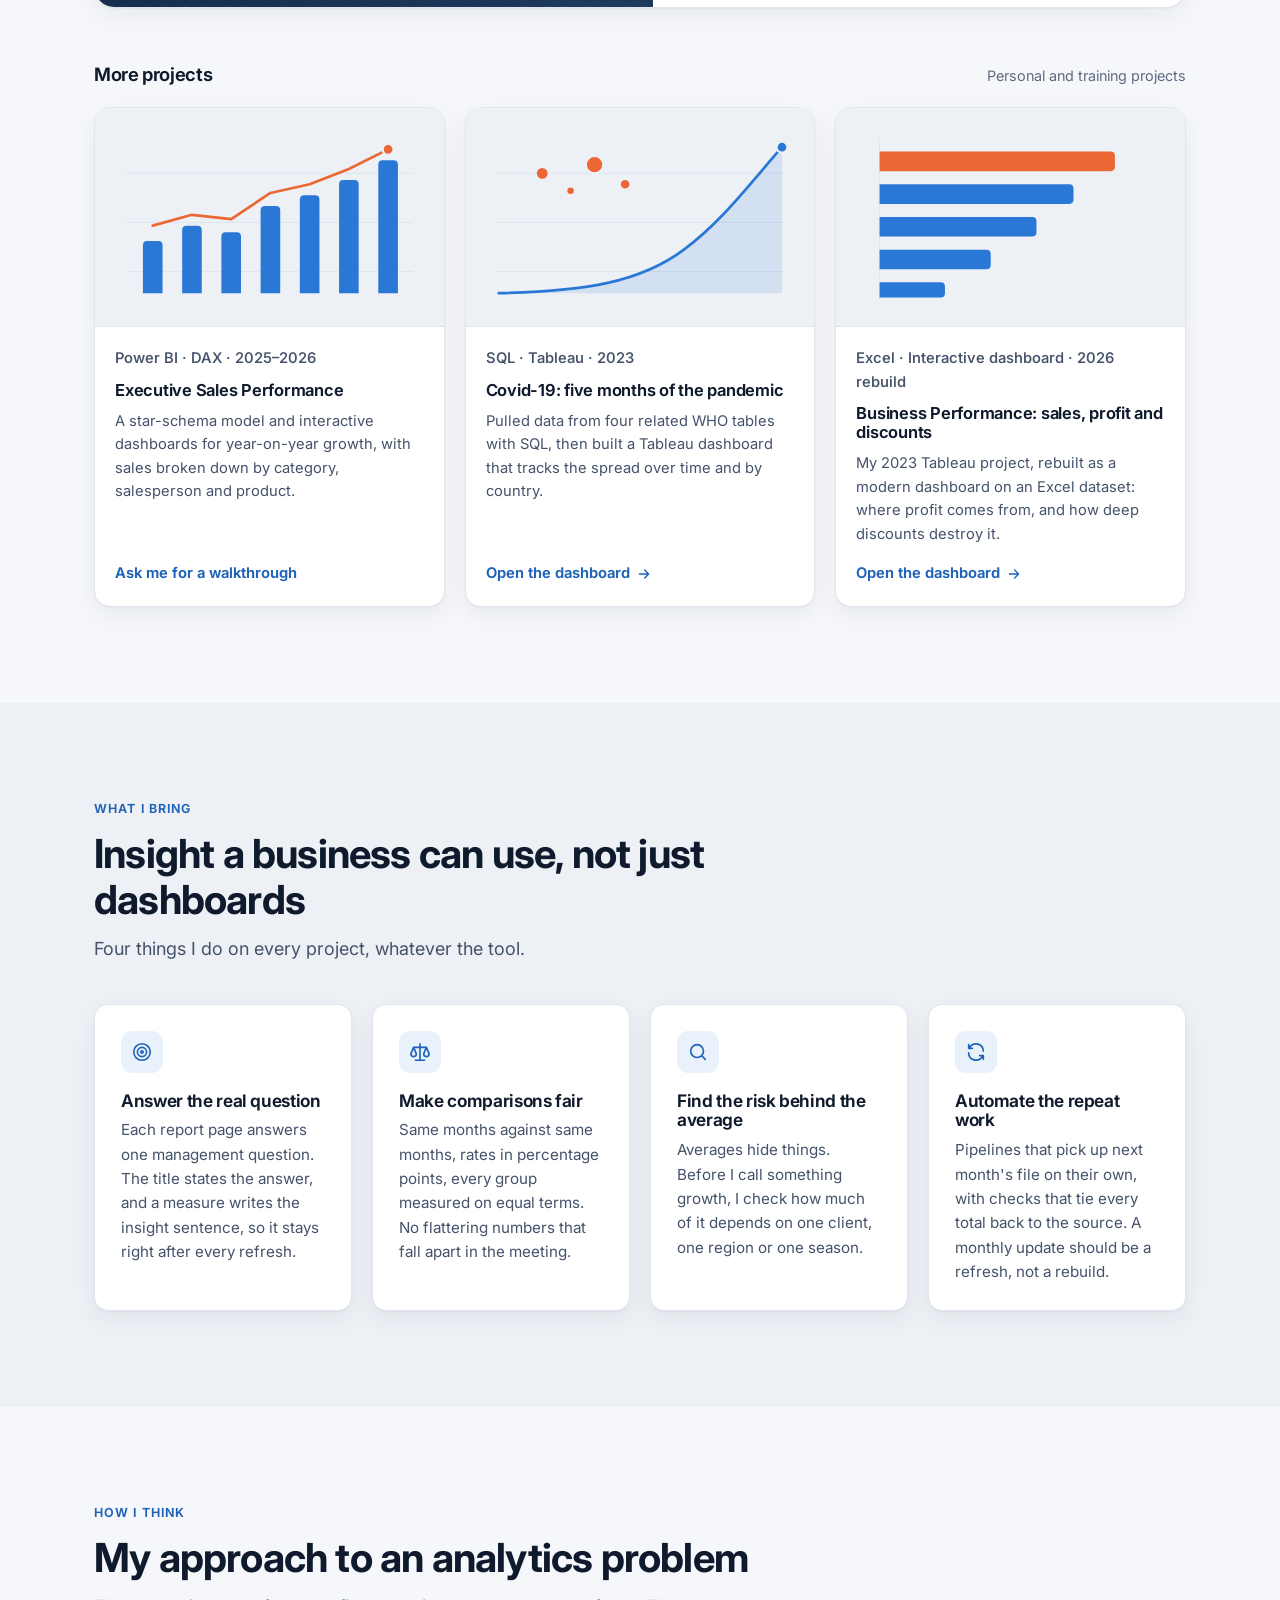
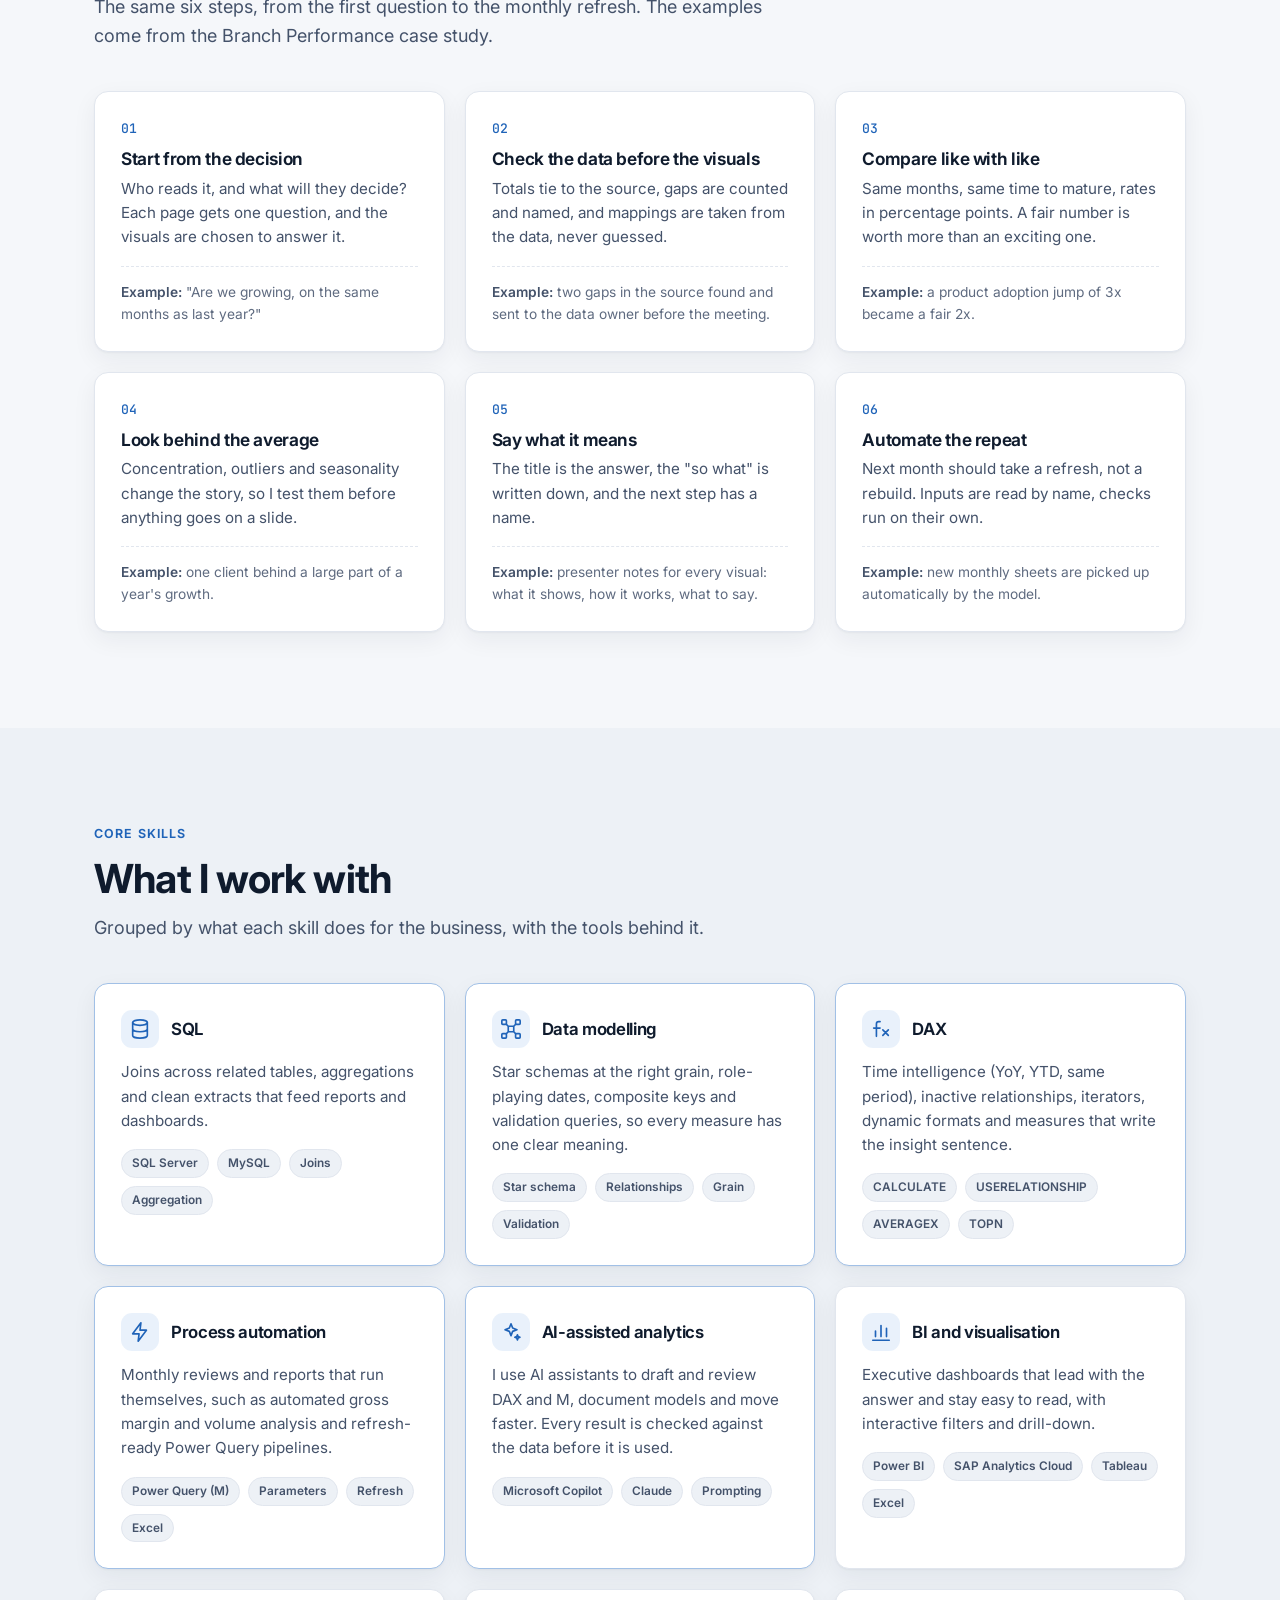
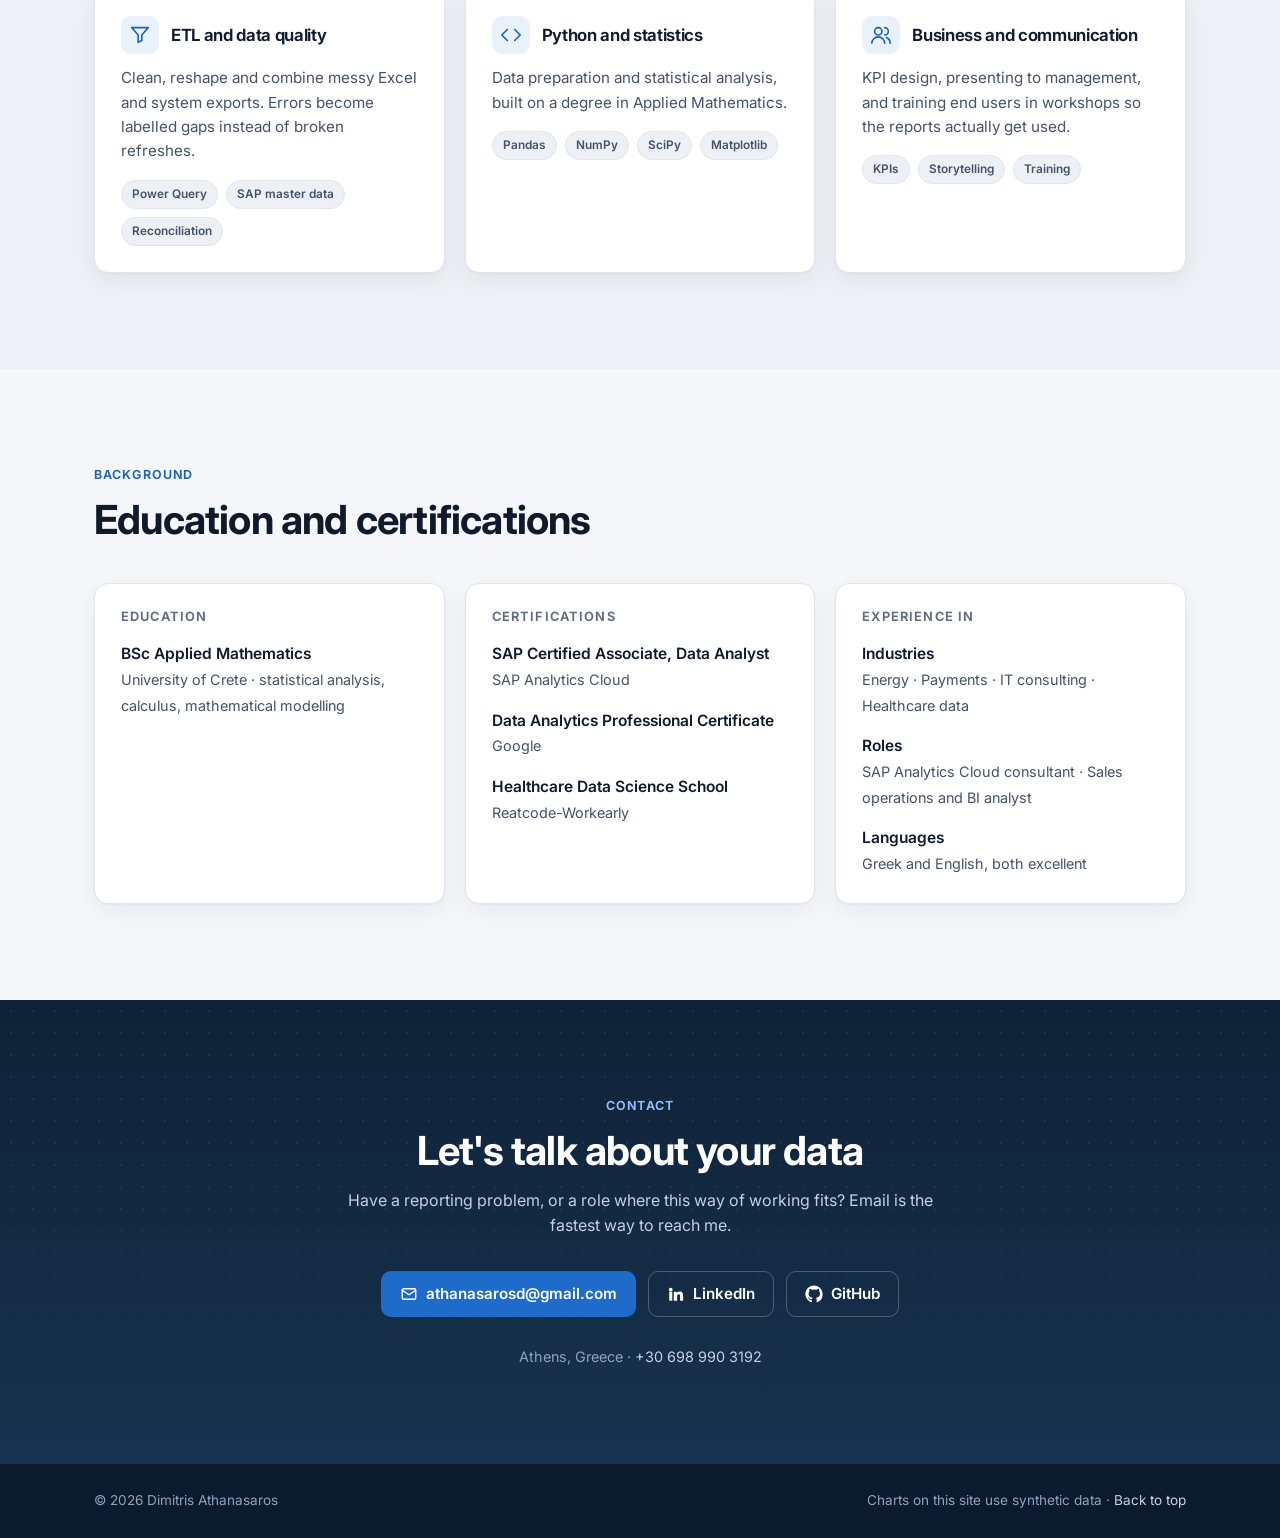
==== commit a1eabe53: "Load dashboards from Excel, rebuild Business Performance, add photo - Two synthetic Excel workbooks " ====
--- a/index.html
+++ b/index.html
@@ -25,7 +25,7 @@
 
   <header class="nav">
     <div class="wrap nav-in">
-      <a class="brand" href="./" aria-label="Dimitris Athanasaros, home"><span class="mono-badge" aria-hidden="true">DA</span><span class="brand-name">Dimitris Athanasaros</span></a>
+      <a class="brand" href="./" aria-label="Dimitris Athanasaros, home"><img class="avatar" src="images/avatar-96.jpg" alt="" width="34" height="34"><span class="brand-name">Dimitris Athanasaros</span></a>
       <nav aria-label="Main">
         <ul class="nav-links">
           <li><a href="dashboard.html">Dashboards</a></li>
@@ -85,7 +85,7 @@
         <div class="section-head">
           <p class="eyebrow">Selected work</p>
           <h2>Dashboards you can explore</h2>
-          <p class="lead">Open any dashboard and use the filters. No sign-in, nothing to install.</p>
+          <p class="lead">Open any dashboard and use the filters. No sign-in, nothing to install, and you can download the Excel data behind them.</p>
         </div>
 
         <article class="feature">
@@ -124,7 +124,7 @@
             </div>
             <h3>Branch Performance: are new merchants worth more, or just more?</h3>
             <p>An executive Power BI report on new-merchant acquisition across a national branch network. I built it end to end for a VP and then the global board. The live demo runs the same logic on synthetic data.</p>
-            <p class="feature-try"><b>Try it:</b> 6 report pages, filters for year, region and account manager, and click any bar, dot or row to filter the rest.</p>
+            <p class="feature-try"><b>Try it:</b> 6 report pages, filters for year, region and account manager, and click any bar, dot or row to filter the rest. The data loads live from an Excel workbook you can download.</p>
             <div class="cta-row feature-cta">
               <a class="btn btn-primary" href="dashboard.html">Open the live dashboard <svg viewBox="0 0 24 24" fill="none" stroke="currentColor" stroke-width="2" stroke-linecap="round" stroke-linejoin="round" aria-hidden="true"><path d="M5 12h14M13 6l6 6-6 6"/></svg></a>
               <a class="btn btn-outline" href="branch-performance.html">Read the case study</a>
@@ -196,35 +196,13 @@
               </svg>
             </div>
             <div class="project-body">
-              <p class="project-meta">Tableau · 2023</p>
-              <h4>Business Performance: sales, profit and orders</h4>
-              <p>Sales, profit and order patterns across customer segments, product categories and cities, explored with filters and drill-down.</p>
+              <p class="project-meta">Excel · Interactive dashboard · 2026 rebuild</p>
+              <h4>Business Performance: sales, profit and discounts</h4>
+              <p>My 2023 Tableau project, rebuilt as a modern dashboard on an Excel dataset: where profit comes from, and how deep discounts destroy it.</p>
               <p class="project-foot"><a class="link-arrow" href="dashboard.html#dash=business">Open the dashboard <svg viewBox="0 0 24 24" fill="none" stroke="currentColor" stroke-width="2" stroke-linecap="round" stroke-linejoin="round" aria-hidden="true"><path d="M5 12h14M13 6l6 6-6 6"/></svg></a></p>
             </div>
           </article>
 
-          <article class="project">
-            <div class="project-art" aria-hidden="true">
-              <svg viewBox="0 0 320 200" preserveAspectRatio="xMidYMid slice">
-                <rect class="art-bg" width="320" height="200"/>
-                <circle class="art-b art-ring" cx="190" cy="78" r="38"/>
-                <circle class="art-a art-ring" cx="132" cy="112" r="30"/>
-                <circle class="art-a art-ring" cx="214" cy="140" r="20"/>
-                <circle class="art-a art-ring" cx="92" cy="70" r="16"/>
-                <circle class="art-muted art-ring" cx="252" cy="104" r="13"/>
-                <circle class="art-a art-ring" cx="170" cy="156" r="12"/>
-                <circle class="art-muted art-ring" cx="98" cy="150" r="10"/>
-                <circle class="art-a art-ring" cx="244" cy="54" r="9"/>
-                <circle class="art-muted art-ring" cx="140" cy="58" r="8"/>
-              </svg>
-            </div>
-            <div class="project-body">
-              <p class="project-meta">Tableau · 2023</p>
-              <h4>Store Performance: sales by location</h4>
-              <p>Which stores and ZIP codes sell the most bottles, and each store's share of total sales, on a map and in ranked tables.</p>
-              <p class="project-foot"><a class="link-arrow" href="dashboard.html#dash=store">Open the dashboard <svg viewBox="0 0 24 24" fill="none" stroke="currentColor" stroke-width="2" stroke-linecap="round" stroke-linejoin="round" aria-hidden="true"><path d="M5 12h14M13 6l6 6-6 6"/></svg></a></p>
-            </div>
-          </article>
         </div>
       </div>
     </section>
--- a/css/site.css
+++ b/css/site.css
@@ -734,3 +734,9 @@
 .demo-link svg { width: 16px; height: 16px; }
 .feature-try { font-size: 0.93rem; color: var(--ink-2); padding: 12px 14px; border-radius: 10px; background: var(--accent-soft); }
 .feature-try b { color: var(--link); }
+
+/* profile photo in the nav */
+.avatar { width: 34px; height: 34px; border-radius: 50%; object-fit: cover; flex: none; box-shadow: 0 0 0 2px rgba(255, 255, 255, 0.22); background: #1e3a5f; }
+.projects { grid-template-columns: repeat(3, 1fr); }
+@media (max-width: 1060px) { .projects { grid-template-columns: repeat(2, 1fr); } }
+@media (max-width: 560px) { .projects { grid-template-columns: 1fr; } }
